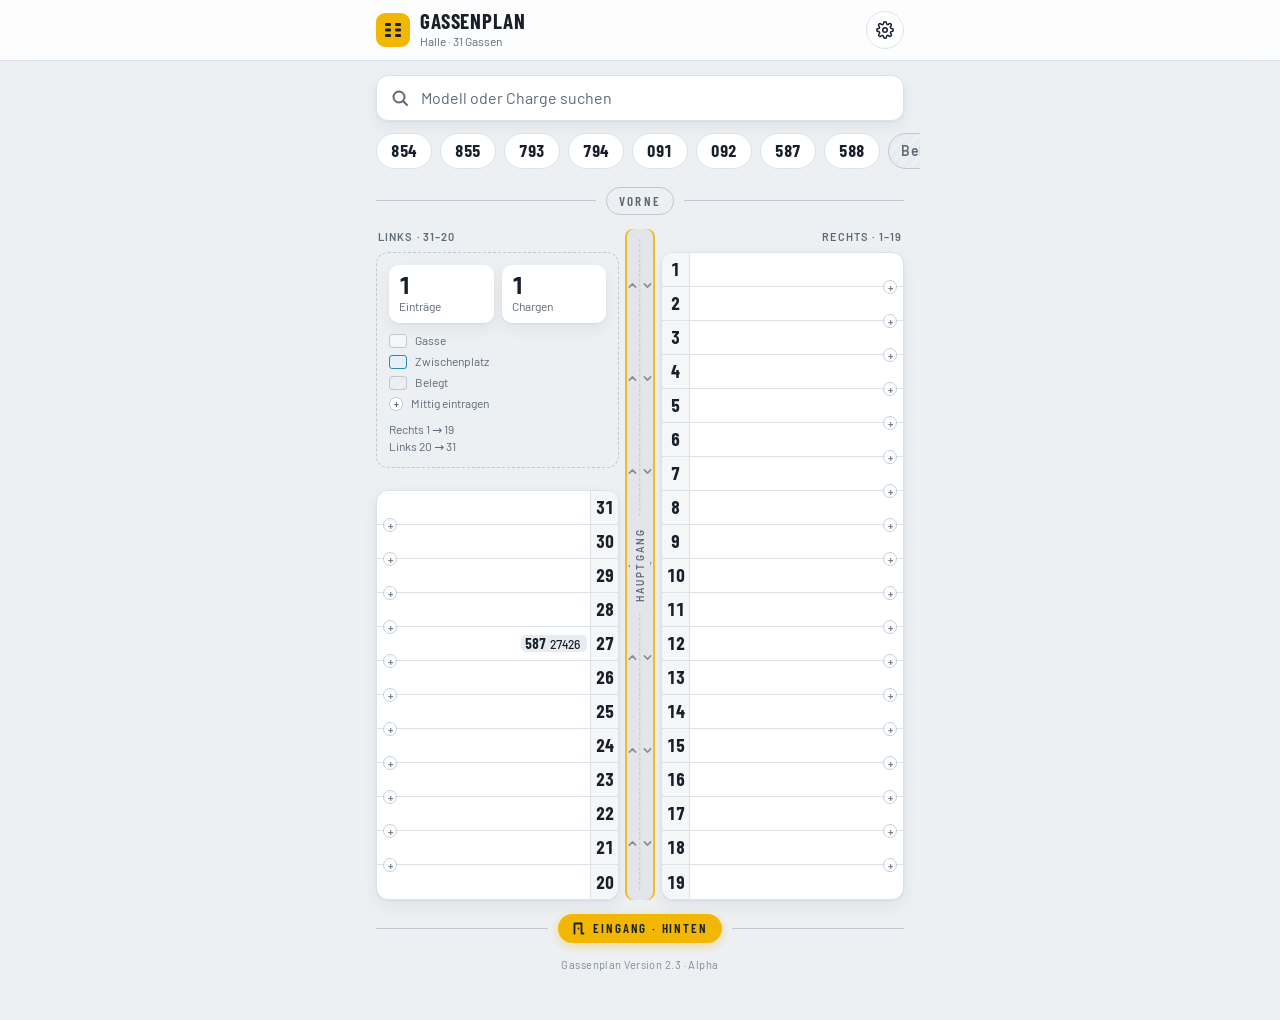
==== index.html @ e6398e88 "Version 2.3 Alpha: Auswahl „Belegt“ Gassen und Zwischenplätze lassen sich als belegt markieren, ohne" ====
<!doctype html>
<html lang="de"><head>
<meta charset="utf-8">
<meta name="viewport" content="width=device-width,initial-scale=1,viewport-fit=cover">
<meta name="theme-color" content="#f2b705">
<link rel="manifest" href="manifest.webmanifest">
<link rel="apple-touch-icon" href="icon-180.png">
<link rel="icon" type="image/png" href="icon-192.png">
<meta name="apple-mobile-web-app-capable" content="yes">
<meta name="mobile-web-app-capable" content="yes">
<meta name="apple-mobile-web-app-title" content="Gassenplan">
<meta name="apple-mobile-web-app-status-bar-style" content="default">
<style>:root{color-scheme:light;padding-top:env(safe-area-inset-top,0px);padding-bottom:env(safe-area-inset-bottom,0px)}body{margin:0;font:14px/1.4 system-ui,-apple-system,sans-serif}img{max-width:100%}[hidden]{display:none!important}</style>
<title>Gassenplan</title>
<style>
@font-face{font-family:'Barlow';font-style:normal;font-weight:400;font-display:swap;src:url([data-uri]) format('woff2');}
@font-face{font-family:'Barlow';font-style:normal;font-weight:500;font-display:swap;src:url([data-uri]) format('woff2');}
@font-face{font-family:'Barlow';font-style:normal;font-weight:600;font-display:swap;src:url([data-uri]) format('woff2');}
@font-face{font-family:'Barlow Condensed';font-style:normal;font-weight:600;font-display:swap;src:url([data-uri]) format('woff2');}
@font-face{font-family:'Barlow Condensed';font-style:normal;font-weight:700;font-display:swap;src:url([data-uri]) format('woff2');}
</style>
<style>
/* Layout: Draufsicht auf die Halle. Vorne oben, hinten (Eingang) unten. Rechts 1–19 von vorne nach hinten,
   links 20–31 von hinten nach vorne, Hauptgang in der Mitte. Feste Kopfleiste mit Live-Status,
   Regale als Karten, Übersicht im freien Bereich vorne links, Details und Einstellungen als Bottom-Sheets. */
:root {
  --bg: #edf0f3;
  --floor: #edf0f3;
  --surface: #ffffff;
  --surface-2: #f4f6f8;
  --line: #dde2e8;
  --line-strong: #bfc7d0;
  --ink: #17202a;
  --muted: #5d6976;
  --mark: #f2b705;
  --mark-ink: #1b2129;
  --mark-soft: #fff4cc;
  --tag: #e8ecf1;
  --aisle: #e2e6eb;
  --seam-bg: #e4f1fa;
  --seam-line: #2f86b8;
  --seam-ink: #ffffff;
  --flash: rgba(47, 134, 184, .16);
  --ok: #2e9d57;
  --danger: #c0392b;
  --scrim: rgba(12, 18, 26, .32);
  --shadow-1: 0 1px 2px rgba(16, 24, 40, .05), 0 6px 16px rgba(16, 24, 40, .06);
  --shadow-2: 0 -12px 40px rgba(16, 24, 40, .18);
  --bar: rgba(255, 255, 255, .86);
  --f-sign: "Barlow Condensed", "Roboto Condensed", "Arial Narrow", system-ui, sans-serif;
  --f-body: "Barlow", system-ui, -apple-system, "Segoe UI", sans-serif;
  --ease: cubic-bezier(.2, .8, .2, 1);
}
@media (prefers-color-scheme: dark) {
  :root:not([data-theme="light"]) {
    --bg: #11151a; --floor: #11151a; --surface: #1b2128; --surface-2: #222a32; --line: #2c343e; --line-strong: #3d4753;
    --ink: #e8ebef; --muted: #9aa5b1; --mark: #f5c22e; --mark-ink: #14181d; --mark-soft: #3a3214;
    --tag: #2a333d; --aisle: #181e24; --seam-bg: #14303e; --seam-line: #4aa3d6; --seam-ink: #0d1820;
    --flash: rgba(74, 163, 214, .22); --ok: #45b86e; --danger: #ef6b5b; --scrim: rgba(0, 0, 0, .5);
    --shadow-1: 0 1px 2px rgba(0, 0, 0, .3), 0 6px 16px rgba(0, 0, 0, .25); --shadow-2: 0 -12px 40px rgba(0, 0, 0, .5);
    --bar: rgba(27, 33, 40, .86); color-scheme: dark;
  }
}
:root[data-theme="dark"] {
  --bg: #11151a; --floor: #11151a; --surface: #1b2128; --surface-2: #222a32; --line: #2c343e; --line-strong: #3d4753;
  --ink: #e8ebef; --muted: #9aa5b1; --mark: #f5c22e; --mark-ink: #14181d; --mark-soft: #3a3214;
  --tag: #2a333d; --aisle: #181e24; --seam-bg: #14303e; --seam-line: #4aa3d6; --seam-ink: #0d1820;
  --flash: rgba(74, 163, 214, .22); --ok: #45b86e; --danger: #ef6b5b; --scrim: rgba(0, 0, 0, .5);
  --shadow-1: 0 1px 2px rgba(0, 0, 0, .3), 0 6px 16px rgba(0, 0, 0, .25); --shadow-2: 0 -12px 40px rgba(0, 0, 0, .5);
  --bar: rgba(27, 33, 40, .86); color-scheme: dark;
}

* { box-sizing: border-box; }
body {
  background: var(--bg);
  color: var(--ink);
  font-family: var(--f-body);
  font-size: 15px;
  -webkit-tap-highlight-color: transparent;
  -webkit-font-smoothing: antialiased;
}
button, input { font: inherit; color: inherit; }
.label {
  font-size: 11px; font-weight: 600; letter-spacing: .1em;
  text-transform: uppercase; color: var(--muted);
}
.hint { margin: 0; color: var(--muted); font-size: 13px; line-height: 1.5; }

/* ---------- Kopfleiste ---------- */
.appbar {
  position: sticky; top: env(safe-area-inset-top, 0px); z-index: 8;
  background: var(--bar);
  -webkit-backdrop-filter: saturate(1.6) blur(14px); backdrop-filter: saturate(1.6) blur(14px);
  border-bottom: 1px solid var(--line);
}
.appbar-in {
  max-width: 560px; margin: 0 auto; padding: 10px 16px;
  display: flex; align-items: center; gap: 10px;
}
.brand { display: flex; align-items: center; gap: 10px; flex: 1; min-width: 0; }
.logo {
  flex: 0 0 auto; width: 34px; height: 34px; border-radius: 9px;
  background: var(--mark); display: grid; place-items: center;
}
.logo svg { display: block; }
.brand h1 {
  margin: 0; font-family: var(--f-sign); font-weight: 700; font-size: 21px;
  letter-spacing: .04em; text-transform: uppercase; line-height: 1;
}
.brand .sub { font-size: 12px; color: var(--muted); margin-top: 2px; }
.syncline {
  display: inline-flex; align-items: center; gap: 6px;
  height: 30px; padding: 0 10px; border-radius: 15px;
  border: 1px solid var(--line); background: var(--surface);
  font-size: 12px; font-weight: 600; color: var(--muted); white-space: nowrap; cursor: pointer;
  max-width: 52vw; overflow: hidden; text-overflow: ellipsis;
}
.syncline::before {
  content: ""; flex: 0 0 auto; width: 8px; height: 8px; border-radius: 50%; background: var(--ok);
  box-shadow: 0 0 0 3px color-mix(in srgb, var(--ok) 22%, transparent);
}
.syncline.bad::before { background: var(--danger); box-shadow: 0 0 0 3px color-mix(in srgb, var(--danger) 22%, transparent); }
.syncline.busy::before { animation: pulse 1s ease-in-out infinite; }
.icon-btn {
  flex: 0 0 auto; width: 38px; height: 38px; border-radius: 19px;
  border: 1px solid var(--line); background: var(--surface);
  display: grid; place-items: center; cursor: pointer;
  transition: background .15s, transform .15s var(--ease);
}
.icon-btn:active { transform: scale(.94); }

/* ---------- Seite ---------- */
.wrap {
  max-width: 560px; margin: 0 auto;
  padding-inline: 16px; padding-block: 14px 48px;
  display: flex; flex-direction: column; gap: 14px;
}
.notice {
  font-size: 13px; color: var(--muted); line-height: 1.45;
  background: var(--surface); border: 1px solid var(--line); border-radius: 12px; padding: 10px 12px;
  box-shadow: var(--shadow-1);
}

/* Suche und Modellfilter */
.finder { display: flex; flex-direction: column; gap: 10px; }
.search {
  display: flex; align-items: center; gap: 10px;
  height: 46px; padding-inline: 14px;
  border: 1px solid var(--line); border-radius: 12px; background: var(--surface);
  box-shadow: var(--shadow-1);
  transition: box-shadow .2s, border-color .2s;
}
.search:focus-within { border-color: var(--mark); box-shadow: 0 0 0 3px color-mix(in srgb, var(--mark) 30%, transparent); }
.search svg { flex: 0 0 auto; color: var(--muted); }
.search input {
  flex: 1; min-width: 0; height: 100%;
  border: 0; background: transparent; outline: none; font-size: 16px;
}
.search input::placeholder { color: var(--muted); }
.search .clear {
  border: 0; background: var(--tag); color: var(--muted); border-radius: 50%;
  width: 24px; height: 24px; cursor: pointer; font-size: 15px; line-height: 1;
}
.chips { display: flex; flex-wrap: wrap; gap: 8px; }
.chips.scroll {
  flex-wrap: nowrap; overflow-x: auto; scrollbar-width: none;
  margin-inline: -16px; padding: 2px 16px 4px; scroll-padding-inline: 16px;
}
.chips.scroll::-webkit-scrollbar { display: none; }
.chip {
  flex: 0 0 auto;
  height: 36px; min-width: 56px; padding-inline: 12px;
  border: 1px solid var(--line); border-radius: 18px; background: var(--surface);
  font-family: var(--f-sign); font-weight: 700; font-size: 17px; letter-spacing: .02em;
  font-variant-numeric: tabular-nums; cursor: pointer;
  transition: background .18s, border-color .18s, color .18s, transform .15s var(--ease);
}
.chip:active { transform: scale(.95); }
.chip[aria-pressed="true"] { background: var(--mark); color: var(--mark-ink); border-color: var(--mark); box-shadow: 0 2px 8px color-mix(in srgb, var(--mark) 45%, transparent); }
.chip.add { font-family: var(--f-body); font-weight: 600; font-size: 14px; color: var(--muted); border-style: dashed; background: transparent; }
.chip:focus-visible, .btn:focus-visible, .g:focus-visible, .icon-btn:focus-visible, .hit:focus-visible, .syncline:focus-visible {
  outline: 2px solid var(--mark); outline-offset: 2px;
}
.newmodel { display: flex; gap: 6px; flex: 0 0 auto; }
.newmodel input {
  width: 110px; height: 36px; padding-inline: 12px;
  border: 1px solid var(--mark); border-radius: 18px; background: var(--surface);
  font-family: var(--f-sign); font-weight: 700; font-size: 17px;
}
.results { display: flex; flex-direction: column; gap: 6px; animation: rise .25s var(--ease) both; }
.results .none { font-size: 14px; color: var(--muted); }
.hit {
  display: flex; align-items: center; gap: 12px; text-align: left;
  min-height: 44px; padding: 6px 12px;
  border: 1px solid var(--line); border-radius: 12px; background: var(--surface); cursor: pointer;
  box-shadow: var(--shadow-1);
}
.hit b {
  flex: 0 0 auto; min-width: 38px; text-align: center; border-radius: 6px; padding: 3px 6px;
  background: var(--mark); color: var(--mark-ink);
  font-family: var(--f-sign); font-size: 18px; font-variant-numeric: tabular-nums;
}
.hit b.half { background: var(--seam-line); color: var(--seam-ink); }
.hit span { min-width: 0; font-size: 14px; overflow-wrap: anywhere; }

/* Hallen-Enden */
.end {
  display: flex; align-items: center; justify-content: center; gap: 10px;
  font-family: var(--f-sign); font-weight: 600; font-size: 13px;
  letter-spacing: .16em; text-transform: uppercase; color: var(--muted);
}
.end::before, .end::after { content: ""; flex: 1; height: 1px; background: var(--line-strong); }
.end .pill {
  display: inline-flex; align-items: center; gap: 6px;
  padding: 4px 12px; border-radius: 999px; border: 1px solid var(--line-strong);
}
.end .door {
  display: inline-flex; align-items: center; gap: 7px;
  color: var(--mark-ink); background: var(--mark);
  padding: 5px 14px; border-radius: 999px; letter-spacing: .14em;
  box-shadow: 0 3px 10px color-mix(in srgb, var(--mark) 40%, transparent);
}

/* ---------- Hallenboden ---------- */
.floor {
  display: grid;
  grid-template-columns: 1fr 30px 1fr;
  grid-template-rows: auto 1fr;
  column-gap: 6px;
  row-gap: 8px;
}
.side-label { font-size: 11px; font-weight: 600; letter-spacing: .1em; text-transform: uppercase; color: var(--muted); padding-inline: 2px; }
.side-label.r { text-align: right; grid-column: 3; }
.side { display: flex; flex-direction: column; min-width: 0; }
.side.left { grid-column: 1; grid-row: 2; }
.side.right { grid-column: 3; grid-row: 2; }
.side.left .rack { margin-top: auto; }

/* Regal: Gassen liegen direkt aneinander */
.rack {
  display: flex; flex-direction: column; min-width: 0;
  background: var(--surface); border: 1px solid var(--line); border-radius: 12px;
  box-shadow: var(--shadow-1);
}

/* Übersicht im freien Bereich vorne links */
.legend {
  display: flex; flex-direction: column; gap: 10px;
  padding: 12px; margin-bottom: 10px;
  border: 1px dashed var(--line-strong); border-radius: 12px;
  color: var(--muted); font-size: 12px;
}
.legend .stats { display: grid; grid-template-columns: 1fr 1fr; gap: 8px; }
.legend .stats div {
  background: var(--surface); border-radius: 10px; padding: 8px 10px; box-shadow: var(--shadow-1);
  display: flex; flex-direction: column; gap: 1px;
}
.legend .stats b { font-family: var(--f-sign); font-size: 24px; line-height: 1; color: var(--ink); font-variant-numeric: tabular-nums; }
.legend ul { list-style: none; margin: 0; padding: 0; display: flex; flex-direction: column; gap: 6px; }
.legend li { display: flex; align-items: center; gap: 8px; line-height: 1.25; }
.legend .k { flex: 0 0 auto; width: 18px; height: 14px; border-radius: 3px; display: grid; place-items: center; font-style: normal; }
.legend .k-gasse { background: var(--surface-2); border: 1px solid var(--line-strong); }
.legend .k-half { background: var(--seam-bg); border: 1px solid var(--seam-line); }
.legend .k-plus { width: 14px; border-radius: 50%; border: 1px solid var(--line-strong); background: var(--surface); font-size: 10px; font-weight: 700; }
.legend p { margin: 0; line-height: 1.4; }

/* Gasse */
.g {
  flex: 0 0 auto;
  display: flex;
  align-items: stretch;
  padding: 0; margin: 0;
  border: 0;
  background: transparent;
  cursor: pointer;
  text-align: left;
  transition: opacity .25s, background-color .2s, box-shadow .2s;
}
.rack > .g { border-bottom: 1px solid var(--line); height: var(--row, 44px); position: relative; }
.rack > .g:last-child { border-bottom: 0; }
.rack > .g:first-child, .rack > .g:first-child .plate { border-top-left-radius: 11px; border-top-right-radius: 11px; }
.rack > .g:last-child, .rack > .g:last-child .plate { border-bottom-left-radius: 11px; border-bottom-right-radius: 11px; }
.side.right .rack > .g .plate { border-top-right-radius: 0 !important; border-bottom-right-radius: 0 !important; }
.side.left .rack > .g .plate { border-top-left-radius: 0 !important; border-bottom-left-radius: 0 !important; }
.rack > .g:active { background: var(--surface-2); }
.side.left .g { flex-direction: row-reverse; }
.g .plate {
  flex: 0 0 28px;
  display: grid; place-items: center;
  font-family: var(--f-sign); font-weight: 700; font-size: 18px;
  font-variant-numeric: tabular-nums; color: var(--ink);
  background: var(--surface-2);
  border-right: 1px solid var(--line);
  transition: background-color .2s, color .2s;
}
.side.left .g .plate { border-right: 0; border-left: 1px solid var(--line); }
.g .bays {
  flex: 1; min-width: 0;
  display: flex; flex-direction: column; justify-content: center;
  padding: var(--pt, 7px) 3px var(--pb, 7px);
}
.g .stack { display: flex; flex-direction: column; align-items: flex-start; gap: 2px; min-width: 0; max-width: 100%; }
.side.left .g .stack { align-items: flex-end; }
.g .t {
  display: block; max-width: 100%; white-space: normal;
  text-align: left; line-height: 16px;
  background: var(--tag); padding: 0 4px; border-radius: 5px;
}
.g .t b { font-family: var(--f-sign); font-weight: 700; font-size: 14px; font-variant-numeric: tabular-nums; margin-right: 4px; white-space: nowrap; display: inline-block; letter-spacing: .01em; }
.g .t .ch { display: inline-block; font-size: 12px; font-weight: 500; white-space: nowrap; margin-right: 3px; font-variant-numeric: tabular-nums; }
.g .t .ch:not(:last-child)::after { content: ","; }
.g .t .ch.none { color: var(--muted); font-style: italic; }
/* „Belegt“: Platz ist besetzt, ohne Modell und Charge */
.g .t.belegt, .g.half:not(.free) .t.belegt, .chip.belegt, .k-belegt {
  background: repeating-linear-gradient(135deg, var(--tag) 0 4px, transparent 4px 8px);
  border: 1px solid var(--line-strong);
}
.g .t.belegt, .g.half:not(.free) .t.belegt {
  font-family: var(--f-sign); font-weight: 700; font-size: 13px; letter-spacing: .08em; text-transform: uppercase;
  color: var(--muted); padding: 0 6px; border-radius: 5px;
}
.chip.belegt { font-family: var(--f-body); font-size: 14px; font-weight: 700; letter-spacing: .04em; color: var(--muted); }
.chip.belegt[aria-pressed="true"] { background: var(--mark); color: var(--mark-ink); border-color: var(--mark); }
.model.belegt .nr { color: var(--muted); letter-spacing: .04em; }

/* Zwischenplatz: sitzt genau auf der Grenze zweier Gassen */
.seam { position: relative; flex: 0 0 0; height: 0; z-index: 3; }
.g.half {
  position: absolute; top: 0; transform: translateY(-50%);
  min-height: 0; margin: 0;
}
.g.half .plate {
  flex: 0 0 auto; border: 0 !important; padding: 0 5px; background: transparent;
  font-family: var(--f-body); font-size: 11px; font-weight: 600; letter-spacing: .02em; color: var(--muted);
}
/* freier Zwischenplatz: dezenter Punkt am Rand */
.g.half.free {
  width: 14px; height: 14px; border-radius: 50%;
  display: grid; place-items: center;
  border: 1px solid var(--line-strong); background: var(--surface);
  opacity: .85;
}
.side.right .g.half.free { right: 6px; }
.side.left .g.half.free { left: 6px; }
.g.half.free::before { content: ""; position: absolute; inset: -8px -12px; }
.g.half.free::after { content: "+"; font-size: 11px; line-height: 1; font-weight: 700; color: var(--muted); }
.g.half.free > * { display: none; }
.g.half.free:active { transform: translateY(-50%) scale(.85); }
/* belegter Zwischenplatz: blaue Leiste im Bereich der Modelle, Schild am äußeren Ende */
.g.half:not(.free) {
  height: auto; min-height: 16px; border-radius: 5px;
  border: 1px solid var(--seam-line); background: var(--seam-bg);
  box-shadow: 0 2px 6px color-mix(in srgb, var(--seam-line) 22%, transparent);
}
.side.right .g.half:not(.free) { left: 31px; right: 3px; flex-direction: row-reverse; }
.side.left .g.half:not(.free) { left: 3px; right: 31px; flex-direction: row; }
.g.half:not(.free) .plate {
  align-self: center; height: 14px; line-height: 14px; margin: 0 2px; padding: 0 4px; border-radius: 3px;
  background: var(--seam-line); color: var(--seam-ink); font-size: 11px; font-weight: 700;
}
.g.half:not(.free) .bays { justify-content: center; padding: 0 3px; }
.g.half:not(.free) .t { background: transparent; padding: 0; line-height: 14px; }

/* Auswahl, Suche */
.rack > .g[aria-pressed="true"] { z-index: 2; box-shadow: inset 0 0 0 2px var(--mark); background: var(--mark-soft); }
.g[aria-pressed="true"] .plate { background: var(--mark); color: var(--mark-ink); }
.g.half[aria-pressed="true"] { border-color: var(--mark); box-shadow: 0 0 0 2px var(--mark); }
.floor.filtering .rack > .g:not(.match), .floor.filtering .g.half:not(.match) { opacity: .3; }
.rack > .g.match .plate { background: var(--mark-soft); }
.g.half.match { border-color: var(--mark); }
.g .t.hl { box-shadow: inset 0 0 0 1.5px var(--mark); }
.g .t .ch.hl { background: var(--mark); color: var(--mark-ink); border-radius: 3px; padding-inline: 2px; }

/* Hauptgang */
.corridor {
  grid-column: 2; grid-row: 1 / span 2;
  position: relative;
  display: grid;
  grid-template-columns: 1fr 1fr;
  background: var(--aisle);
  border-radius: 8px;
  box-shadow: inset 2px 0 0 color-mix(in srgb, var(--mark) 85%, transparent), inset -2px 0 0 color-mix(in srgb, var(--mark) 85%, transparent);
  padding-block: 10px;
}
.corridor::before {
  content: ""; position: absolute; left: 50%; top: 10px; bottom: 10px;
  border-left: 1.5px dashed var(--line-strong); transform: translateX(-.75px);
}
.lane { display: flex; flex-direction: column; justify-content: space-around; align-items: center; }
.lane svg { width: 11px; height: 11px; color: var(--muted); opacity: .7; }
.corridor .name {
  position: absolute; left: 50%; top: 50%;
  transform: translate(-50%, -50%) rotate(-90deg);
  white-space: nowrap;
  font-size: 10px; font-weight: 600; letter-spacing: .22em; text-transform: uppercase;
  color: var(--muted); background: var(--aisle); padding: 3px 10px;
}

/* ---------- Bottom-Sheets ---------- */
.scrim {
  position: fixed; inset: 0; z-index: 9; background: var(--scrim);
  opacity: 0; transition: opacity .28s ease;
}
.scrim.show { opacity: 1; }
.sheet {
  position: fixed; left: 0; right: 0; bottom: 0;
  z-index: 10;
  max-height: 82vh; max-height: 82dvh;
  display: flex; flex-direction: column;
  background: var(--surface);
  border-radius: 20px 20px 0 0;
  box-shadow: var(--shadow-2);
  transform: translateY(105%);
  transition: transform .34s var(--ease);
}
.sheet.show { transform: none; }
.handle { width: 38px; height: 5px; border-radius: 3px; background: var(--line-strong); margin: 8px auto 0; flex: 0 0 auto; }
.sheet-in {
  width: 100%; max-width: 560px; margin: 0 auto; min-height: 0;
  display: flex; flex-direction: column;
}
.sheet-head { display: flex; align-items: center; gap: 14px; padding: 10px 16px 12px; }
.sheet-num {
  flex: 0 0 auto; min-width: 58px; height: 58px; padding-inline: 10px;
  display: grid; place-items: center; border-radius: 14px;
  background: var(--mark); color: var(--mark-ink);
  font-family: var(--f-sign); font-weight: 700; font-size: 34px;
  font-variant-numeric: tabular-nums;
  box-shadow: 0 4px 14px color-mix(in srgb, var(--mark) 40%, transparent);
}
.sheet-num.half { background: var(--seam-line); color: var(--seam-ink); font-size: 26px; box-shadow: 0 4px 14px color-mix(in srgb, var(--seam-line) 35%, transparent); }
.sheet-title { flex: 1; min-width: 0; }
.sheet-title h2 {
  margin: 3px 0 0; font-family: var(--f-sign); font-weight: 700;
  font-size: 23px; line-height: 1.1; text-wrap: balance; letter-spacing: .01em;
}
.sheet-body {
  flex: 1; min-height: 0; overflow-y: auto; overscroll-behavior: contain;
  padding: 2px 16px 14px; display: flex; flex-direction: column; gap: 12px;
}
.sheet-foot {
  padding: 10px 16px calc(14px + env(safe-area-inset-bottom, 0px));
  border-top: 1px solid var(--line);
  display: grid; grid-template-columns: 1fr 1fr; gap: 8px;
}
.empty {
  border: 1px dashed var(--line-strong); border-radius: 12px;
  padding: 14px; color: var(--muted); font-size: 14px; line-height: 1.45; text-align: center;
}
.model {
  background: var(--surface-2); border-radius: 14px; padding: 12px;
  display: flex; flex-direction: column; gap: 10px;
  animation: rise .3s var(--ease) both;
}
.model-head { display: flex; align-items: center; justify-content: space-between; gap: 8px; }
.model-head .nr { font-family: var(--f-sign); font-weight: 700; font-size: 26px; line-height: 1; font-variant-numeric: tabular-nums; }
.model-head .nr small { font-family: var(--f-body); font-weight: 600; font-size: 11px; letter-spacing: .1em; text-transform: uppercase; color: var(--muted); margin-right: 6px; }
.linkbtn {
  border: 0; background: transparent; color: var(--muted); cursor: pointer;
  font-size: 13px; font-weight: 600; padding: 6px 4px;
  transition: color .15s;
}
.linkbtn.armed { color: var(--danger); }
.chargen { display: flex; flex-wrap: wrap; gap: 6px; }
.charge {
  display: inline-flex; align-items: center; gap: 6px;
  min-height: 34px; padding: 4px 12px; border-radius: 9px;
  border: 1px solid var(--line); background: var(--surface);
  font-size: 15px; font-weight: 600; cursor: pointer; overflow-wrap: anywhere; text-align: left;
  font-variant-numeric: tabular-nums;
  transition: border-color .15s, color .15s, background .15s;
}
.charge.armed { border-color: var(--danger); color: var(--danger); background: color-mix(in srgb, var(--danger) 8%, var(--surface)); }
.chargen .none { font-size: 13px; color: var(--muted); }
.addrow { display: flex; gap: 6px; }
.addrow input {
  flex: 1; min-width: 0; height: 42px; padding-inline: 12px;
  border: 1px solid var(--line); border-radius: 10px; background: var(--surface); font-size: 16px;
  transition: border-color .15s, box-shadow .15s;
}
.addrow input:focus { outline: none; border-color: var(--mark); box-shadow: 0 0 0 3px color-mix(in srgb, var(--mark) 30%, transparent); }
.btn {
  height: 42px; padding-inline: 16px; border-radius: 10px;
  border: 1px solid var(--line); background: var(--surface-2);
  font-weight: 600; font-size: 15px; cursor: pointer;
  display: inline-flex; align-items: center; justify-content: center; gap: 6px;
  transition: transform .15s var(--ease), background .15s, box-shadow .15s;
}
.btn:active { transform: scale(.97); }
.btn.primary { background: var(--mark); color: var(--mark-ink); border-color: var(--mark); box-shadow: 0 2px 8px color-mix(in srgb, var(--mark) 35%, transparent); }
.btn:disabled { opacity: .4; cursor: default; transform: none; }
.btn b { font-family: var(--f-sign); font-size: 19px; font-variant-numeric: tabular-nums; }
.place { display: flex; flex-direction: column; gap: 8px; }
.place .chip { font-size: 16px; }
.help { display: flex; flex-direction: column; gap: 8px; }
.help ul { margin: 0; padding-left: 18px; color: var(--muted); font-size: 14px; line-height: 1.5; }

.toast {
  position: fixed; left: 50%; top: calc(66px + env(safe-area-inset-top, 0px)); z-index: 20;
  transform: translateX(-50%); max-width: calc(100% - 32px);
  background: var(--ink); color: var(--bg); padding: 9px 16px; border-radius: 12px; font-size: 14px; font-weight: 500;
  box-shadow: 0 8px 24px rgba(0, 0, 0, .25);
  animation: drop .3s var(--ease) both;
}

/* ---------- Startbild mit Version ---------- */
.splash {
  position: fixed; inset: 0; z-index: 50;
  display: grid; place-items: center; align-content: center; gap: 14px;
  background: var(--bg);
  animation: splash-out .5s ease 1.3s forwards;
  pointer-events: none;
}
.splash .logo { width: 64px; height: 64px; border-radius: 18px; box-shadow: 0 8px 24px color-mix(in srgb, var(--mark) 45%, transparent); animation: rise .6s var(--ease) both; }
.splash .logo svg { width: 36px; height: 36px; }
.splash .name { font-family: var(--f-sign); font-weight: 700; font-size: 30px; letter-spacing: .08em; text-transform: uppercase; animation: rise .6s var(--ease) .1s both; }
.splash .ver { font-size: 12px; font-weight: 600; letter-spacing: .08em; color: var(--muted); animation: fade .6s ease .3s both; }
.splash .ver b { color: var(--seam-line); }
.splash .dev { margin-top: 18px; font-size: 12px; color: var(--muted); letter-spacing: .04em; animation: fade .6s ease .45s both; }
@keyframes splash-out { to { opacity: 0; visibility: hidden; } }
.version { text-align: center; font-size: 11px; color: var(--muted); opacity: .75; letter-spacing: .04em; }

/* ---------- Bewegung ---------- */
@keyframes rise { from { opacity: 0; transform: translateY(8px); } }
@keyframes fade { from { opacity: 0; } }
@keyframes drop { from { opacity: 0; transform: translate(-50%, -10px); } }
@keyframes pop { 0% { transform: scale(.7); opacity: 0; } 60% { transform: scale(1.06); opacity: 1; } 100% { transform: none; } }
@keyframes flash { from { background-color: var(--flash); } }
@keyframes glow { from { box-shadow: 0 0 0 6px color-mix(in srgb, var(--seam-line) 40%, transparent); } }
@keyframes pulse { 50% { transform: scale(.6); opacity: .5; } }
body.intro .rack > .g { animation: rise .45s var(--ease) both; animation-delay: calc(var(--i, 0) * 18ms); }
body.intro .seam > .g, body.intro .legend { animation: fade .5s ease both; animation-delay: .25s; }
.g .t.pop { animation: pop .45s var(--ease) both; }
.rack > .g.flash { animation: flash 1.4s ease-out; }
.g.half.flash { animation: glow 1.4s ease-out; }

.offline, .sync { display: flex; flex-direction: column; gap: 8px; background: var(--surface-2); border-radius: 14px; padding: 12px; }
.offline p, .sync p { margin: 0; }
.offline #stand, .sync #sync-status { font-size: 14px; line-height: 1.45; }
.sync .row { display: flex; flex-wrap: wrap; align-items: center; gap: 8px; }
.notice .row { display: flex; flex-wrap: wrap; gap: 6px; margin-top: 8px; }

@media (prefers-reduced-motion: reduce) {
  *, *::before, *::after { animation: none !important; transition: none !important; }
  .splash { display: none; }
}
</style>

</head><body><div class="splash" id="splash" aria-hidden="true">
  <span class="logo">
    <svg width="20" height="20" viewBox="0 0 20 20"><g fill="#1b2129"><rect x="2" y="3" width="6" height="3" rx="1"></rect><rect x="2" y="8.5" width="6" height="3" rx="1"></rect><rect x="2" y="14" width="6" height="3" rx="1"></rect><rect x="12" y="3" width="6" height="3" rx="1"></rect><rect x="12" y="8.5" width="6" height="3" rx="1"></rect><rect x="12" y="14" width="6" height="3" rx="1"></rect></g></svg>
  </span>
  <div class="name">Gassenplan</div>
  <div class="ver"><span class="app-version">Version 2.3</span> · <b>Alpha</b></div>
  <div class="dev">Entwickelt von Kadir Atak</div>
</div>

<header class="appbar">
  <div class="appbar-in">
    <div class="brand">
      <span class="logo" aria-hidden="true">
        <svg width="20" height="20" viewBox="0 0 20 20"><g fill="#1b2129"><rect x="2" y="3" width="6" height="3" rx="1"></rect><rect x="2" y="8.5" width="6" height="3" rx="1"></rect><rect x="2" y="14" width="6" height="3" rx="1"></rect><rect x="12" y="3" width="6" height="3" rx="1"></rect><rect x="12" y="8.5" width="6" height="3" rx="1"></rect><rect x="12" y="14" width="6" height="3" rx="1"></rect></g></svg>
      </span>
      <div>
        <h1>Gassenplan</h1>
        <div class="sub">Halle · 31 Gassen</div>
      </div>
    </div>
    <button class="syncline" id="syncline" type="button" hidden=""></button>
    <button class="icon-btn" id="open-settings" type="button" aria-label="Einstellungen und Hilfe">
      <svg width="18" height="18" viewBox="0 0 24 24" fill="none" stroke="currentColor" stroke-width="2" stroke-linecap="round" stroke-linejoin="round"><circle cx="12" cy="12" r="3"></circle><path d="M19.4 15a1.7 1.7 0 0 0 .3 1.8l.1.1a2 2 0 1 1-2.8 2.8l-.1-.1a1.7 1.7 0 0 0-1.8-.3 1.7 1.7 0 0 0-1 1.5V21a2 2 0 1 1-4 0v-.1a1.7 1.7 0 0 0-1.1-1.5 1.7 1.7 0 0 0-1.8.3l-.1.1a2 2 0 1 1-2.8-2.8l.1-.1a1.7 1.7 0 0 0 .3-1.8 1.7 1.7 0 0 0-1.5-1H3a2 2 0 1 1 0-4h.1a1.7 1.7 0 0 0 1.5-1.1 1.7 1.7 0 0 0-.3-1.8l-.1-.1a2 2 0 1 1 2.8-2.8l.1.1a1.7 1.7 0 0 0 1.8.3H9a1.7 1.7 0 0 0 1-1.5V3a2 2 0 1 1 4 0v.1a1.7 1.7 0 0 0 1 1.5 1.7 1.7 0 0 0 1.8-.3l.1-.1a2 2 0 1 1 2.8 2.8l-.1.1a1.7 1.7 0 0 0-.3 1.8V9a1.7 1.7 0 0 0 1.5 1H21a2 2 0 1 1 0 4h-.1a1.7 1.7 0 0 0-1.5 1z"></path></svg>
    </button>
  </div>
</header>

<script type="application/json" id="seed">{"stamp":1791780392802,"models":{"587":{"nr":"587","pos":7},"588":{"nr":"588","pos":8},"793":{"nr":"793","pos":3},"794":{"nr":"794","pos":4},"854":{"nr":"854","pos":1},"855":{"nr":"855","pos":2},"091":{"nr":"091","pos":5},"092":{"nr":"092","pos":6}},"belegung":{"g27_587":{"gasse":27,"modell":"587","chargen":["27426"],"ts":1791780392802}}}</script>


<div class="wrap">
  <div class="notice" id="notice" hidden=""></div>

  <section class="finder">
    <label class="search" for="q">
      <svg width="18" height="18" viewBox="0 0 18 18" fill="none" stroke="currentColor" stroke-width="2" stroke-linecap="round"><circle cx="8" cy="8" r="5.5"></circle><path d="M12.5 12.5L16 16"></path></svg>
      <input id="q" type="search" placeholder="Modell oder Charge suchen" autocomplete="off" enterkeyhint="search">
      <button class="clear" id="q-clear" type="button" aria-label="Suche leeren" hidden="">×</button>
    </label>
    <!--chips--><div class="chips scroll" id="model-chips"><span class="chip">854</span><span class="chip">855</span><span class="chip">793</span><span class="chip">794</span><span class="chip">091</span><span class="chip">092</span><span class="chip">587</span><span class="chip">588</span></div><!--/chips-->
    <div class="results" id="results" hidden=""></div>
  </section>

  <div class="end end-front"><span class="pill">Vorne</span></div>

  <!--plan--><div class="floor" id="floor" style="--row: 34px;">
    <div class="side-label">Links · 31–20</div>
    <div class="corridor" aria-hidden="true">
      <div class="lane" id="lane-l"><svg viewBox="0 0 14 14" fill="none" stroke="currentColor" stroke-width="2" stroke-linecap="round" stroke-linejoin="round"><path d="M3 9l4-4 4 4"></path></svg><svg viewBox="0 0 14 14" fill="none" stroke="currentColor" stroke-width="2" stroke-linecap="round" stroke-linejoin="round"><path d="M3 9l4-4 4 4"></path></svg><svg viewBox="0 0 14 14" fill="none" stroke="currentColor" stroke-width="2" stroke-linecap="round" stroke-linejoin="round"><path d="M3 9l4-4 4 4"></path></svg><svg viewBox="0 0 14 14" fill="none" stroke="currentColor" stroke-width="2" stroke-linecap="round" stroke-linejoin="round"><path d="M3 9l4-4 4 4"></path></svg><svg viewBox="0 0 14 14" fill="none" stroke="currentColor" stroke-width="2" stroke-linecap="round" stroke-linejoin="round"><path d="M3 9l4-4 4 4"></path></svg><svg viewBox="0 0 14 14" fill="none" stroke="currentColor" stroke-width="2" stroke-linecap="round" stroke-linejoin="round"><path d="M3 9l4-4 4 4"></path></svg><svg viewBox="0 0 14 14" fill="none" stroke="currentColor" stroke-width="2" stroke-linecap="round" stroke-linejoin="round"><path d="M3 9l4-4 4 4"></path></svg></div>
      <div class="lane" id="lane-r"><svg viewBox="0 0 14 14" fill="none" stroke="currentColor" stroke-width="2" stroke-linecap="round" stroke-linejoin="round"><path d="M3 5l4 4 4-4"></path></svg><svg viewBox="0 0 14 14" fill="none" stroke="currentColor" stroke-width="2" stroke-linecap="round" stroke-linejoin="round"><path d="M3 5l4 4 4-4"></path></svg><svg viewBox="0 0 14 14" fill="none" stroke="currentColor" stroke-width="2" stroke-linecap="round" stroke-linejoin="round"><path d="M3 5l4 4 4-4"></path></svg><svg viewBox="0 0 14 14" fill="none" stroke="currentColor" stroke-width="2" stroke-linecap="round" stroke-linejoin="round"><path d="M3 5l4 4 4-4"></path></svg><svg viewBox="0 0 14 14" fill="none" stroke="currentColor" stroke-width="2" stroke-linecap="round" stroke-linejoin="round"><path d="M3 5l4 4 4-4"></path></svg><svg viewBox="0 0 14 14" fill="none" stroke="currentColor" stroke-width="2" stroke-linecap="round" stroke-linejoin="round"><path d="M3 5l4 4 4-4"></path></svg><svg viewBox="0 0 14 14" fill="none" stroke="currentColor" stroke-width="2" stroke-linecap="round" stroke-linejoin="round"><path d="M3 5l4 4 4-4"></path></svg></div>
      <span class="name">Hauptgang</span>
    </div>
    <div class="side-label r">Rechts · 1–19</div>
    <div class="side left">
      <div class="legend" id="legend">
        <div class="stats">
          <div><b id="st-entries">1</b>Einträge</div>
          <div><b id="st-chargen">1</b>Chargen</div>
        </div>
        <ul>
          <li><i class="k k-gasse"></i>Gasse</li>
          <li><i class="k k-half"></i>Zwischenplatz</li>
          <li><i class="k k-belegt"></i>Belegt</li>
          <li><i class="k k-plus">+</i>Mittig eintragen</li>
        </ul>
        <p>Rechts 1 → 19<br>Links 20 → 31</p>
      </div>
      <div class="rack" id="left" role="group" aria-label="Linke Seite"><button type="button" class="g" aria-pressed="false" aria-label="Gasse 31, leer" style="--i: 1; --pt: 5px; --pb: 5px;"><span class="plate">31</span><span class="bays"><span class="stack"></span></span></button><div class="seam"><button type="button" class="g half free" aria-pressed="false" aria-label="Zwischen Gasse 30 und 31, leer"><span class="plate">30/31</span><span class="bays"><span class="stack"></span></span></button></div><button type="button" class="g" aria-pressed="false" aria-label="Gasse 30, leer" style="--i: 2; --pt: 5px; --pb: 5px;"><span class="plate">30</span><span class="bays"><span class="stack"></span></span></button><div class="seam"><button type="button" class="g half free" aria-pressed="false" aria-label="Zwischen Gasse 29 und 30, leer"><span class="plate">29/30</span><span class="bays"><span class="stack"></span></span></button></div><button type="button" class="g" aria-pressed="false" aria-label="Gasse 29, leer" style="--i: 3; --pt: 5px; --pb: 5px;"><span class="plate">29</span><span class="bays"><span class="stack"></span></span></button><div class="seam"><button type="button" class="g half free" aria-pressed="false" aria-label="Zwischen Gasse 28 und 29, leer"><span class="plate">28/29</span><span class="bays"><span class="stack"></span></span></button></div><button type="button" class="g" aria-pressed="false" aria-label="Gasse 28, leer" style="--i: 4; --pt: 5px; --pb: 5px;"><span class="plate">28</span><span class="bays"><span class="stack"></span></span></button><div class="seam"><button type="button" class="g half free" aria-pressed="false" aria-label="Zwischen Gasse 27 und 28, leer"><span class="plate">27/28</span><span class="bays"><span class="stack"></span></span></button></div><button type="button" class="g flash" aria-pressed="false" aria-label="Gasse 27, Modell 587 Charge 27426" style="--i: 5; --pt: 5px; --pb: 5px;"><span class="plate">27</span><span class="bays"><span class="stack"><span class="t pop"><b>587</b><span class="ch">27426</span></span></span></span></button><div class="seam"><button type="button" class="g half free" aria-pressed="false" aria-label="Zwischen Gasse 26 und 27, leer"><span class="plate">26/27</span><span class="bays"><span class="stack"></span></span></button></div><button type="button" class="g" aria-pressed="false" aria-label="Gasse 26, leer" style="--i: 6; --pt: 5px; --pb: 5px;"><span class="plate">26</span><span class="bays"><span class="stack"></span></span></button><div class="seam"><button type="button" class="g half free" aria-pressed="false" aria-label="Zwischen Gasse 25 und 26, leer"><span class="plate">25/26</span><span class="bays"><span class="stack"></span></span></button></div><button type="button" class="g" aria-pressed="false" aria-label="Gasse 25, leer" style="--i: 7; --pt: 5px; --pb: 5px;"><span class="plate">25</span><span class="bays"><span class="stack"></span></span></button><div class="seam"><button type="button" class="g half free" aria-pressed="false" aria-label="Zwischen Gasse 24 und 25, leer"><span class="plate">24/25</span><span class="bays"><span class="stack"></span></span></button></div><button type="button" class="g" aria-pressed="false" aria-label="Gasse 24, leer" style="--i: 8; --pt: 5px; --pb: 5px;"><span class="plate">24</span><span class="bays"><span class="stack"></span></span></button><div class="seam"><button type="button" class="g half free" aria-pressed="false" aria-label="Zwischen Gasse 23 und 24, leer"><span class="plate">23/24</span><span class="bays"><span class="stack"></span></span></button></div><button type="button" class="g" aria-pressed="false" aria-label="Gasse 23, leer" style="--i: 9; --pt: 5px; --pb: 5px;"><span class="plate">23</span><span class="bays"><span class="stack"></span></span></button><div class="seam"><button type="button" class="g half free" aria-pressed="false" aria-label="Zwischen Gasse 22 und 23, leer"><span class="plate">22/23</span><span class="bays"><span class="stack"></span></span></button></div><button type="button" class="g" aria-pressed="false" aria-label="Gasse 22, leer" style="--i: 10; --pt: 5px; --pb: 5px;"><span class="plate">22</span><span class="bays"><span class="stack"></span></span></button><div class="seam"><button type="button" class="g half free" aria-pressed="false" aria-label="Zwischen Gasse 21 und 22, leer"><span class="plate">21/22</span><span class="bays"><span class="stack"></span></span></button></div><button type="button" class="g" aria-pressed="false" aria-label="Gasse 21, leer" style="--i: 11; --pt: 5px; --pb: 5px;"><span class="plate">21</span><span class="bays"><span class="stack"></span></span></button><div class="seam"><button type="button" class="g half free" aria-pressed="false" aria-label="Zwischen Gasse 20 und 21, leer"><span class="plate">20/21</span><span class="bays"><span class="stack"></span></span></button></div><button type="button" class="g" aria-pressed="false" aria-label="Gasse 20, leer" style="--i: 12; --pt: 5px; --pb: 5px;"><span class="plate">20</span><span class="bays"><span class="stack"></span></span></button></div>
    </div>
    <div class="side right">
      <div class="rack" id="right" role="group" aria-label="Rechte Seite"><button type="button" class="g" aria-pressed="false" aria-label="Gasse 1, leer" style="--i: 1; --pt: 5px; --pb: 5px;"><span class="plate">1</span><span class="bays"><span class="stack"></span></span></button><div class="seam"><button type="button" class="g half free" aria-pressed="false" aria-label="Zwischen Gasse 1 und 2, leer"><span class="plate">1/2</span><span class="bays"><span class="stack"></span></span></button></div><button type="button" class="g" aria-pressed="false" aria-label="Gasse 2, leer" style="--i: 2; --pt: 5px; --pb: 5px;"><span class="plate">2</span><span class="bays"><span class="stack"></span></span></button><div class="seam"><button type="button" class="g half free" aria-pressed="false" aria-label="Zwischen Gasse 2 und 3, leer"><span class="plate">2/3</span><span class="bays"><span class="stack"></span></span></button></div><button type="button" class="g" aria-pressed="false" aria-label="Gasse 3, leer" style="--i: 3; --pt: 5px; --pb: 5px;"><span class="plate">3</span><span class="bays"><span class="stack"></span></span></button><div class="seam"><button type="button" class="g half free" aria-pressed="false" aria-label="Zwischen Gasse 3 und 4, leer"><span class="plate">3/4</span><span class="bays"><span class="stack"></span></span></button></div><button type="button" class="g" aria-pressed="false" aria-label="Gasse 4, leer" style="--i: 4; --pt: 5px; --pb: 5px;"><span class="plate">4</span><span class="bays"><span class="stack"></span></span></button><div class="seam"><button type="button" class="g half free" aria-pressed="false" aria-label="Zwischen Gasse 4 und 5, leer"><span class="plate">4/5</span><span class="bays"><span class="stack"></span></span></button></div><button type="button" class="g" aria-pressed="false" aria-label="Gasse 5, leer" style="--i: 5; --pt: 5px; --pb: 5px;"><span class="plate">5</span><span class="bays"><span class="stack"></span></span></button><div class="seam"><button type="button" class="g half free" aria-pressed="false" aria-label="Zwischen Gasse 5 und 6, leer"><span class="plate">5/6</span><span class="bays"><span class="stack"></span></span></button></div><button type="button" class="g" aria-pressed="false" aria-label="Gasse 6, leer" style="--i: 6; --pt: 5px; --pb: 5px;"><span class="plate">6</span><span class="bays"><span class="stack"></span></span></button><div class="seam"><button type="button" class="g half free" aria-pressed="false" aria-label="Zwischen Gasse 6 und 7, leer"><span class="plate">6/7</span><span class="bays"><span class="stack"></span></span></button></div><button type="button" class="g" aria-pressed="false" aria-label="Gasse 7, leer" style="--i: 7; --pt: 5px; --pb: 5px;"><span class="plate">7</span><span class="bays"><span class="stack"></span></span></button><div class="seam"><button type="button" class="g half free" aria-pressed="false" aria-label="Zwischen Gasse 7 und 8, leer"><span class="plate">7/8</span><span class="bays"><span class="stack"></span></span></button></div><button type="button" class="g" aria-pressed="false" aria-label="Gasse 8, leer" style="--i: 8; --pt: 5px; --pb: 5px;"><span class="plate">8</span><span class="bays"><span class="stack"></span></span></button><div class="seam"><button type="button" class="g half free" aria-pressed="false" aria-label="Zwischen Gasse 8 und 9, leer"><span class="plate">8/9</span><span class="bays"><span class="stack"></span></span></button></div><button type="button" class="g" aria-pressed="false" aria-label="Gasse 9, leer" style="--i: 9; --pt: 5px; --pb: 5px;"><span class="plate">9</span><span class="bays"><span class="stack"></span></span></button><div class="seam"><button type="button" class="g half free" aria-pressed="false" aria-label="Zwischen Gasse 9 und 10, leer"><span class="plate">9/10</span><span class="bays"><span class="stack"></span></span></button></div><button type="button" class="g" aria-pressed="false" aria-label="Gasse 10, leer" style="--i: 10; --pt: 5px; --pb: 5px;"><span class="plate">10</span><span class="bays"><span class="stack"></span></span></button><div class="seam"><button type="button" class="g half free" aria-pressed="false" aria-label="Zwischen Gasse 10 und 11, leer"><span class="plate">10/11</span><span class="bays"><span class="stack"></span></span></button></div><button type="button" class="g" aria-pressed="false" aria-label="Gasse 11, leer" style="--i: 11; --pt: 5px; --pb: 5px;"><span class="plate">11</span><span class="bays"><span class="stack"></span></span></button><div class="seam"><button type="button" class="g half free" aria-pressed="false" aria-label="Zwischen Gasse 11 und 12, leer"><span class="plate">11/12</span><span class="bays"><span class="stack"></span></span></button></div><button type="button" class="g" aria-pressed="false" aria-label="Gasse 12, leer" style="--i: 12; --pt: 5px; --pb: 5px;"><span class="plate">12</span><span class="bays"><span class="stack"></span></span></button><div class="seam"><button type="button" class="g half free" aria-pressed="false" aria-label="Zwischen Gasse 12 und 13, leer"><span class="plate">12/13</span><span class="bays"><span class="stack"></span></span></button></div><button type="button" class="g" aria-pressed="false" aria-label="Gasse 13, leer" style="--i: 13; --pt: 5px; --pb: 5px;"><span class="plate">13</span><span class="bays"><span class="stack"></span></span></button><div class="seam"><button type="button" class="g half free" aria-pressed="false" aria-label="Zwischen Gasse 13 und 14, leer"><span class="plate">13/14</span><span class="bays"><span class="stack"></span></span></button></div><button type="button" class="g" aria-pressed="false" aria-label="Gasse 14, leer" style="--i: 14; --pt: 5px; --pb: 5px;"><span class="plate">14</span><span class="bays"><span class="stack"></span></span></button><div class="seam"><button type="button" class="g half free" aria-pressed="false" aria-label="Zwischen Gasse 14 und 15, leer"><span class="plate">14/15</span><span class="bays"><span class="stack"></span></span></button></div><button type="button" class="g" aria-pressed="false" aria-label="Gasse 15, leer" style="--i: 15; --pt: 5px; --pb: 5px;"><span class="plate">15</span><span class="bays"><span class="stack"></span></span></button><div class="seam"><button type="button" class="g half free" aria-pressed="false" aria-label="Zwischen Gasse 15 und 16, leer"><span class="plate">15/16</span><span class="bays"><span class="stack"></span></span></button></div><button type="button" class="g" aria-pressed="false" aria-label="Gasse 16, leer" style="--i: 16; --pt: 5px; --pb: 5px;"><span class="plate">16</span><span class="bays"><span class="stack"></span></span></button><div class="seam"><button type="button" class="g half free" aria-pressed="false" aria-label="Zwischen Gasse 16 und 17, leer"><span class="plate">16/17</span><span class="bays"><span class="stack"></span></span></button></div><button type="button" class="g" aria-pressed="false" aria-label="Gasse 17, leer" style="--i: 17; --pt: 5px; --pb: 5px;"><span class="plate">17</span><span class="bays"><span class="stack"></span></span></button><div class="seam"><button type="button" class="g half free" aria-pressed="false" aria-label="Zwischen Gasse 17 und 18, leer"><span class="plate">17/18</span><span class="bays"><span class="stack"></span></span></button></div><button type="button" class="g" aria-pressed="false" aria-label="Gasse 18, leer" style="--i: 18; --pt: 5px; --pb: 5px;"><span class="plate">18</span><span class="bays"><span class="stack"></span></span></button><div class="seam"><button type="button" class="g half free" aria-pressed="false" aria-label="Zwischen Gasse 18 und 19, leer"><span class="plate">18/19</span><span class="bays"><span class="stack"></span></span></button></div><button type="button" class="g" aria-pressed="false" aria-label="Gasse 19, leer" style="--i: 19; --pt: 5px; --pb: 5px;"><span class="plate">19</span><span class="bays"><span class="stack"></span></span></button></div>
    </div>
  </div><!--/plan-->

  <div class="end end-back" id="end-back"><span class="door"><svg width="14" height="14" viewBox="0 0 14 14" fill="none" stroke="currentColor" stroke-width="1.8" stroke-linecap="round" stroke-linejoin="round"><path d="M2.5 12.5V2.5h7v10M9.5 12.5h2M6.5 7.5h.01"></path></svg>Eingang · hinten</span></div>
  <div class="version">Gassenplan <span class="app-version">Version 2.3</span> · Alpha</div>
</div>

<div class="scrim" id="scrim" hidden=""></div>

<div class="sheet" id="sheet" hidden="" role="dialog" aria-labelledby="sheet-h">
  <div class="handle"></div>
  <div class="sheet-in">
    <div class="sheet-head">
      <div class="sheet-num" id="sheet-num">1</div>
      <div class="sheet-title">
        <div class="label" id="sheet-eyebrow">Rechte Seite</div>
        <h2 id="sheet-h">Gasse 1</h2>
      </div>
      <button class="icon-btn" id="close" type="button" aria-label="Schließen">
        <svg width="16" height="16" viewBox="0 0 16 16" fill="none" stroke="currentColor" stroke-width="2" stroke-linecap="round"><path d="M3 3l10 10M13 3L3 13"></path></svg>
      </button>
    </div>
    <div class="sheet-body" id="sheet-body"></div>
    <div class="sheet-foot">
      <button class="btn" id="prev" type="button">‹ Gasse <b id="prev-n"></b></button>
      <button class="btn" id="next" type="button">Gasse <b id="next-n"></b> ›</button>
    </div>
  </div>
</div>

<div class="sheet" id="settings" hidden="" role="dialog" aria-labelledby="settings-h">
  <div class="handle"></div>
  <div class="sheet-in">
    <div class="sheet-head">
      <div class="sheet-title">
        <div class="label">Gassenplan · <span class="app-version">Version 2.3</span> · Alpha</div>
        <h2 id="settings-h">Einstellungen und Hilfe</h2>
      </div>
      <button class="icon-btn" id="close-settings" type="button" aria-label="Schließen">
        <svg width="16" height="16" viewBox="0 0 16 16" fill="none" stroke="currentColor" stroke-width="2" stroke-linecap="round"><path d="M3 3l10 10M13 3L3 13"></path></svg>
      </button>
    </div>
    <div class="sheet-body">
      <section class="offline">
        <div class="label">Stand</div>
        <!--stand--><p id="stand">Stand: 12.10.2026, 04:46 · 1 Eintrag in den Gassen</p><!--/stand-->
      </section>
      <section class="sync" id="sync" hidden="">
        <div class="label">Gemeinsamer Speicher</div>
        <p id="sync-status">Nicht verbunden. Jedes Handy hat seinen eigenen Stand.</p>
        <form class="addrow" id="sync-form">
          <input id="sync-token" type="password" placeholder="Schlüssel github_pat_…" autocomplete="off" autocapitalize="off" spellcheck="false" aria-label="GitHub-Schlüssel">
          <button class="btn primary" type="submit">Verbinden</button>
        </form>
        <div class="row">
          <button class="btn" id="sync-now" type="button" hidden="">Jetzt abgleichen</button>
          <button class="linkbtn" id="sync-off" type="button" hidden="">Verbindung trennen</button>
        </div>
        <p class="hint">Ohne gemeinsamen Speicher bleiben die Einträge nur auf diesem Handy.</p>
      </section>
      <p class="hint" id="install-hint" hidden=""><b>Als App auf dem Handy:</b> In Safari unten auf „Teilen“ tippen, dann „Zum Home-Bildschirm“. Danach startet der Gassenplan wie eine App, auch ohne Netz.</p>
      <section class="help">
        <div class="label">So funktioniert der Plan</div>
        <ul>
          <li>Rechts wird von vorne nach hinten gezählt (1–19), links von hinten zurück nach vorne (20–31). Die Pfeile im Hauptgang zeigen die Richtung.</li>
          <li>Tippe auf eine Gasse, um Modelle und Chargen einzutragen.</li>
          <li>Steht eine Gitterbox mittig auf zwei Gassen, tippe auf das kleine + auf der Grenze zwischen ihnen.</li>
          <li>Oben findest du jedes Modell und jede Charge über die Suche. Ein Modell-Knopf zeigt alle Gassen, in denen es steht.</li>
        </ul>
      </section>
    </div>
  </div>
</div>

<div class="toast" id="toast" hidden="" role="status"></div>

<script>
(() => {
  const SOURCE = '<!doctype html>\n' + document.documentElement.outerHTML;
  // Version: bei jeder Verbesserung erhöhen (siehe CHANGELOG.md)
  const APP_VERSION = '2.3', APP_STAGE = 'Alpha';
  const TOTAL = 31, RIGHT_END = 19;
  const $ = id => document.getElementById(id);
  document.querySelectorAll('.app-version').forEach(e => { e.textContent = 'Version ' + APP_VERSION; });
  // Startbild nach dem Ausblenden ganz entfernen
  setTimeout(() => { const sp = $('splash'); if (sp) sp.remove(); }, 2000);
  const buttons = {};

  const state = {
    db: null,
    canWrite: false,
    loaded: false,
    models: [],        // [{nr, pos}]
    placements: [],    // [{id, gasse, modell, chargen: []}]
    current: null,
    filterModel: null,
    query: '',
    addingModel: false,
    armed: null,       // Schlüssel des Elements, das auf die zweite Bestätigung wartet
  };

  function el(tag, attrs, ...kids) {
    const n = document.createElement(tag);
    for (const k in attrs || {}) {
      const v = attrs[k];
      if (k === 'class') n.className = v;
      else if (k.startsWith('on')) n.addEventListener(k.slice(2), v);
      else if (v === true) n.setAttribute(k, '');
      else if (v !== false && v != null) n.setAttribute(k, v);
    }
    for (const c of kids.flat()) if (c != null && c !== false) n.append(c);
    return n;
  }

  let toastTimer;
  function toast(msg) {
    const t = $('toast');
    t.hidden = true;
    t.textContent = msg;
    void t.offsetWidth;   // Animation neu starten
    t.hidden = false;
    clearTimeout(toastTimer);
    toastTimer = setTimeout(() => { t.hidden = true; }, 2600);
  }

  // Plätze: ganze Zahlen sind Gassen, x.5 ist der Zwischenplatz zwischen x und x+1 (nur auf derselben Seite)
  const SEQ = [];
  for (let n = 1; n <= TOTAL; n++) {
    SEQ.push(n);
    if (n < TOTAL && n !== RIGHT_END) SEQ.push(n + 0.5);
  }
  const isHalf = n => n % 1 !== 0;
  const validG = g => SEQ.includes(g);
  const label = n => isHalf(n) ? (n - 0.5) + '/' + (n + 0.5) : String(n);
  const placeName = n => isHalf(n) ? 'zwischen Gasse ' + (n - 0.5) + ' und ' + (n + 0.5) : 'in Gasse ' + n;
  const sideOf = n => n <= RIGHT_END ? 'rechts' : 'links';
  const fromFront = n => n <= RIGHT_END ? n : TOTAL + 1 - n;
  const sideCount = n => n <= RIGHT_END ? RIGHT_END : TOTAL - RIGHT_END;
  // „Belegt“ ist kein echtes Modell: markiert einen besetzten Platz ohne Modell und Charge
  const BELEGT = 'belegt';
  const isBelegt = nr => nr === BELEGT;
  const modelName = nr => isBelegt(nr) ? 'Belegt' : 'Modell ' + nr;
  const modelPos = nr => { if (isBelegt(nr)) return 9998; const m = state.models.find(x => x.nr === nr); return m ? m.pos : 9999; };
  const placementsIn = n => state.placements
    .filter(p => p.gasse === n)
    .sort((a, b) => modelPos(a.modell) - modelPos(b.modell) || a.modell.localeCompare(b.modell));

  // ---------- Plan ----------
  function makeAisle(n) {
    const b = el('button', { type: 'button', class: 'g' + (isHalf(n) ? ' half free' : ''), 'aria-pressed': 'false' },
      el('span', { class: 'plate' }, label(n)),
      el('span', { class: 'bays' }));
    b.addEventListener('click', () => state.current === n ? close() : open(n));
    buttons[n] = b;
    return b;
  }
  // Rechts: 1 oben (vorne) bis 19 unten (hinten), links: 31 oben (vorne) bis 20 unten (hinten)
  const place = n => isHalf(n) ? el('div', { class: 'seam' }, makeAisle(n)) : makeAisle(n);
  // Die Datei enthält den Plan schon fertig gezeichnet (sofort sichtbar): neu aufbauen
  $('right').replaceChildren();
  $('left').replaceChildren();
  SEQ.filter(n => n <= RIGHT_END).forEach(n => $('right').append(place(n)));
  SEQ.filter(n => n > RIGHT_END).reverse().forEach(n => $('left').append(place(n)));
  // Reihenfolge für die Einblend-Animation: von vorne nach hinten
  SEQ.filter(n => !isHalf(n)).forEach(n => buttons[n].style.setProperty('--i', fromFront(n)));

  const chev = d => '<svg viewBox="0 0 14 14" fill="none" stroke="currentColor" stroke-width="2" stroke-linecap="round" stroke-linejoin="round"><path d="' + d + '"/></svg>';
  $('lane-l').innerHTML = chev('M3 9l4-4 4 4').repeat(7);   // links: nach vorne (oben)
  $('lane-r').innerHTML = chev('M3 5l4 4 4-4').repeat(7);   // rechts: nach hinten (unten)

  function matches() {
    const q = state.query.trim().toLowerCase();
    if (state.filterModel) return state.placements.filter(p => p.modell === state.filterModel);
    if (!q) return null;
    return state.placements.filter(p =>
      p.modell.toLowerCase().includes(q) || (p.chargen || []).some(c => c.toLowerCase().includes(q)));
  }

  // Merkt sich den letzten Stand je Platz, um Änderungen kurz aufleuchten zu lassen
  const seen = { sig: {}, tags: new Set(), ready: false };
  function retrigger(node, cls) {
    node.classList.remove(cls);
    void node.offsetWidth;
    node.classList.add(cls);
    setTimeout(() => node.classList.remove(cls), 1500);
  }

  function renderPlan() {
    const hits = matches();
    const hitG = new Set((hits || []).map(p => p.gasse));
    const hitM = new Set((hits || []).map(p => p.id));
    const q = state.filterModel ? '' : state.query.trim().toLowerCase();
    $('floor').classList.toggle('filtering', !!hits);
    const tags = new Set();
    let chargen = 0;
    for (const n of SEQ) {
      const b = buttons[n];
      const ps = placementsIn(n);
      if (isHalf(n)) b.classList.toggle('free', !ps.length);
      const bays = b.querySelector('.bays');
      const stack = el('span', { class: 'stack' });
      bays.replaceChildren(stack);
      for (const p of ps) {
        const ch = p.chargen || [];
        chargen += ch.length;
        const key = p.id + '|' + ch.join(',');
        tags.add(key);
        const cls = (hitM.has(p.id) ? ' hl' : '') + (seen.ready && !seen.tags.has(key) ? ' pop' : '');
        if (isBelegt(p.modell)) { stack.append(el('span', { class: 't belegt' + cls }, 'Belegt')); continue; }
        stack.append(el('span', { class: 't' + cls },
          el('b', {}, p.modell),
          ch.length
            ? ch.map(c => el('span', { class: 'ch' + (q && c.toLowerCase().includes(q) ? ' hl' : '') }, c))
            : el('span', { class: 'ch none' }, 'ohne Charge')));
      }
      const sig = ps.map(p => p.modell + ':' + (p.chargen || []).join(',')).join(';');
      if (seen.ready && seen.sig[n] !== undefined && seen.sig[n] !== sig) retrigger(b, 'flash');
      seen.sig[n] = sig;
      b.classList.toggle('match', hitG.has(n));
      b.setAttribute('aria-pressed', String(state.current === n));
      b.setAttribute('aria-label', (isHalf(n) ? 'Zwischen Gasse ' + (n - 0.5) + ' und ' + (n + 0.5) : 'Gasse ' + n) + (ps.length
        ? ', ' + ps.map(p => isBelegt(p.modell) ? 'belegt' : 'Modell ' + p.modell + ((p.chargen || []).length ? ' Charge ' + p.chargen.join(', ') : ' ohne Charge')).join('; ')
        : ', leer'));
    }
    seen.tags = tags;
    if (state.loaded && state.db) seen.ready = true;
    $('st-entries').textContent = state.placements.length;
    $('st-chargen').textContent = chargen;
  }

  // ---------- Suche und Modellfilter ----------
  function renderFinder() {
    const chips = $('model-chips');
    const prevInp = $('new-model');
    const draft = prevInp ? prevInp.value : '';
    const hadFocus = prevInp && document.activeElement === prevInp;
    const scrollX = chips.scrollLeft;
    chips.replaceChildren();
    if (!state.db) {
      chips.append(el('span', { class: 'hint' }, state.loaded ? 'Keine Daten verfügbar.' : 'Modelle werden geladen …'));
    } else {
      if (!state.models.length) chips.append(el('span', { class: 'hint' }, 'Noch keine Modelle angelegt.'));
      for (const m of state.models) {
        chips.append(el('button', {
          type: 'button', class: 'chip', 'aria-pressed': String(state.filterModel === m.nr),
          onclick: () => {
            state.filterModel = state.filterModel === m.nr ? null : m.nr;
            state.query = ''; $('q').value = ''; $('q-clear').hidden = true;
            render();
          },
        }, m.nr));
      }
      chips.append(el('button', {
        type: 'button', class: 'chip belegt', 'aria-pressed': String(state.filterModel === BELEGT),
        onclick: () => {
          state.filterModel = state.filterModel === BELEGT ? null : BELEGT;
          state.query = ''; $('q').value = ''; $('q-clear').hidden = true;
          render();
        },
      }, 'Belegt'));
      if (state.canWrite) {
        if (state.addingModel) {
          const inp = el('input', { id: 'new-model', type: 'text', inputmode: 'numeric', placeholder: 'Nr.', 'aria-label': 'Neue Modellnummer', autocomplete: 'off' });
          const form = el('form', { class: 'newmodel', onsubmit: e => { e.preventDefault(); addModel(inp.value); } },
            inp, el('button', { type: 'submit', class: 'chip add' }, 'Anlegen'),
            el('button', { type: 'button', class: 'chip add', onclick: () => { state.addingModel = false; renderFinder(); } }, 'Abbrechen'));
          inp.value = draft;
          chips.append(form);
          if (!prevInp || hadFocus) setTimeout(() => inp.focus(), 0);
        } else {
          chips.append(el('button', { type: 'button', class: 'chip add', onclick: () => { state.addingModel = true; renderFinder(); } }, '+ Modell'));
        }
      }
    }
    chips.scrollLeft = scrollX;

    const res = $('results');
    const hits = matches();
    const wasHidden = res.hidden;
    res.replaceChildren();
    res.hidden = !hits;
    if (!hits) return;
    if (wasHidden) { res.style.animation = 'none'; void res.offsetWidth; res.style.animation = ''; }
    if (!hits.length) {
      res.append(el('div', { class: 'none' }, state.filterModel
        ? (isBelegt(state.filterModel) ? 'Noch kein Platz als belegt markiert.' : 'Modell ' + state.filterModel + ' steht noch in keiner Gasse.')
        : 'Nichts gefunden für „' + state.query.trim() + '“.'));
      return;
    }
    const q = state.query.trim().toLowerCase();
    hits.slice().sort((a, b) => a.gasse - b.gasse).forEach(p => {
      const ch = (p.chargen || []);
      const matchCh = q ? ch.filter(c => c.toLowerCase().includes(q)) : ch;
      const detail = modelName(p.modell) + (matchCh.length ? ' · Charge ' + matchCh.join(', ') : '');
      res.append(el('button', { type: 'button', class: 'hit', onclick: () => open(p.gasse) },
        el('b', { class: isHalf(p.gasse) ? 'half' : '' }, label(p.gasse)), el('span', {}, (isHalf(p.gasse) ? 'Mittig · ' : '') + detail)));
    });
  }

  $('q').addEventListener('input', () => {
    state.query = $('q').value;
    state.filterModel = null;
    $('q-clear').hidden = !state.query;
    render();
  });
  $('q-clear').addEventListener('click', () => {
    state.query = ''; $('q').value = ''; $('q-clear').hidden = true; render();
  });

  // ---------- Sheets ein- und ausblenden ----------
  const shown = new Set();
  const dims = id => id === 'settings';   // die Gasse bleibt beim Bearbeiten sichtbar, nur Einstellungen dunkeln ab
  function showSheet(id) {
    const s = $(id), scrim = $('scrim');
    if (shown.has(id)) return;
    shown.add(id);
    s.hidden = false;
    if (dims(id)) scrim.hidden = false;
    requestAnimationFrame(() => requestAnimationFrame(() => { s.classList.add('show'); if (dims(id)) scrim.classList.add('show'); }));
  }
  function hideSheet(id) {
    const s = $(id);
    if (!shown.has(id)) return;
    shown.delete(id);
    s.classList.remove('show');
    if (dims(id)) $('scrim').classList.remove('show');
    setTimeout(() => {
      if (!shown.has(id)) s.hidden = true;
      if (!shown.has('settings')) $('scrim').hidden = true;
    }, 340);
  }
  $('scrim').addEventListener('click', () => hideSheet('settings'));
  $('open-settings').addEventListener('click', () => { if (state.current) close(); showSheet('settings'); });
  $('close-settings').addEventListener('click', () => hideSheet('settings'));
  $('syncline').addEventListener('click', () => { if (state.current) close(); showSheet('settings'); });

  // ---------- Gasse öffnen ----------
  function open(n) {
    if (state.current !== n) state.armed = null;
    state.current = n;
    hideSheet('settings');
    showSheet('sheet');
    render();
    // die Gasse mittig in den freien Bereich zwischen Kopfleiste und Fenster holen
    requestAnimationFrame(() => {
      document.querySelector('.wrap').style.paddingBottom = ($('sheet').offsetHeight + 24) + 'px';
      const r = buttons[n].getBoundingClientRect();
      const top = document.querySelector('.appbar').getBoundingClientRect().bottom;
      const free = window.innerHeight - $('sheet').offsetHeight - top;
      const want = top + Math.max(free, r.height + 16) / 2 - r.height / 2;
      window.scrollTo({ top: Math.max(0, window.scrollY + r.top - want), behavior: 'smooth' });
    });
  }
  function close() {
    state.current = null; state.armed = null;
    hideSheet('sheet');
    document.querySelector('.wrap').style.paddingBottom = '';
    render();
  }

  function renderSheet() {
    const n = state.current;
    if (!n) return;
    const pos = fromFront(n), cnt = sideCount(n);
    let where = pos + '. von vorne';
    if (isHalf(n)) where = 'mittig auf beiden Gassen';
    else if (pos === 1) where = 'ganz vorne';
    else if (pos === cnt) where = 'ganz hinten';
    $('sheet-num').textContent = label(n);
    $('sheet-num').classList.toggle('half', isHalf(n));
    $('sheet-h').textContent = isHalf(n) ? 'Zwischen Gasse ' + (n - 0.5) + ' und ' + (n + 0.5) : 'Gasse ' + n;
    $('sheet-eyebrow').textContent = (sideOf(n) === 'rechts' ? 'Rechte Seite' : 'Linke Seite') + ' · ' + where;
    const i = SEQ.indexOf(n);
    $('prev').disabled = i <= 0;
    $('next').disabled = i >= SEQ.length - 1;
    $('prev-n').textContent = i > 0 ? label(SEQ[i - 1]) : '';
    $('next-n').textContent = i < SEQ.length - 1 ? label(SEQ[i + 1]) : '';

    const body = $('sheet-body');
    const focusedId = document.activeElement && document.activeElement.id;
    const drafts = {};
    body.querySelectorAll('input').forEach(i => { drafts[i.id] = i.value; });
    const sameView = body.dataset.n === String(n);
    body.dataset.n = String(n);
    body.replaceChildren();

    if (!state.db) {
      body.append(el('div', { class: 'empty' }, 'Modelle und Chargen können gerade nicht geladen werden.'));
      return;
    }

    const ps = placementsIn(n);
    if (!ps.length) body.append(el('div', { class: 'empty' }, isHalf(n)
      ? 'Hier steht noch nichts. Trage ein Modell ein, wenn eine Gitterbox mittig auf Gasse ' + (n - 0.5) + ' und ' + (n + 0.5) + ' steht.'
      : 'In dieser Gasse ist noch kein Modell eingetragen.'));

    for (const p of ps) {
      const rmKey = 'rm:' + p.id;
      const card = el('div', { class: 'model' + (isBelegt(p.modell) ? ' belegt' : '') },
        el('div', { class: 'model-head' },
          isBelegt(p.modell) ? el('div', { class: 'nr' }, 'Belegt') : el('div', { class: 'nr' }, el('small', {}, 'Modell'), p.modell),
          state.canWrite && el('button', {
            type: 'button', class: 'linkbtn' + (state.armed === rmKey ? ' armed' : ''),
            onclick: () => state.armed === rmKey ? removePlacement(p) : arm(rmKey),
          }, state.armed === rmKey ? 'Wirklich entfernen?' : 'Entfernen')));
      if (sameView) card.style.animation = 'none';
      if (isBelegt(p.modell)) {
        card.append(el('span', { class: 'hint' }, isHalf(n) ? 'Der Platz mittig auf beiden Gassen ist belegt.' : 'Diese Gasse ist als belegt markiert.'));
        body.append(card);
        continue;
      }

      const list = el('div', { class: 'chargen' });
      const ch = p.chargen || [];
      if (!ch.length) list.append(el('span', { class: 'none' }, 'Noch keine Charge eingetragen.'));
      ch.forEach(c => {
        const key = 'ch:' + p.id + ':' + c;
        list.append(state.canWrite
          ? el('button', {
              type: 'button', class: 'charge' + (state.armed === key ? ' armed' : ''),
              'aria-label': state.armed === key ? 'Charge ' + c + ' löschen' : 'Charge ' + c,
              onclick: () => state.armed === key ? removeCharge(p, c) : arm(key),
            }, c, state.armed === key ? ' · löschen?' : '')
          : el('span', { class: 'charge' }, c));
      });
      card.append(list);

      if (state.canWrite) {
        const inpId = 'charge-' + p.id;
        const inp = el('input', { id: inpId, type: 'text', placeholder: 'Charge eintragen', autocomplete: 'off', enterkeyhint: 'done', 'aria-label': 'Charge für Modell ' + p.modell });
        if (drafts[inpId]) inp.value = drafts[inpId];
        card.append(el('form', { class: 'addrow', onsubmit: e => { e.preventDefault(); addCharge(p, inp.value, inpId); } },
          inp, el('button', { type: 'submit', class: 'btn primary' }, 'Eintragen')));
      }
      body.append(card);
    }

    if (state.canWrite) {
      const here = new Set(ps.map(p => p.modell));
      const free = state.models.filter(m => !here.has(m.nr));
      const opts = free.map(m => el('button', { type: 'button', class: 'chip', onclick: () => addPlacement(n, m.nr) }, '+ ' + m.nr));
      if (!here.has(BELEGT)) opts.push(el('button', { type: 'button', class: 'chip belegt', onclick: () => addPlacement(n, BELEGT) }, 'Belegt'));
      if (opts.length) {
        body.append(el('div', { class: 'place' },
          el('div', { class: 'label' }, 'Modell ' + placeName(n) + ' stellen'),
          el('div', { class: 'chips' }, opts)));
      }
    }

    if (focusedId) { const f = $(focusedId); if (f) f.focus(); }
  }

  function arm(key) { state.armed = key; renderSheet(); }

  $('close').addEventListener('click', close);
  const step = d => { const i = SEQ.indexOf(state.current) + d; if (i >= 0 && i < SEQ.length) open(SEQ[i]); };
  $('prev').addEventListener('click', () => step(-1));
  $('next').addEventListener('click', () => step(1));
  document.addEventListener('keydown', e => {
    if (e.key !== 'Escape') return;
    if (shown.has('settings')) hideSheet('settings'); else if (state.current) close();
  });

  // Alle Gassen gleich dick: so hoch, wie die vollste Gasse samt halben Zwischenplätzen braucht
  const MIN_ROW = 34, EDGE = 5, GAP = 5;   // GAP: Abstand zwischen Zwischenplatz-Kasten und Gassen-Einträgen
  function fitRows() {
    const floor = $('floor');
    const half = s => (s && s.classList.contains('seam') && !s.firstElementChild.classList.contains('free'))
      ? Math.ceil(s.firstElementChild.offsetHeight / 2) + GAP : EDGE;
    let row = MIN_ROW;
    floor.querySelectorAll('.rack > .g').forEach(a => {
      const pt = half(a.previousElementSibling), pb = half(a.nextElementSibling);
      a.style.setProperty('--pt', pt + 'px');
      a.style.setProperty('--pb', pb + 'px');
      const stack = a.querySelector('.stack');
      row = Math.max(row, Math.ceil((stack ? stack.offsetHeight : 0) + pt + pb));
    });
    floor.style.setProperty('--row', row + 'px');
  }
  function render() { renderPlan(); fitRows(); renderFinder(); renderSheet(); }
  window.addEventListener('resize', fitRows);
  if (document.fonts && document.fonts.ready) document.fonts.ready.then(fitRows);

  // kurze Einblend-Animation beim Start
  document.body.classList.add('intro');
  setTimeout(() => document.body.classList.remove('intro'), 1400);

  // ---------- Schreiben ----------
  function fail(e) {
    if (e && e.code === 'invalid_argument') { state.canWrite = false; render(); toast('Du kannst hier nur lesen.'); }
    else if (e && e.code === 'quota_exceeded') toast('Speicher ist voll. Bitte alte Einträge löschen.');
    else toast('Speichern hat nicht geklappt. Bitte nochmal versuchen.');
  }
  const pid = (g, nr) => 'g' + g + '_' + nr;

  async function addModel(raw) {
    const nr = String(raw || '').trim();
    if (!/^[A-Za-z0-9._-]{1,20}$/.test(nr)) { toast('Bitte eine Modellnummer ohne Leerzeichen eingeben.'); return; }
    if (state.models.some(m => m.nr === nr)) { toast('Modell ' + nr + ' gibt es schon.'); return; }
    if (nr.toLowerCase() === BELEGT) { toast('„Belegt“ gibt es schon als eigene Auswahl.'); return; }
    const pos = state.models.reduce((a, m) => Math.max(a, m.pos || 0), 0) + 1;
    try {
      await state.db.collection('models').doc(nr).set({ nr, pos });
      state.addingModel = false;
      toast('Modell ' + nr + ' angelegt.');
    } catch (e) { fail(e); }
  }
  async function addPlacement(g, nr) {
    try {
      await state.db.collection('belegung').doc(pid(g, nr)).set({ gasse: g, modell: nr, chargen: [], ts: Date.now() });
    } catch (e) { fail(e); }
  }
  async function removePlacement(p) {
    state.armed = null;
    try { await state.db.collection('belegung').doc(p.id).delete(); toast(isBelegt(p.modell) ? 'Belegt ' + placeName(p.gasse) + ' entfernt.' : 'Modell ' + p.modell + ' ' + placeName(p.gasse) + ' entfernt.'); }
    catch (e) { fail(e); }
  }
  async function addCharge(p, raw, inpId) {
    const c = String(raw || '').trim();
    if (!c) return;
    const ch = (p.chargen || []).slice();
    if (ch.includes(c)) { toast('Charge ' + c + ' ist schon eingetragen.'); return; }
    ch.push(c);
    try {
      await state.db.collection('belegung').doc(p.id).update({ chargen: ch, ts: Date.now() });
      const i = $(inpId); if (i) { i.value = ''; i.focus(); }
    } catch (e) { fail(e); }
  }
  async function removeCharge(p, c) {
    state.armed = null;
    const ch = (p.chargen || []).filter(x => x !== c);
    try { await state.db.collection('belegung').doc(p.id).update({ chargen: ch, ts: Date.now() }); }
    catch (e) { fail(e); }
  }

  // ---------- Daten (auf diesem Gerät, wahlweise abgeglichen über GitHub) ----------
  const KEY = 'gassenplan-offline-v1';
  let SEED = { stamp: 0, models: {}, belegung: {} };
  try { SEED = JSON.parse($('seed').textContent); } catch (_) {}
  const clone = o => JSON.parse(JSON.stringify(o));
  const fromSeed = () => ({ stamp: SEED.stamp, seedStamp: SEED.stamp, models: clone(SEED.models || {}), belegung: clone(SEED.belegung || {}), deleted: {} });
  // JSON mit sortierten Schlüsseln, um Stände zu vergleichen
  const canon = o => JSON.stringify(o, (k, v) => v && typeof v === 'object' && !Array.isArray(v)
    ? Object.keys(v).sort().reduce((r, x) => (r[x] = v[x], r), {}) : v);
  const pick = s => ({ models: (s && s.models) || {}, belegung: (s && s.belegung) || {}, deleted: (s && s.deleted) || {} });
  let persistent = true;
  let mem = null;

  function readStored() {
    try { return JSON.parse(localStorage.getItem(KEY) || 'null'); }
    catch (_) { persistent = false; return null; }
  }
  function saveStore() {
    if (!persistent) return;
    try { localStorage.setItem(KEY, JSON.stringify(mem)); }
    catch (_) { persistent = false; showPersistNotice(); }
  }
  function showPersistNotice() {
    $('notice').textContent = 'Dieses Gerät erlaubt hier kein dauerhaftes Speichern. Speichere vor dem Schließen eine Datei mit dem aktuellen Stand (ganz unten).';
    $('notice').hidden = false;
  }

  const fmt = ms => ms ? new Date(ms).toLocaleString('de-DE', { day: '2-digit', month: '2-digit', year: 'numeric', hour: '2-digit', minute: '2-digit' }) : 'unbekannt';
  function renderStand() {
    const n = Object.keys(mem.belegung).length;
    $('stand').textContent = 'Stand: ' + fmt(mem.stamp) + ' · ' + n + (n === 1 ? ' Eintrag' : ' Einträge') + ' in den Gassen';
  }

  const listeners = { models: [], belegung: [] };
  function snap(col) {
    const docs = Object.keys(mem[col]).sort().map(id => {
      const d = mem[col][id];
      return { id, exists: true, data: () => d };
    });
    return { docs, size: docs.length, empty: !docs.length };
  }
  function emit(col) { listeners[col].forEach(fn => fn(snap(col))); }
  // Eigene Änderung: speichern, anzeigen, zum Abgleich vormerken
  function changed(col) {
    mem.stamp = Date.now();
    mem.pending = true;
    mem.rev = (mem.rev || 0) + 1;
    saveStore();
    emit(col);
    renderStand();
    scheduleSync();
  }
  const localDb = {
    collection(col) {
      if (!mem[col]) mem[col] = {};
      return {
        onSnapshot(fn) { listeners[col] = listeners[col] || []; listeners[col].push(fn); fn(snap(col)); return () => {}; },
        doc(id) {
          return {
            async set(d) { mem[col][id] = Object.assign(clone(d), { ts: Date.now() }); changed(col); },
            async update(d) {
              if (!mem[col][id]) throw { code: 'unavailable' };
              mem[col][id] = Object.assign({}, mem[col][id], clone(d), { ts: Date.now() }); changed(col);
            },
            async delete() {
              delete mem[col][id];
              mem.deleted = mem.deleted || {};
              mem.deleted[col + '/' + id] = Date.now();
              changed(col);
            },
          };
        },
      };
    },
  };

  // ---------- Gemeinsamer Speicher: Datei daten.json im privaten GitHub-Projekt ----------
  const REMOTE = { owner: 'g8ty6c6mj8-wq', repo: 'gassenplan-daten', path: 'daten.json' };
  const API = 'https://api.github.com/repos/' + REMOTE.owner + '/' + REMOTE.repo;
  const TKEY = 'gassenplan-token';
  let token = null;
  try { token = localStorage.getItem(TKEY); } catch (_) {}
  const sync = { busy: false, again: false, cache: null, etag: null, last: 0, error: '', authBad: false, timer: null };

  // Zwei Stände zusammenführen: pro Eintrag gewinnt die jüngste Änderung, Löschungen werden mitgeführt
  function mergeStates(a, b) {
    const del = Object.assign({}, (a && a.deleted) || {});
    for (const [k, t] of Object.entries((b && b.deleted) || {})) if (!(del[k] >= t)) del[k] = t;
    const cutoff = Date.now() - 90 * 864e5;
    for (const k in del) if (del[k] < cutoff) delete del[k];
    const out = { models: {}, belegung: {}, deleted: del };
    for (const col of ['models', 'belegung']) {
      const A = (a && a[col]) || {}, B = (b && b[col]) || {};
      for (const id of new Set([...Object.keys(A), ...Object.keys(B)])) {
        const x = A[id], y = B[id];
        const doc = !x ? y : !y ? x : ((y.ts || 0) > (x.ts || 0) ? y : x);
        const dt = del[col + '/' + id];
        if (dt != null && dt >= (doc.ts || 0)) continue;
        out[col][id] = doc;
      }
    }
    return out;
  }
  const isPureSeed = () => canon({ m: mem.models, b: mem.belegung }) === canon({ m: SEED.models || {}, b: SEED.belegung || {} });

  function b64encode(str) {
    const bytes = new TextEncoder().encode(str);
    let bin = '';
    for (let i = 0; i < bytes.length; i += 0x8000) bin += String.fromCharCode.apply(null, bytes.subarray(i, i + 0x8000));
    return btoa(bin);
  }
  function b64decode(b64) {
    const bin = atob(String(b64).replace(/\s/g, ''));
    const bytes = new Uint8Array(bin.length);
    for (let i = 0; i < bin.length; i++) bytes[i] = bin.charCodeAt(i);
    return new TextDecoder().decode(bytes);
  }

  async function gh(method, url, body, extra) {
    const headers = Object.assign({
      'Authorization': 'Bearer ' + token,
      'Accept': 'application/vnd.github+json',
    }, extra || {});
    if (body) headers['Content-Type'] = 'application/json';
    let res;
    try { res = await fetch(url, { method, headers, body: body ? JSON.stringify(body) : undefined, cache: 'no-store' }); }
    catch (_) { throw { userMessage: 'Keine Verbindung zu GitHub. Deine Änderungen sind gespeichert und werden später übertragen.' }; }
    if (res.status === 401) throw { auth: true, userMessage: 'Der Schlüssel ist abgelaufen oder falsch. Bitte einen neuen Schlüssel eingeben.' };
    if (res.status === 403 && res.headers.get('x-ratelimit-remaining') === '0')
      throw { userMessage: 'GitHub bremst gerade wegen zu vieler Abfragen. Es geht in ein paar Minuten weiter.' };
    return res;
  }
  async function fetchRemote() {
    const extra = sync.etag && sync.cache ? { 'If-None-Match': sync.etag } : null;
    const res = await gh('GET', API + '/contents/' + REMOTE.path, null, extra);
    if (res.status === 304) return sync.cache;
    if (res.status === 404) {
      // Datei gibt es noch nicht, oder das Projekt ist mit diesem Schlüssel nicht erreichbar
      const repo = await gh('GET', API);
      if (!repo.ok) throw { auth: true, userMessage: 'Das Projekt „' + REMOTE.repo + '“ wurde nicht gefunden, oder der Schlüssel darf nicht darauf zugreifen.' };
      sync.cache = { data: null, sha: null };
      sync.etag = null;
      return sync.cache;
    }
    if (res.status === 403) throw { auth: true, userMessage: 'Der Schlüssel darf das Projekt nicht lesen. Prüfe die Berechtigung „Contents“.' };
    if (!res.ok) throw { userMessage: 'GitHub antwortet gerade nicht richtig (' + res.status + '). Es wird gleich erneut versucht.' };
    const j = await res.json();
    let data = null;
    try { data = JSON.parse(b64decode(j.content || '')); } catch (_) { data = null; }
    sync.cache = { data, sha: j.sha };
    sync.etag = res.headers.get('ETag');
    return sync.cache;
  }
  async function pushRemote(s, sha) {
    const payload = { version: 1, updated: Date.now(), models: s.models, belegung: s.belegung, deleted: s.deleted };
    const body = { message: 'Gassenplan: Stand aktualisiert', content: b64encode(JSON.stringify(payload, null, 1)) };
    if (sha) body.sha = sha;
    const res = await gh('PUT', API + '/contents/' + REMOTE.path, body);
    if (res.status === 409 || res.status === 422) return false;   // jemand war schneller: neu holen und zusammenführen
    if (res.status === 403 || res.status === 404) throw { auth: true, userMessage: 'Der Schlüssel darf nicht speichern. Prüfe die Berechtigung „Contents: Read and write“.' };
    if (!res.ok) throw { userMessage: 'Speichern bei GitHub hat nicht geklappt (' + res.status + '). Es wird gleich erneut versucht.' };
    const j = await res.json();
    sync.cache = { data: payload, sha: j.content && j.content.sha };
    sync.etag = null;
    return true;
  }
  function applyMerged(m) {
    const before = pick(mem);
    if (canon(before) === canon(m)) return;
    const modelsChanged = canon(before.models) !== canon(m.models);
    mem.models = m.models;
    mem.belegung = m.belegung;
    mem.deleted = m.deleted;
    mem.stamp = Date.now();
    if (modelsChanged) emit('models');
    emit('belegung');
    renderStand();
  }

  async function syncNow() {
    if (!token || !mem || mem.blocked) return;
    if (sync.busy) { sync.again = true; return; }
    sync.busy = true;
    renderSync();
    const rev = mem.rev || 0;
    try {
      let done = false;
      for (let attempt = 0; attempt < 4 && !done; attempt++) {
        const remote = await fetchRemote();
        const base = remote.data ? pick(remote.data) : null;
        // Ein Handy, das nur den Ausgangsstand hat, übernimmt beim ersten Verbinden den gemeinsamen Stand
        const merged = base && !mem.syncedOnce && isPureSeed() ? mergeStates(base, {}) : mergeStates(pick(mem), base || {});
        if (!base || canon(base) !== canon(merged)) {
          if (!(await pushRemote(merged, remote.sha))) continue;
        }
        applyMerged(merged);
        done = true;
      }
      if (!done) throw { userMessage: 'Mehrere Handys speichern gerade gleichzeitig. Es wird gleich erneut versucht.' };
      mem.syncedOnce = true;
      if ((mem.rev || 0) === rev) mem.pending = false;
      saveStore();
      sync.last = Date.now();
      sync.error = '';
      sync.authBad = false;
    } catch (e) {
      sync.error = (e && e.userMessage) || 'Abgleich hat nicht geklappt. Es wird gleich erneut versucht.';
      sync.authBad = !!(e && e.auth);
    }
    sync.busy = false;
    renderSync();
    if (sync.again) { sync.again = false; syncNow(); }
  }
  function scheduleSync() {
    if (!token) return;
    clearTimeout(sync.timer);
    sync.timer = setTimeout(syncNow, 1200);
  }

  const hhmm = ms => new Date(ms).toLocaleTimeString('de-DE', { hour: '2-digit', minute: '2-digit' });
  function renderSync() {
    const on = !!token;
    $('sync-form').hidden = on && !sync.authBad;
    $('sync-now').hidden = !on;
    $('sync-off').hidden = !on;
    const offline = navigator.onLine === false;
    const waiting = mem && mem.pending;
    let long, short, bad = false;
    if (!on) {
      long = 'Nicht verbunden. Jedes Handy hat seinen eigenen Stand.';
    } else if (sync.busy) {
      long = 'Wird abgeglichen …'; short = 'Abgleich …';
    } else if (offline) {
      long = 'Kein Internet. ' + (waiting ? 'Deine Änderungen sind gespeichert und werden übertragen, sobald wieder Netz da ist.' : 'Sobald wieder Netz da ist, wird abgeglichen.');
      short = waiting ? 'Offline · wartet' : 'Offline';
      bad = waiting;
    } else if (sync.error) {
      long = sync.error;
      short = sync.authBad ? 'Schlüssel prüfen' : 'Abgleich gestört';
      bad = true;
    } else if (sync.last) {
      long = 'Verbunden. Alle Handys mit diesem Schlüssel sehen denselben Stand. Zuletzt abgeglichen um ' + hhmm(sync.last) + ' Uhr.';
      short = 'Live · ' + hhmm(sync.last);
    } else {
      long = 'Verbunden.'; short = 'Live';
    }
    $('sync-status').textContent = long;
    const line = $('syncline');
    line.hidden = !on;
    line.textContent = short || '';
    line.classList.toggle('bad', bad);
    line.classList.toggle('busy', !!sync.busy);
    line.title = long;
  }

  $('sync-form').addEventListener('submit', async e => {
    e.preventDefault();
    const t = $('sync-token').value.trim();
    if (!/^(github_pat_|ghp_)[A-Za-z0-9_]+$/.test(t)) { toast('Das sieht nicht wie ein GitHub-Schlüssel aus. Er beginnt mit github_pat_.'); return; }
    token = t;
    try { localStorage.setItem(TKEY, t); } catch (_) {}
    $('sync-token').value = '';
    $('sync-token').blur();
    sync.cache = null; sync.etag = null; sync.error = ''; sync.authBad = false;
    await syncNow();
    if (sync.authBad) toast('Verbinden hat nicht geklappt. Siehe Hinweis unten.');
    else if (!sync.error) toast('Verbunden. Alle Handys mit diesem Schlüssel sehen jetzt denselben Stand.');
  });
  $('sync-now').addEventListener('click', () => { sync.error = ''; syncNow(); });
  $('sync-off').addEventListener('click', () => {
    token = null;
    try { localStorage.removeItem(TKEY); } catch (_) {}
    sync.error = ''; sync.authBad = false; sync.last = 0;
    renderSync();
    toast('Verbindung getrennt. Die Einträge bleiben auf diesem Handy.');
  });
  setInterval(() => { if (document.visibilityState === 'visible') syncNow(); }, 30000);
  window.addEventListener('online', () => syncNow());
  window.addEventListener('offline', renderSync);
  document.addEventListener('visibilitychange', () => { if (document.visibilityState === 'visible') syncNow(); });

  function start() {
    mem.deleted = mem.deleted || {};
    mem.blocked = false;
    state.db = localDb;
    state.canWrite = true;
    state.loaded = true;
    renderStand();
    localDb.collection('models').onSnapshot(s => {
      state.models = s.docs.map(d => {
        const v = d.data() || {};
        return { nr: String(v.nr || d.id), pos: typeof v.pos === 'number' ? v.pos : 9999 };
      }).sort((a, b) => a.pos - b.pos || a.nr.localeCompare(b.nr));
      render();
    });
    localDb.collection('belegung').onSnapshot(s => {
      state.placements = s.docs.map(d => {
        const v = d.data() || {};
        return { id: d.id, gasse: Number(v.gasse), modell: String(v.modell || ''), chargen: Array.isArray(v.chargen) ? v.chargen.map(String) : [] };
      }).filter(p => validG(p.gasse) && p.modell);
      render();
    });
    renderSync();
    syncNow();
  }

  // Welcher Stand gilt: der im Gerät gespeicherte oder der aus dieser Datei?
  const stored = readStored();
  if (!persistent) showPersistNotice();
  if (!stored || !stored.models) {
    mem = fromSeed(); saveStore(); start();
  } else if ((SEED.stamp || 0) <= (stored.seedStamp || 0)) {
    mem = stored; start();
  } else if ((stored.stamp || 0) === (stored.seedStamp || 0)) {
    // Gerät hatte keine eigenen Änderungen: neuere Datei still übernehmen
    mem = Object.assign(fromSeed(), { syncedOnce: stored.syncedOnce }); saveStore(); start();
  } else {
    mem = stored;
    mem.blocked = true;   // kein Abgleich, bis entschieden ist
    const box = $('notice');
    box.replaceChildren(
      el('div', {}, 'Diese Datei hat einen neueren Stand (' + fmt(SEED.stamp) + '). Auf diesem Handy gespeichert ist ein Stand vom ' + fmt(stored.stamp) + '. Welchen willst du verwenden?'),
      el('div', { class: 'row' },
        el('button', { type: 'button', class: 'btn primary', onclick: () => { mem = fromSeed(); saveStore(); box.hidden = true; start(); } }, 'Stand aus der Datei'),
        el('button', { type: 'button', class: 'btn', onclick: () => { mem.seedStamp = SEED.stamp; saveStore(); box.hidden = true; start(); } }, 'Meinen Stand behalten')));
    box.hidden = false;
    render();
    renderSync();
  }

  $('sync').hidden = false;

  // Gehostete App: offline verfügbar machen, neue Fassung automatisch laden, Hinweis zum Home-Bildschirm in Safari
  if (location.protocol === 'https:' || location.hostname === 'localhost') {
    if ('serviceWorker' in navigator) {
      const hadController = !!navigator.serviceWorker.controller;
      let reloaded = false;
      navigator.serviceWorker.addEventListener('controllerchange', () => {
        if (hadController && !reloaded) { reloaded = true; location.reload(); }
      });
      navigator.serviceWorker.register('sw.js').catch(() => {});
    }
    const standalone = navigator.standalone === true || (window.matchMedia && matchMedia('(display-mode: standalone)').matches);
    if (!standalone && /iPhone|iPad|iPod/.test(navigator.userAgent)) $('install-hint').hidden = false;
  }

  // ---------- Fertig gezeichnete Fassung (beim Bauen, damit der Plan sofort sichtbar ist) ----------
  // Ersetzt den Bereich zwischen <!--name--> und <!--/name--> im Quelltext
  function between(html, name, content) {
    const a = '<!--' + name + '-->', b = '<!--/' + name + '-->';
    const i = html.indexOf(a), j = html.indexOf(b);
    return i < 0 || j < i ? html : html.slice(0, i + a.length) + content + html.slice(j);
  }
  // Der Plan als fertiges HTML, damit auch Vorschauen ohne Skript ihn zeigen
  function snapshotHtml() {
    const data = { stamp: mem.stamp, models: mem.models, belegung: mem.belegung };
    const json = JSON.stringify(data).replace(/</g, '\\u003c');
    let html = SOURCE.replace(/(<script type="application\/json" id="seed">)[\s\S]*?(<\/script>)/, (_, a, b) => a + json + b);
    const floor = $('floor').cloneNode(true);
    floor.classList.remove('filtering');
    floor.querySelectorAll('[aria-pressed="true"]').forEach(x => x.setAttribute('aria-pressed', 'false'));
    floor.querySelectorAll('.match, .hl').forEach(x => x.classList.remove('match', 'hl'));
    html = between(html, 'plan', floor.outerHTML);
    const chips = el('div', { class: 'chips scroll', id: 'model-chips' }, state.models.map(m => el('span', { class: 'chip' }, m.nr)));
    html = between(html, 'chips', chips.outerHTML);
    html = between(html, 'stand', el('p', { id: 'stand' }, $('stand').textContent).outerHTML);
    return html;
  }
  window.__gassenplanSnapshot = snapshotHtml;
})();
</script></body></html>
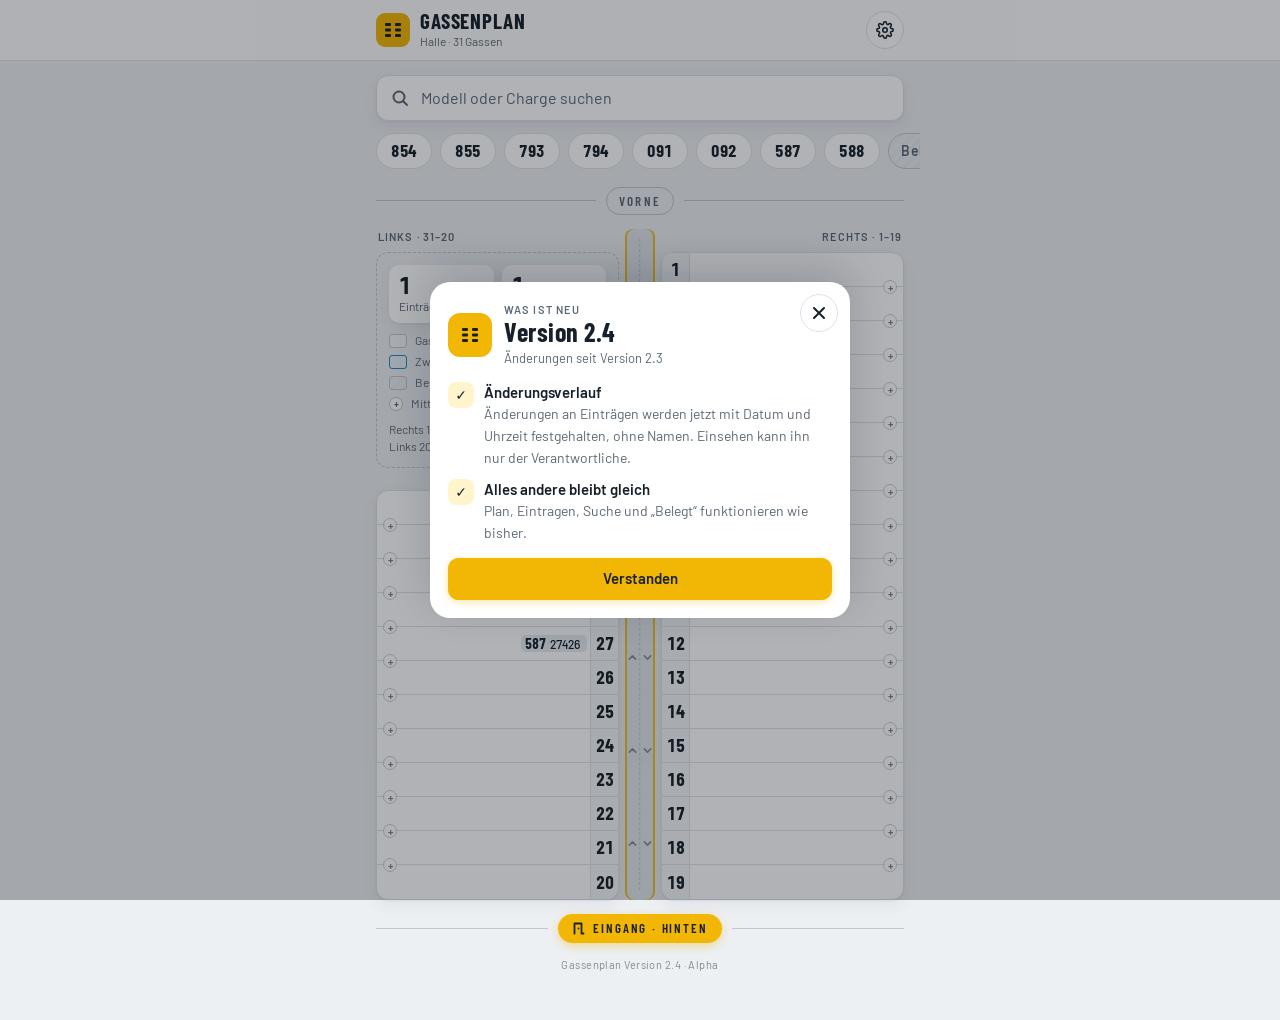
==== commit 063501e8: "Version 2.4 Alpha: Änderungsverlauf mit Admin-Schlüssel - Einstellungen: Änderungsverlauf (wann was " ====
--- a/index.html
+++ b/index.html
@@ -520,6 +520,34 @@
 @keyframes splash-out { to { opacity: 0; visibility: hidden; } }
 .version { text-align: center; font-size: 11px; color: var(--muted); opacity: .75; letter-spacing: .04em; }
 
+/* ---------- Was ist neu ---------- */
+.news {
+  position: fixed; inset: 0; z-index: 40;
+  display: grid; place-items: center; padding: 20px 16px calc(20px + env(safe-area-inset-bottom, 0px));
+  background: var(--scrim);
+  animation: fade .3s ease both;
+}
+.news-card {
+  position: relative; width: 100%; max-width: 420px; max-height: 100%; overflow-y: auto;
+  background: var(--surface); border-radius: 20px; box-shadow: var(--shadow-2);
+  padding: 20px 18px 18px; display: flex; flex-direction: column; gap: 14px;
+  animation: rise .45s var(--ease) .05s both;
+}
+.news-card .icon-btn { position: absolute; top: 12px; right: 12px; }
+.news-head { display: flex; align-items: center; gap: 12px; padding-right: 44px; }
+.news-head .logo { width: 44px; height: 44px; border-radius: 12px; }
+.news-head h2 { margin: 2px 0 0; font-family: var(--f-sign); font-weight: 700; font-size: 26px; line-height: 1; letter-spacing: .02em; }
+.news-head .from { font-size: 13px; color: var(--muted); margin-top: 4px; }
+.news ul { list-style: none; margin: 0; padding: 0; display: flex; flex-direction: column; gap: 10px; }
+.news li { display: grid; grid-template-columns: 26px 1fr; gap: 10px; align-items: start; font-size: 15px; line-height: 1.45; }
+.news li::before {
+  content: "✓"; width: 26px; height: 26px; border-radius: 8px; display: grid; place-items: center;
+  background: var(--mark-soft); color: var(--ink); font-weight: 700; font-size: 14px;
+}
+.news li b { display: block; font-weight: 600; }
+.news li span { color: var(--muted); font-size: 14px; }
+.news .btn { width: 100%; }
+
 /* ---------- Bewegung ---------- */
 @keyframes rise { from { opacity: 0; transform: translateY(8px); } }
 @keyframes fade { from { opacity: 0; } }
@@ -539,6 +567,21 @@
 .offline #stand, .sync #sync-status { font-size: 14px; line-height: 1.45; }
 .sync .row { display: flex; flex-wrap: wrap; align-items: center; gap: 8px; }
 .notice .row { display: flex; flex-wrap: wrap; gap: 6px; margin-top: 8px; }
+.admin { display: flex; flex-direction: column; gap: 8px; background: var(--surface-2); border-radius: 14px; padding: 12px; }
+.admin p { margin: 0; font-size: 14px; line-height: 1.45; }
+.admin-form { display: flex; flex-direction: column; gap: 6px; }
+.admin-form input, .admin-change input { height: 42px; padding-inline: 12px; border: 1px solid var(--line); border-radius: 10px; background: var(--surface); font-size: 16px; min-width: 0; }
+.admin-form input:focus, .admin-change input:focus { outline: none; border-color: var(--mark); box-shadow: 0 0 0 3px color-mix(in srgb, var(--mark) 30%, transparent); }
+#admin-view { display: flex; flex-direction: column; gap: 8px; }
+#admin-view[hidden] { display: none; }
+.log { display: flex; flex-direction: column; background: var(--surface); border-radius: 10px; border: 1px solid var(--line); max-height: 46vh; overflow-y: auto; }
+.log-day { position: sticky; top: 0; background: var(--surface-2); font-size: 11px; font-weight: 700; letter-spacing: .08em; text-transform: uppercase; color: var(--muted); padding: 6px 10px; border-bottom: 1px solid var(--line); }
+.log-row { display: grid; grid-template-columns: 44px 1fr; gap: 8px; padding: 7px 10px; border-bottom: 1px solid var(--line); font-size: 14px; line-height: 1.35; }
+.log-row:last-child { border-bottom: 0; }
+.log-row time { color: var(--muted); font-variant-numeric: tabular-nums; font-size: 13px; }
+#admin-versions .log-row { grid-template-columns: 84px 1fr; }
+.admin-change summary { cursor: pointer; font-size: 13px; font-weight: 600; color: var(--muted); padding: 4px 0; }
+.admin-change .addrow { margin-top: 6px; }
 
 @media (prefers-reduced-motion: reduce) {
   *, *::before, *::after { animation: none !important; transition: none !important; }
@@ -551,7 +594,7 @@
     <svg width="20" height="20" viewBox="0 0 20 20"><g fill="#1b2129"><rect x="2" y="3" width="6" height="3" rx="1"></rect><rect x="2" y="8.5" width="6" height="3" rx="1"></rect><rect x="2" y="14" width="6" height="3" rx="1"></rect><rect x="12" y="3" width="6" height="3" rx="1"></rect><rect x="12" y="8.5" width="6" height="3" rx="1"></rect><rect x="12" y="14" width="6" height="3" rx="1"></rect></g></svg>
   </span>
   <div class="name">Gassenplan</div>
-  <div class="ver"><span class="app-version">Version 2.3</span> · <b>Alpha</b></div>
+  <div class="ver"><span class="app-version">Version 2.4</span> · <b>Alpha</b></div>
   <div class="dev">Entwickelt von Kadir Atak</div>
 </div>
 
@@ -621,7 +664,7 @@
   </div><!--/plan-->
 
   <div class="end end-back" id="end-back"><span class="door"><svg width="14" height="14" viewBox="0 0 14 14" fill="none" stroke="currentColor" stroke-width="1.8" stroke-linecap="round" stroke-linejoin="round"><path d="M2.5 12.5V2.5h7v10M9.5 12.5h2M6.5 7.5h.01"></path></svg>Eingang · hinten</span></div>
-  <div class="version">Gassenplan <span class="app-version">Version 2.3</span> · Alpha</div>
+  <div class="version">Gassenplan <span class="app-version">Version 2.4</span> · Alpha</div>
 </div>
 
 <div class="scrim" id="scrim" hidden=""></div>
@@ -652,7 +695,7 @@
   <div class="sheet-in">
     <div class="sheet-head">
       <div class="sheet-title">
-        <div class="label">Gassenplan · <span class="app-version">Version 2.3</span> · Alpha</div>
+        <div class="label">Gassenplan · <span class="app-version">Version 2.4</span> · Alpha</div>
         <h2 id="settings-h">Einstellungen und Hilfe</h2>
       </div>
       <button class="icon-btn" id="close-settings" type="button" aria-label="Schließen">
@@ -677,6 +720,26 @@
         </div>
         <p class="hint">Ohne gemeinsamen Speicher bleiben die Einträge nur auf diesem Handy.</p>
       </section>
+      <section class="admin" id="admin" hidden="">
+        <div class="label">Änderungsverlauf · nur Admin</div>
+        <p id="admin-status">Gesperrt.</p>
+        <form class="admin-form" id="admin-form">
+          <input id="admin-pw" type="password" placeholder="Admin-Schlüssel" autocomplete="off" autocapitalize="off" spellcheck="false" aria-label="Admin-Schlüssel">
+          <input id="admin-pw2" type="password" placeholder="Schlüssel wiederholen" autocomplete="off" autocapitalize="off" spellcheck="false" aria-label="Admin-Schlüssel wiederholen" hidden="">
+          <button class="btn primary" type="submit" id="admin-go">Öffnen</button>
+        </form>
+        <div id="admin-view" hidden="">
+          <div class="log" id="admin-log"></div>
+          <button class="btn" id="admin-more" type="button" hidden="">Ältere anzeigen</button>
+          <div class="label" style="margin-top: 6px;">App-Versionen</div>
+          <div class="log" id="admin-versions"></div>
+          <details class="admin-change">
+            <summary>Admin-Schlüssel ändern</summary>
+            <div class="addrow"><input id="admin-new" type="password" placeholder="Neuer Schlüssel" autocomplete="off" aria-label="Neuer Admin-Schlüssel"><button class="btn" type="button" id="admin-change">Ändern</button></div>
+          </details>
+          <button class="linkbtn" id="admin-lock" type="button">Verlauf sperren</button>
+        </div>
+      </section>
       <p class="hint" id="install-hint" hidden=""><b>Als App auf dem Handy:</b> In Safari unten auf „Teilen“ tippen, dann „Zum Home-Bildschirm“. Danach startet der Gassenplan wie eine App, auch ohne Netz.</p>
       <section class="help">
         <div class="label">So funktioniert der Plan</div>
@@ -697,12 +760,48 @@
 (() => {
   const SOURCE = '<!doctype html>\n' + document.documentElement.outerHTML;
   // Version: bei jeder Verbesserung erhöhen (siehe CHANGELOG.md)
-  const APP_VERSION = '2.3', APP_STAGE = 'Alpha';
+  const APP_VERSION = '2.4', APP_STAGE = 'Alpha';
+  // App-Versionen mit Datum: wird beim Bauen aus CHANGELOG.md eingesetzt
+  const VERSION_HISTORY = [{"v": "2.4", "d": "13.10.2026", "t": "Änderungsverlauf in den Einstellungen: wann was an den Einträgen geändert wurde, ohne Namen"}, {"v": "2.3", "d": "13.10.2026", "t": "Neue Auswahl „Belegt“: Gasse oder Zwischenplatz als besetzt markieren, ohne Modell und Charge"}, {"v": "2.2", "d": "12.10.2026", "t": "Startbild nennt den Entwickler: Kadir Atak"}, {"v": "2.1", "d": "12.10.2026", "t": "Mehr Abstand zwischen Zwischenplätzen und den Einträgen der Gassen daneben"}, {"v": "2.0", "d": "12.10.2026", "t": "Neues Erscheinungsbild: Kopfleiste mit Live-Status, Regale als Karten, Übersicht vorne links"}, {"v": "1.x", "d": "12.10.2026", "t": "1.9 Zwischenplätze blau, Schild abgesetzt von der Gassennummer, flachere Gassen"}];
   const TOTAL = 31, RIGHT_END = 19;
   const $ = id => document.getElementById(id);
   document.querySelectorAll('.app-version').forEach(e => { e.textContent = 'Version ' + APP_VERSION; });
   // Startbild nach dem Ausblenden ganz entfernen
   setTimeout(() => { const sp = $('splash'); if (sp) sp.remove(); }, 2000);
+
+  // Was ist neu: erscheint bei jedem Öffnen, bis man es schließt; bei der nächsten Version wieder
+  const WHATS_NEW = {
+    version: '2.4', from: '2.3',
+    items: [
+      ['Änderungsverlauf', 'Änderungen an Einträgen werden jetzt mit Datum und Uhrzeit festgehalten, ohne Namen. Einsehen kann ihn nur der Verantwortliche.'],
+      ['Alles andere bleibt gleich', 'Plan, Eintragen, Suche und „Belegt“ funktionieren wie bisher.'],
+    ],
+  };
+  const NEWS_KEY = 'gassenplan-neu-gelesen';
+  function showNews() {
+    let seen = null;
+    try { seen = localStorage.getItem(NEWS_KEY); } catch (_) {}
+    if (seen === WHATS_NEW.version) return;
+    const closeNews = () => {
+      try { localStorage.setItem(NEWS_KEY, WHATS_NEW.version); } catch (_) {}
+      box.remove();
+    };
+    const box = el('div', { class: 'news', id: 'news', role: 'dialog', 'aria-modal': 'true', 'aria-labelledby': 'news-h' },
+      el('div', { class: 'news-card' },
+        el('button', { class: 'icon-btn', type: 'button', id: 'news-close', 'aria-label': 'Schließen', onclick: closeNews }),
+        el('div', { class: 'news-head' },
+          el('span', { class: 'logo', 'aria-hidden': 'true' }),
+          el('div', {},
+            el('div', { class: 'label' }, 'Was ist neu'),
+            el('h2', { id: 'news-h' }, 'Version ' + WHATS_NEW.version),
+            el('div', { class: 'from' }, 'Änderungen seit Version ' + WHATS_NEW.from))),
+        el('ul', {}, WHATS_NEW.items.map(([t, d]) => el('li', {}, el('div', {}, el('b', {}, t), el('span', {}, d))))),
+        el('button', { class: 'btn primary', type: 'button', onclick: closeNews }, 'Verstanden')));
+    box.querySelector('#news-close').innerHTML = '<svg width="16" height="16" viewBox="0 0 16 16" fill="none" stroke="currentColor" stroke-width="2" stroke-linecap="round"><path d="M3 3l10 10M13 3L3 13"/></svg>';
+    box.querySelector('.news-head .logo').innerHTML = document.querySelector('.appbar .logo').innerHTML;
+    document.body.append(box);
+  }
+  setTimeout(showNews, 1500);
   const buttons = {};
 
   const state = {
@@ -1120,18 +1219,23 @@
     const pos = state.models.reduce((a, m) => Math.max(a, m.pos || 0), 0) + 1;
     try {
       await state.db.collection('models').doc(nr).set({ nr, pos });
+      logChange({ a: 'model', m: nr });
       state.addingModel = false;
       toast('Modell ' + nr + ' angelegt.');
     } catch (e) { fail(e); }
   }
+  // Verlauf: Änderungen melden; die App mit gemeinsamem Speicher legt sie verschlüsselt ab
+  const logChange = entry => { try { if (window.__gassenplanLog) window.__gassenplanLog(entry); } catch (_) {} };
+
   async function addPlacement(g, nr) {
     try {
       await state.db.collection('belegung').doc(pid(g, nr)).set({ gasse: g, modell: nr, chargen: [], ts: Date.now() });
+      logChange({ a: 'add', g, m: nr });
     } catch (e) { fail(e); }
   }
   async function removePlacement(p) {
     state.armed = null;
-    try { await state.db.collection('belegung').doc(p.id).delete(); toast(isBelegt(p.modell) ? 'Belegt ' + placeName(p.gasse) + ' entfernt.' : 'Modell ' + p.modell + ' ' + placeName(p.gasse) + ' entfernt.'); }
+    try { await state.db.collection('belegung').doc(p.id).delete(); logChange({ a: 'del', g: p.gasse, m: p.modell, c: p.chargen || [] }); toast(isBelegt(p.modell) ? 'Belegt ' + placeName(p.gasse) + ' entfernt.' : 'Modell ' + p.modell + ' ' + placeName(p.gasse) + ' entfernt.'); }
     catch (e) { fail(e); }
   }
   async function addCharge(p, raw, inpId) {
@@ -1142,13 +1246,14 @@
     ch.push(c);
     try {
       await state.db.collection('belegung').doc(p.id).update({ chargen: ch, ts: Date.now() });
+      logChange({ a: 'ch+', g: p.gasse, m: p.modell, c });
       const i = $(inpId); if (i) { i.value = ''; i.focus(); }
     } catch (e) { fail(e); }
   }
   async function removeCharge(p, c) {
     state.armed = null;
     const ch = (p.chargen || []).filter(x => x !== c);
-    try { await state.db.collection('belegung').doc(p.id).update({ chargen: ch, ts: Date.now() }); }
+    try { await state.db.collection('belegung').doc(p.id).update({ chargen: ch, ts: Date.now() }); logChange({ a: 'ch-', g: p.gasse, m: p.modell, c }); }
     catch (e) { fail(e); }
   }
 
@@ -1157,11 +1262,13 @@
   let SEED = { stamp: 0, models: {}, belegung: {} };
   try { SEED = JSON.parse($('seed').textContent); } catch (_) {}
   const clone = o => JSON.parse(JSON.stringify(o));
-  const fromSeed = () => ({ stamp: SEED.stamp, seedStamp: SEED.stamp, models: clone(SEED.models || {}), belegung: clone(SEED.belegung || {}), deleted: {} });
+  const fromSeed = () => ({ stamp: SEED.stamp, seedStamp: SEED.stamp, models: clone(SEED.models || {}), belegung: clone(SEED.belegung || {}), deleted: {}, log: [], admin: null });
   // JSON mit sortierten Schlüsseln, um Stände zu vergleichen
   const canon = o => JSON.stringify(o, (k, v) => v && typeof v === 'object' && !Array.isArray(v)
     ? Object.keys(v).sort().reduce((r, x) => (r[x] = v[x], r), {}) : v);
-  const pick = s => ({ models: (s && s.models) || {}, belegung: (s && s.belegung) || {}, deleted: (s && s.deleted) || {} });
+  const pick = s => ({ models: (s && s.models) || {}, belegung: (s && s.belegung) || {}, deleted: (s && s.deleted) || {},
+    log: (s && s.log) || [], admin: (s && s.admin) || null });
+  const LOG_MAX = 1500;
   let persistent = true;
   let mem = null;
 
@@ -1242,7 +1349,14 @@
     for (const [k, t] of Object.entries((b && b.deleted) || {})) if (!(del[k] >= t)) del[k] = t;
     const cutoff = Date.now() - 90 * 864e5;
     for (const k in del) if (del[k] < cutoff) delete del[k];
-    const out = { models: {}, belegung: {}, deleted: del };
+    // Verlauf: alle Einträge beider Seiten, nach Zeit sortiert, die neuesten LOG_MAX behalten
+    const logMap = new Map();
+    for (const e of [...((a && a.log) || []), ...((b && b.log) || [])]) if (e && e.id) logMap.set(e.id, e);
+    const log = [...logMap.values()].sort((x, y) => (x.ts - y.ts) || (x.id < y.id ? -1 : 1)).slice(-LOG_MAX);
+    // Admin-Schlüssel: der zuletzt festgelegte gilt
+    const aa = a && a.admin, ba = b && b.admin;
+    const admin = !aa ? (ba || null) : !ba ? aa : ((ba.ts || 0) > (aa.ts || 0) ? ba : aa);
+    const out = { models: {}, belegung: {}, deleted: del, log, admin };
     for (const col of ['models', 'belegung']) {
       const A = (a && a[col]) || {}, B = (b && b[col]) || {};
       for (const id of new Set([...Object.keys(A), ...Object.keys(B)])) {
@@ -1306,7 +1420,7 @@
     return sync.cache;
   }
   async function pushRemote(s, sha) {
-    const payload = { version: 1, updated: Date.now(), models: s.models, belegung: s.belegung, deleted: s.deleted };
+    const payload = { version: 1, updated: Date.now(), models: s.models, belegung: s.belegung, deleted: s.deleted, log: s.log, admin: s.admin };
     const body = { message: 'Gassenplan: Stand aktualisiert', content: b64encode(JSON.stringify(payload, null, 1)) };
     if (sha) body.sha = sha;
     const res = await gh('PUT', API + '/contents/' + REMOTE.path, body);
@@ -1321,11 +1435,15 @@
   function applyMerged(m) {
     const before = pick(mem);
     if (canon(before) === canon(m)) return;
+    mem.log = m.log;
+    mem.admin = m.admin;
+    if (canon({ a: before.models, b: before.belegung, d: before.deleted }) === canon({ a: m.models, b: m.belegung, d: m.deleted })) { renderAdmin(); return; }
     const modelsChanged = canon(before.models) !== canon(m.models);
     mem.models = m.models;
     mem.belegung = m.belegung;
     mem.deleted = m.deleted;
     mem.stamp = Date.now();
+    renderAdmin();
     if (modelsChanged) emit('models');
     emit('belegung');
     renderStand();
@@ -1484,6 +1602,147 @@
 
   $('sync').hidden = false;
 
+  // ---------- Änderungsverlauf, nur mit Admin-Schlüssel lesbar ----------
+  // Jedes Handy verschlüsselt neue Verlaufseinträge mit dem öffentlichen Schlüssel (RSA-OAEP).
+  // Den passenden privaten Schlüssel gibt es nur verschlüsselt mit dem Admin-Schlüssel (PBKDF2 + AES-GCM).
+  const subtle = window.crypto && window.crypto.subtle;
+  const enc = new TextEncoder(), dec = new TextDecoder();
+  const ab2b64 = buf => { const b = new Uint8Array(buf); let s = ''; for (let i = 0; i < b.length; i += 0x8000) s += String.fromCharCode.apply(null, b.subarray(i, i + 0x8000)); return btoa(s); };
+  const b642ab = str => { const s = atob(str); const b = new Uint8Array(s.length); for (let i = 0; i < s.length; i++) b[i] = s.charCodeAt(i); return b.buffer; };
+  const RSA = { name: 'RSA-OAEP', hash: 'SHA-256' };
+  let pubCache = { jwk: null, key: null };
+  let unlocked = null;   // privater Schlüssel, solange der Verlauf geöffnet ist
+
+  async function pubKey() {
+    const jwk = mem && mem.admin && mem.admin.pub;
+    if (!jwk || !subtle) return null;
+    const id = JSON.stringify(jwk);
+    if (pubCache.jwk !== id) pubCache = { jwk: id, key: await subtle.importKey('jwk', jwk, RSA, false, ['encrypt']) };
+    return pubCache.key;
+  }
+  async function wrapKey(pw, salt) {
+    const base = await subtle.importKey('raw', enc.encode(pw), 'PBKDF2', false, ['deriveKey']);
+    return subtle.deriveKey({ name: 'PBKDF2', salt, iterations: 210000, hash: 'SHA-256' }, base, { name: 'AES-GCM', length: 256 }, false, ['encrypt', 'decrypt']);
+  }
+  async function sealPrivate(privKey, pw) {
+    const salt = crypto.getRandomValues(new Uint8Array(16)), iv = crypto.getRandomValues(new Uint8Array(12));
+    const raw = await subtle.exportKey('pkcs8', privKey);
+    const data = await subtle.encrypt({ name: 'AES-GCM', iv }, await wrapKey(pw, salt), raw);
+    return { salt: ab2b64(salt), iv: ab2b64(iv), data: ab2b64(data) };
+  }
+  async function openPrivate(pw) {
+    const pr = mem.admin.priv;
+    const raw = await subtle.decrypt({ name: 'AES-GCM', iv: b642ab(pr.iv) }, await wrapKey(pw, new Uint8Array(b642ab(pr.salt))), b642ab(pr.data));
+    return subtle.importKey('pkcs8', raw, RSA, true, ['decrypt']);
+  }
+
+  window.__gassenplanLog = async entry => {
+    try {
+      const key = await pubKey();
+      if (!key) return;   // noch kein Admin-Schlüssel festgelegt
+      const data = await subtle.encrypt({ name: 'RSA-OAEP' }, key, enc.encode(JSON.stringify(entry)));
+      mem.log = (mem.log || []).concat({ id: Date.now().toString(36) + Math.random().toString(36).slice(2, 8), ts: Date.now(), e: ab2b64(data) }).slice(-LOG_MAX);
+      mem.pending = true;
+      mem.rev = (mem.rev || 0) + 1;
+      saveStore();
+      scheduleSync();
+      if (unlocked) renderAdmin();
+    } catch (_) {}
+  };
+
+  const where = g => isHalf(g) ? 'mittig auf ' + label(g) : 'in Gasse ' + g;
+  function describe(x) {
+    const what = x.m === BELEGT ? 'Belegt' : 'Modell ' + x.m;
+    switch (x.a) {
+      case 'add': return x.m === BELEGT ? 'Als belegt markiert ' + where(x.g) : what + ' ' + where(x.g) + ' gestellt';
+      case 'del': return (x.m === BELEGT ? 'Belegt entfernt ' + where(x.g) : what + ' ' + where(x.g) + ' entfernt') + (x.c && x.c.length ? ' (Chargen ' + x.c.join(', ') + ')' : '');
+      case 'ch+': return 'Charge ' + x.c + ' eingetragen · ' + what + ' ' + where(x.g);
+      case 'ch-': return 'Charge ' + x.c + ' entfernt · ' + what + ' ' + where(x.g);
+      case 'model': return 'Modell ' + x.m + ' angelegt';
+      default: return 'Änderung';
+    }
+  }
+  const dayFmt = ms => new Date(ms).toLocaleDateString('de-DE', { weekday: 'short', day: '2-digit', month: '2-digit', year: 'numeric' });
+  let shownCount = 200;
+
+  async function renderAdmin() {
+    if (!$('admin')) return;
+    const has = !!(mem && mem.admin && mem.admin.pub);
+    $('admin-pw2').hidden = has;
+    $('admin-form').hidden = !!unlocked;
+    $('admin-view').hidden = !unlocked;
+    $('admin-go').textContent = has ? 'Öffnen' : 'Festlegen';
+    $('admin-pw').placeholder = has ? 'Admin-Schlüssel' : 'Neuer Admin-Schlüssel';
+    $('admin-status').textContent = !has
+      ? 'Noch kein Admin-Schlüssel festgelegt. Lege jetzt deinen eigenen fest (mindestens 6 Zeichen). Erst danach wird der Verlauf aufgezeichnet.'
+      : unlocked ? 'Geöffnet. ' + (mem.log || []).length + ' Einträge im Verlauf.' : 'Gesperrt. Nur mit dem Admin-Schlüssel einsehbar.';
+    if (!unlocked) return;
+    const list = $('admin-log');
+    const items = (mem.log || []).slice().reverse().slice(0, shownCount);
+    const rows = [];
+    for (const it of items) {
+      let text;
+      try { text = describe(JSON.parse(dec.decode(await subtle.decrypt({ name: 'RSA-OAEP' }, unlocked, b642ab(it.e))))); }
+      catch (_) { text = 'Eintrag mit einem älteren Schlüssel, nicht lesbar'; }
+      rows.push({ ts: it.ts, text });
+    }
+    list.replaceChildren();
+    if (!rows.length) list.append(el('p', { class: 'hint' }, 'Noch keine Änderungen aufgezeichnet.'));
+    let day = '';
+    for (const r of rows) {
+      const d = dayFmt(r.ts);
+      if (d !== day) { day = d; list.append(el('div', { class: 'log-day' }, d)); }
+      list.append(el('div', { class: 'log-row' }, el('time', {}, hhmm(r.ts)), el('span', {}, r.text)));
+    }
+    $('admin-more').hidden = (mem.log || []).length <= shownCount;
+    const vl = $('admin-versions');
+    vl.replaceChildren(...(typeof VERSION_HISTORY !== 'undefined' ? VERSION_HISTORY : []).map(v =>
+      el('div', { class: 'log-row' }, el('time', {}, v.d || ''), el('span', {}, el('b', {}, 'Version ' + v.v + ' '), v.t))));
+  }
+
+  if ($('admin') && subtle) {
+    $('admin').hidden = false;
+    $('admin-form').addEventListener('submit', async e => {
+      e.preventDefault();
+      const pw = $('admin-pw').value;
+      const has = !!(mem.admin && mem.admin.pub);
+      try {
+        if (!has) {
+          if (pw.length < 6) { toast('Der Admin-Schlüssel braucht mindestens 6 Zeichen.'); return; }
+          if (pw !== $('admin-pw2').value) { toast('Die beiden Eingaben stimmen nicht überein.'); return; }
+          const pair = await subtle.generateKey({ ...RSA, modulusLength: 2048, publicExponent: new Uint8Array([1, 0, 1]) }, true, ['encrypt', 'decrypt']);
+          mem.admin = { pub: await subtle.exportKey('jwk', pair.publicKey), priv: await sealPrivate(pair.privateKey, pw), ts: Date.now() };
+          mem.pending = true; mem.rev = (mem.rev || 0) + 1; saveStore(); scheduleSync();
+          unlocked = pair.privateKey;
+          toast('Admin-Schlüssel festgelegt. Ab jetzt wird der Verlauf aufgezeichnet.');
+        } else {
+          unlocked = await openPrivate(pw);
+        }
+        $('admin-pw').value = ''; $('admin-pw2').value = '';
+        shownCount = 200;
+        renderAdmin();
+      } catch (_) {
+        unlocked = null;
+        toast('Falscher Admin-Schlüssel.');
+      }
+    });
+    $('admin-lock').addEventListener('click', () => { unlocked = null; renderAdmin(); });
+    $('admin-more').addEventListener('click', () => { shownCount += 300; renderAdmin(); });
+    $('admin-change').addEventListener('click', async () => {
+      const pw = $('admin-new').value;
+      if (pw.length < 6) { toast('Der neue Admin-Schlüssel braucht mindestens 6 Zeichen.'); return; }
+      mem.admin = { pub: mem.admin.pub, priv: await sealPrivate(unlocked, pw), ts: Date.now() };
+      mem.pending = true; mem.rev = (mem.rev || 0) + 1; saveStore(); scheduleSync();
+      $('admin-new').value = '';
+      toast('Admin-Schlüssel geändert.');
+    });
+    // beim Schließen der Einstellungen wieder sperren
+    $('close-settings').addEventListener('click', () => { unlocked = null; setTimeout(renderAdmin, 350); });
+    $('scrim').addEventListener('click', () => { unlocked = null; setTimeout(renderAdmin, 350); });
+    renderAdmin();
+  }
+
+
   // Gehostete App: offline verfügbar machen, neue Fassung automatisch laden, Hinweis zum Home-Bildschirm in Safari
   if (location.protocol === 'https:' || location.hostname === 'localhost') {
     if ('serviceWorker' in navigator) {
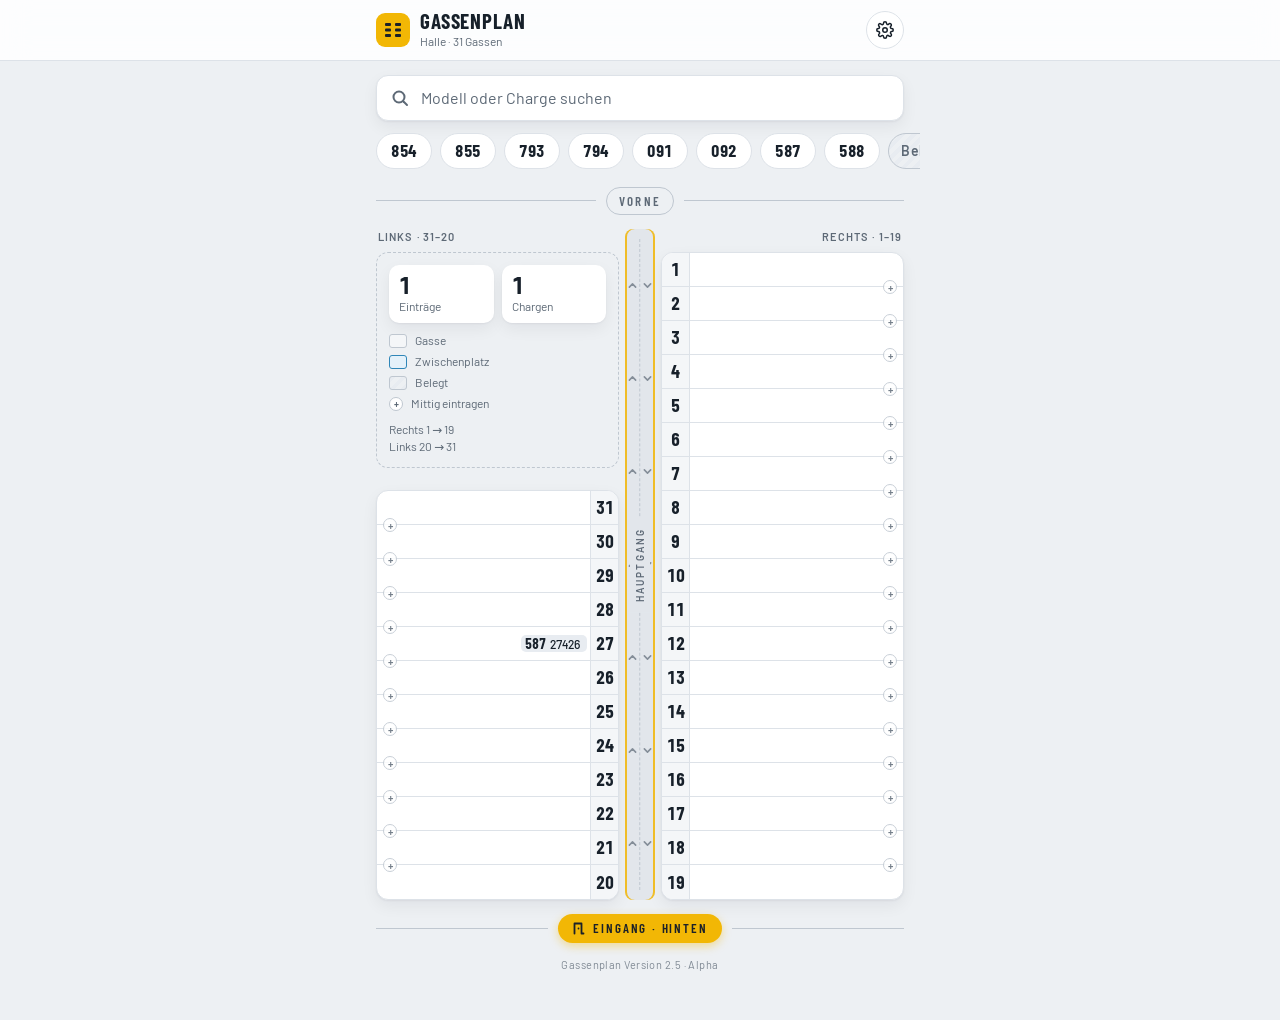
==== commit 1f8dcecf: "Version 2.5 Alpha: interne Verbesserungen Update ohne Hinweisfenster. Admin-Bereich nur für den Vera" ====
--- a/index.html
+++ b/index.html
@@ -569,6 +569,7 @@
 .notice .row { display: flex; flex-wrap: wrap; gap: 6px; margin-top: 8px; }
 .admin { display: flex; flex-direction: column; gap: 8px; background: var(--surface-2); border-radius: 14px; padding: 12px; }
 .admin p { margin: 0; font-size: 14px; line-height: 1.45; }
+.admin .row { display: flex; flex-wrap: wrap; gap: 12px; }
 .admin-form { display: flex; flex-direction: column; gap: 6px; }
 .admin-form input, .admin-change input { height: 42px; padding-inline: 12px; border: 1px solid var(--line); border-radius: 10px; background: var(--surface); font-size: 16px; min-width: 0; }
 .admin-form input:focus, .admin-change input:focus { outline: none; border-color: var(--mark); box-shadow: 0 0 0 3px color-mix(in srgb, var(--mark) 30%, transparent); }
@@ -594,7 +595,7 @@
     <svg width="20" height="20" viewBox="0 0 20 20"><g fill="#1b2129"><rect x="2" y="3" width="6" height="3" rx="1"></rect><rect x="2" y="8.5" width="6" height="3" rx="1"></rect><rect x="2" y="14" width="6" height="3" rx="1"></rect><rect x="12" y="3" width="6" height="3" rx="1"></rect><rect x="12" y="8.5" width="6" height="3" rx="1"></rect><rect x="12" y="14" width="6" height="3" rx="1"></rect></g></svg>
   </span>
   <div class="name">Gassenplan</div>
-  <div class="ver"><span class="app-version">Version 2.4</span> · <b>Alpha</b></div>
+  <div class="ver"><span class="app-version">Version 2.5</span> · <b>Alpha</b></div>
   <div class="dev">Entwickelt von Kadir Atak</div>
 </div>
 
@@ -664,7 +665,7 @@
   </div><!--/plan-->
 
   <div class="end end-back" id="end-back"><span class="door"><svg width="14" height="14" viewBox="0 0 14 14" fill="none" stroke="currentColor" stroke-width="1.8" stroke-linecap="round" stroke-linejoin="round"><path d="M2.5 12.5V2.5h7v10M9.5 12.5h2M6.5 7.5h.01"></path></svg>Eingang · hinten</span></div>
-  <div class="version">Gassenplan <span class="app-version">Version 2.4</span> · Alpha</div>
+  <div class="version">Gassenplan <span class="app-version">Version 2.5</span> · Alpha</div>
 </div>
 
 <div class="scrim" id="scrim" hidden=""></div>
@@ -695,7 +696,7 @@
   <div class="sheet-in">
     <div class="sheet-head">
       <div class="sheet-title">
-        <div class="label">Gassenplan · <span class="app-version">Version 2.4</span> · Alpha</div>
+        <div class="label">Gassenplan · <span class="app-version">Version 2.5</span> · Alpha</div>
         <h2 id="settings-h">Einstellungen und Hilfe</h2>
       </div>
       <button class="icon-btn" id="close-settings" type="button" aria-label="Schließen">
@@ -737,7 +738,7 @@
             <summary>Admin-Schlüssel ändern</summary>
             <div class="addrow"><input id="admin-new" type="password" placeholder="Neuer Schlüssel" autocomplete="off" aria-label="Neuer Admin-Schlüssel"><button class="btn" type="button" id="admin-change">Ändern</button></div>
           </details>
-          <button class="linkbtn" id="admin-lock" type="button">Verlauf sperren</button>
+          <div class="row"><button class="linkbtn" id="admin-lock" type="button">Verlauf sperren</button><button class="linkbtn" id="admin-hide" type="button">Auf diesem Handy ausblenden</button></div>
         </div>
       </section>
       <p class="hint" id="install-hint" hidden=""><b>Als App auf dem Handy:</b> In Safari unten auf „Teilen“ tippen, dann „Zum Home-Bildschirm“. Danach startet der Gassenplan wie eine App, auch ohne Netz.</p>
@@ -760,9 +761,9 @@
 (() => {
   const SOURCE = '<!doctype html>\n' + document.documentElement.outerHTML;
   // Version: bei jeder Verbesserung erhöhen (siehe CHANGELOG.md)
-  const APP_VERSION = '2.4', APP_STAGE = 'Alpha';
+  const APP_VERSION = '2.5', APP_STAGE = 'Alpha';
   // App-Versionen mit Datum: wird beim Bauen aus CHANGELOG.md eingesetzt
-  const VERSION_HISTORY = [{"v": "2.4", "d": "13.10.2026", "t": "Änderungsverlauf in den Einstellungen: wann was an den Einträgen geändert wurde, ohne Namen"}, {"v": "2.3", "d": "13.10.2026", "t": "Neue Auswahl „Belegt“: Gasse oder Zwischenplatz als besetzt markieren, ohne Modell und Charge"}, {"v": "2.2", "d": "12.10.2026", "t": "Startbild nennt den Entwickler: Kadir Atak"}, {"v": "2.1", "d": "12.10.2026", "t": "Mehr Abstand zwischen Zwischenplätzen und den Einträgen der Gassen daneben"}, {"v": "2.0", "d": "12.10.2026", "t": "Neues Erscheinungsbild: Kopfleiste mit Live-Status, Regale als Karten, Übersicht vorne links"}, {"v": "1.x", "d": "12.10.2026", "t": "1.9 Zwischenplätze blau, Schild abgesetzt von der Gassennummer, flachere Gassen"}];
+  const VERSION_HISTORY = [{"v": "2.5", "d": "13.10.2026", "t": "Interne Verbesserungen, ohne Hinweisfenster"}, {"v": "2.4", "d": "13.10.2026", "t": "Interne Verbesserungen für den Verantwortlichen"}, {"v": "2.3", "d": "13.10.2026", "t": "Neue Auswahl „Belegt“: Gasse oder Zwischenplatz als besetzt markieren, ohne Modell und Charge"}, {"v": "2.2", "d": "12.10.2026", "t": "Startbild nennt den Entwickler: Kadir Atak"}, {"v": "2.1", "d": "12.10.2026", "t": "Mehr Abstand zwischen Zwischenplätzen und den Einträgen der Gassen daneben"}, {"v": "2.0", "d": "12.10.2026", "t": "Neues Erscheinungsbild: Kopfleiste mit Live-Status, Regale als Karten, Übersicht vorne links"}, {"v": "1.x", "d": "12.10.2026", "t": "1.9 Zwischenplätze blau, Schild abgesetzt von der Gassennummer, flachere Gassen"}];
   const TOTAL = 31, RIGHT_END = 19;
   const $ = id => document.getElementById(id);
   document.querySelectorAll('.app-version').forEach(e => { e.textContent = 'Version ' + APP_VERSION; });
@@ -770,18 +771,16 @@
   setTimeout(() => { const sp = $('splash'); if (sp) sp.remove(); }, 2000);
 
   // Was ist neu: erscheint bei jedem Öffnen, bis man es schließt; bei der nächsten Version wieder
+  // silent: true = Update ohne Fenster „Was ist neu“ (nur wenn Kadir Atak das so will)
   const WHATS_NEW = {
-    version: '2.4', from: '2.3',
-    items: [
-      ['Änderungsverlauf', 'Änderungen an Einträgen werden jetzt mit Datum und Uhrzeit festgehalten, ohne Namen. Einsehen kann ihn nur der Verantwortliche.'],
-      ['Alles andere bleibt gleich', 'Plan, Eintragen, Suche und „Belegt“ funktionieren wie bisher.'],
-    ],
+    version: '2.5', from: '2.4', silent: true,
+    items: [],
   };
   const NEWS_KEY = 'gassenplan-neu-gelesen';
   function showNews() {
     let seen = null;
     try { seen = localStorage.getItem(NEWS_KEY); } catch (_) {}
-    if (seen === WHATS_NEW.version) return;
+    if (WHATS_NEW.silent || !WHATS_NEW.items.length || seen === WHATS_NEW.version) return;
     const closeNews = () => {
       try { localStorage.setItem(NEWS_KEY, WHATS_NEW.version); } catch (_) {}
       box.remove();
@@ -1700,8 +1699,25 @@
       el('div', { class: 'log-row' }, el('time', {}, v.d || ''), el('span', {}, el('b', {}, 'Version ' + v.v + ' '), v.t))));
   }
 
+  // Der Bereich ist für Kollegen unsichtbar. Sichtbar wird er auf einem Handy, auf dem der Admin-Schlüssel
+  // einmal eingegeben wurde, oder nach fünfmaligem Antippen der kleinen Versionsangabe unter dem Plan.
+  const ADMIN_DEVICE = 'gassenplan-admin-geraet';
+  const isAdminDevice = () => { try { return localStorage.getItem(ADMIN_DEVICE) === '1'; } catch (_) { return false; } };
+  const markAdminDevice = on => { try { on ? localStorage.setItem(ADMIN_DEVICE, '1') : localStorage.removeItem(ADMIN_DEVICE); } catch (_) {} };
+  function revealAdmin() {
+    $('admin').hidden = false;
+    $('open-settings').click();
+    setTimeout(() => $('admin').scrollIntoView({ block: 'start', behavior: 'smooth' }), 400);
+  }
   if ($('admin') && subtle) {
-    $('admin').hidden = false;
+    $('admin').hidden = !isAdminDevice();
+    const ver = document.querySelector('.wrap > .version');
+    let taps = [];
+    if (ver) ver.addEventListener('click', () => {
+      const now = Date.now();
+      taps = taps.filter(t => now - t < 3000).concat(now);
+      if (taps.length >= 5) { taps = []; revealAdmin(); }
+    });
     $('admin-form').addEventListener('submit', async e => {
       e.preventDefault();
       const pw = $('admin-pw').value;
@@ -1719,6 +1735,7 @@
           unlocked = await openPrivate(pw);
         }
         $('admin-pw').value = ''; $('admin-pw2').value = '';
+        markAdminDevice(true);
         shownCount = 200;
         renderAdmin();
       } catch (_) {
@@ -1727,6 +1744,7 @@
       }
     });
     $('admin-lock').addEventListener('click', () => { unlocked = null; renderAdmin(); });
+    $('admin-hide').addEventListener('click', () => { unlocked = null; markAdminDevice(false); $('admin').hidden = true; renderAdmin(); toast('Auf diesem Handy ausgeblendet.'); });
     $('admin-more').addEventListener('click', () => { shownCount += 300; renderAdmin(); });
     $('admin-change').addEventListener('click', async () => {
       const pw = $('admin-new').value;
@@ -1737,8 +1755,9 @@
       toast('Admin-Schlüssel geändert.');
     });
     // beim Schließen der Einstellungen wieder sperren
-    $('close-settings').addEventListener('click', () => { unlocked = null; setTimeout(renderAdmin, 350); });
-    $('scrim').addEventListener('click', () => { unlocked = null; setTimeout(renderAdmin, 350); });
+    const relock = () => { unlocked = null; setTimeout(() => { if (!isAdminDevice()) $('admin').hidden = true; renderAdmin(); }, 350); };
+    $('close-settings').addEventListener('click', relock);
+    $('scrim').addEventListener('click', relock);
     renderAdmin();
   }
 
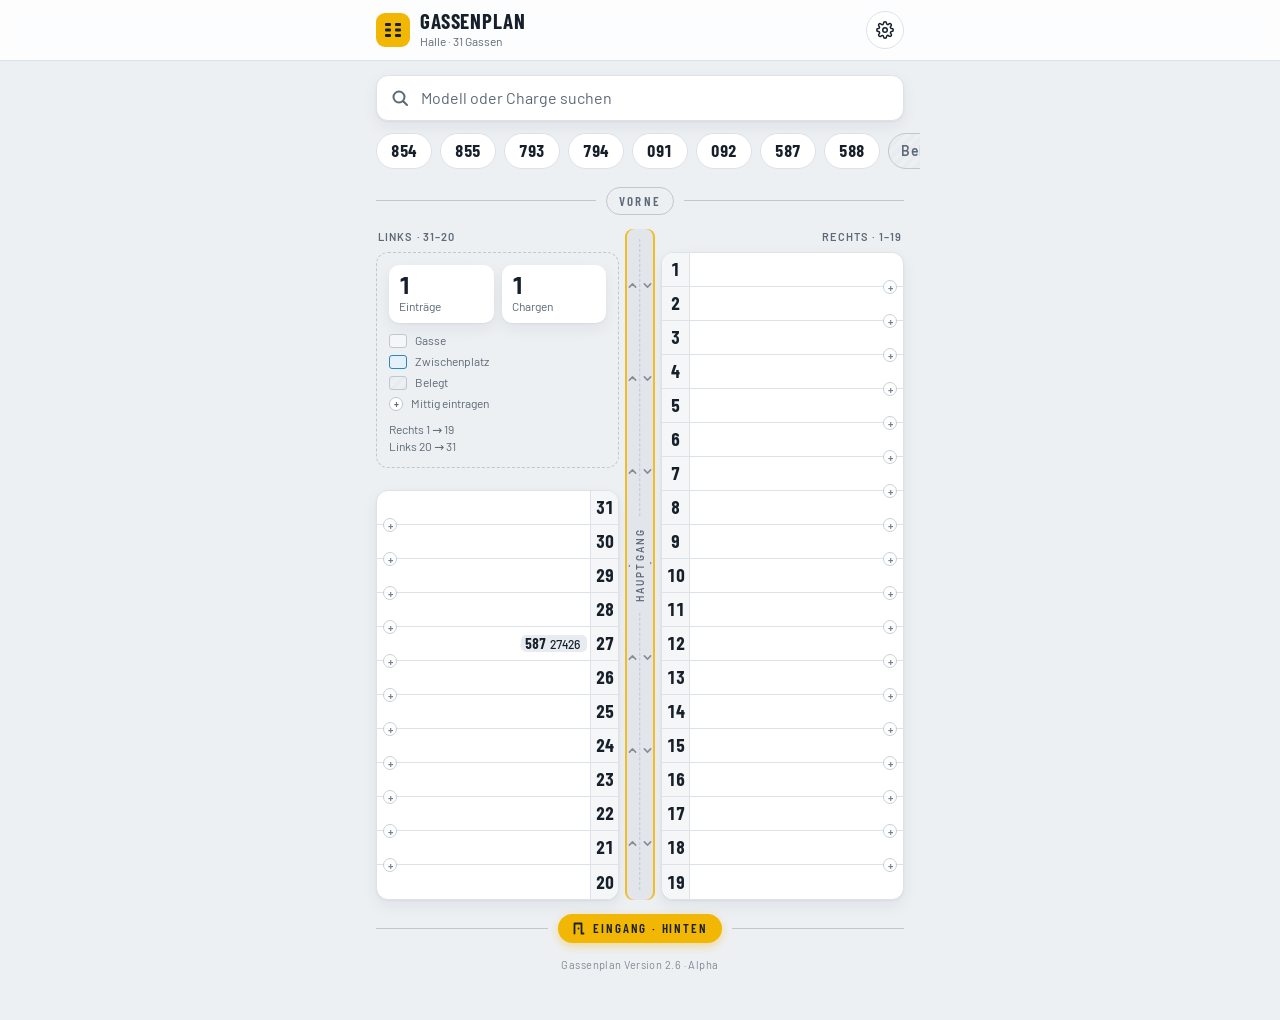
==== commit 55bc3c3f: "Version 2.6 Alpha: Datenschutzhinweise, Protokoll nach 90 Tagen löschen Co-Authored-By: Claude Opus " ====
--- a/index.html
+++ b/index.html
@@ -595,7 +595,7 @@
     <svg width="20" height="20" viewBox="0 0 20 20"><g fill="#1b2129"><rect x="2" y="3" width="6" height="3" rx="1"></rect><rect x="2" y="8.5" width="6" height="3" rx="1"></rect><rect x="2" y="14" width="6" height="3" rx="1"></rect><rect x="12" y="3" width="6" height="3" rx="1"></rect><rect x="12" y="8.5" width="6" height="3" rx="1"></rect><rect x="12" y="14" width="6" height="3" rx="1"></rect></g></svg>
   </span>
   <div class="name">Gassenplan</div>
-  <div class="ver"><span class="app-version">Version 2.5</span> · <b>Alpha</b></div>
+  <div class="ver"><span class="app-version">Version 2.6</span> · <b>Alpha</b></div>
   <div class="dev">Entwickelt von Kadir Atak</div>
 </div>
 
@@ -665,7 +665,7 @@
   </div><!--/plan-->
 
   <div class="end end-back" id="end-back"><span class="door"><svg width="14" height="14" viewBox="0 0 14 14" fill="none" stroke="currentColor" stroke-width="1.8" stroke-linecap="round" stroke-linejoin="round"><path d="M2.5 12.5V2.5h7v10M9.5 12.5h2M6.5 7.5h.01"></path></svg>Eingang · hinten</span></div>
-  <div class="version">Gassenplan <span class="app-version">Version 2.5</span> · Alpha</div>
+  <div class="version">Gassenplan <span class="app-version">Version 2.6</span> · Alpha</div>
 </div>
 
 <div class="scrim" id="scrim" hidden=""></div>
@@ -696,7 +696,7 @@
   <div class="sheet-in">
     <div class="sheet-head">
       <div class="sheet-title">
-        <div class="label">Gassenplan · <span class="app-version">Version 2.5</span> · Alpha</div>
+        <div class="label">Gassenplan · <span class="app-version">Version 2.6</span> · Alpha</div>
         <h2 id="settings-h">Einstellungen und Hilfe</h2>
       </div>
       <button class="icon-btn" id="close-settings" type="button" aria-label="Schließen">
@@ -751,6 +751,16 @@
           <li>Oben findest du jedes Modell und jede Charge über die Suche. Ein Modell-Knopf zeigt alle Gassen, in denen es steht.</li>
         </ul>
       </section>
+      <section class="help" id="datenschutz">
+        <div class="label">Datenschutz</div>
+        <ul>
+          <li>Gespeichert werden nur Lagerangaben: Gasse, Modell, Charge und der Zeitpunkt der Änderung. Namen oder Benutzerkonten werden nicht erfasst.</li>
+          <li>Änderungen an Einträgen werden mit Datum und Uhrzeit protokolliert, ohne Namen. Einsehen kann dieses Protokoll nur der Verantwortliche. Einträge im Protokoll werden nach 90 Tagen gelöscht.</li>
+          <li>In der Testphase liegen die Daten in einem privaten Projekt bei GitHub (USA). GitHub bewahrt frühere Stände des Plans als Versionsverlauf auf und verarbeitet beim Abgleich technisch bedingt die IP-Adresse des Handys.</li>
+          <li>Auf dem Handy speichert die App nur, was für den Betrieb nötig ist: den aktuellen Stand und den Zugangsschlüssel. Es gibt kein Tracking und keine Werbung.</li>
+          <li>Verantwortlich und Ansprechpartner: Kadir Atak.</li>
+        </ul>
+      </section>
     </div>
   </div>
 </div>
@@ -761,9 +771,9 @@
 (() => {
   const SOURCE = '<!doctype html>\n' + document.documentElement.outerHTML;
   // Version: bei jeder Verbesserung erhöhen (siehe CHANGELOG.md)
-  const APP_VERSION = '2.5', APP_STAGE = 'Alpha';
+  const APP_VERSION = '2.6', APP_STAGE = 'Alpha';
   // App-Versionen mit Datum: wird beim Bauen aus CHANGELOG.md eingesetzt
-  const VERSION_HISTORY = [{"v": "2.5", "d": "13.10.2026", "t": "Interne Verbesserungen, ohne Hinweisfenster"}, {"v": "2.4", "d": "13.10.2026", "t": "Interne Verbesserungen für den Verantwortlichen"}, {"v": "2.3", "d": "13.10.2026", "t": "Neue Auswahl „Belegt“: Gasse oder Zwischenplatz als besetzt markieren, ohne Modell und Charge"}, {"v": "2.2", "d": "12.10.2026", "t": "Startbild nennt den Entwickler: Kadir Atak"}, {"v": "2.1", "d": "12.10.2026", "t": "Mehr Abstand zwischen Zwischenplätzen und den Einträgen der Gassen daneben"}, {"v": "2.0", "d": "12.10.2026", "t": "Neues Erscheinungsbild: Kopfleiste mit Live-Status, Regale als Karten, Übersicht vorne links"}, {"v": "1.x", "d": "12.10.2026", "t": "1.9 Zwischenplätze blau, Schild abgesetzt von der Gassennummer, flachere Gassen"}];
+  const VERSION_HISTORY = [{"v": "2.6", "d": "15.10.2026", "t": "Datenschutzhinweise in den Einstellungen"}, {"v": "2.5", "d": "13.10.2026", "t": "Interne Verbesserungen, ohne Hinweisfenster"}, {"v": "2.4", "d": "13.10.2026", "t": "Interne Verbesserungen für den Verantwortlichen"}, {"v": "2.3", "d": "13.10.2026", "t": "Neue Auswahl „Belegt“: Gasse oder Zwischenplatz als besetzt markieren, ohne Modell und Charge"}, {"v": "2.2", "d": "12.10.2026", "t": "Startbild nennt den Entwickler: Kadir Atak"}, {"v": "2.1", "d": "12.10.2026", "t": "Mehr Abstand zwischen Zwischenplätzen und den Einträgen der Gassen daneben"}, {"v": "2.0", "d": "12.10.2026", "t": "Neues Erscheinungsbild: Kopfleiste mit Live-Status, Regale als Karten, Übersicht vorne links"}, {"v": "1.x", "d": "12.10.2026", "t": "1.9 Zwischenplätze blau, Schild abgesetzt von der Gassennummer, flachere Gassen"}];
   const TOTAL = 31, RIGHT_END = 19;
   const $ = id => document.getElementById(id);
   document.querySelectorAll('.app-version').forEach(e => { e.textContent = 'Version ' + APP_VERSION; });
@@ -773,7 +783,7 @@
   // Was ist neu: erscheint bei jedem Öffnen, bis man es schließt; bei der nächsten Version wieder
   // silent: true = Update ohne Fenster „Was ist neu“ (nur wenn Kadir Atak das so will)
   const WHATS_NEW = {
-    version: '2.5', from: '2.4', silent: true,
+    version: '2.6', from: '2.5', silent: true,
     items: [],
   };
   const NEWS_KEY = 'gassenplan-neu-gelesen';
@@ -1267,7 +1277,8 @@
     ? Object.keys(v).sort().reduce((r, x) => (r[x] = v[x], r), {}) : v);
   const pick = s => ({ models: (s && s.models) || {}, belegung: (s && s.belegung) || {}, deleted: (s && s.deleted) || {},
     log: (s && s.log) || [], admin: (s && s.admin) || null });
-  const LOG_MAX = 1500;
+  const LOG_MAX = 1500, LOG_DAYS = 90;
+  const freshLog = log => { const cut = Date.now() - LOG_DAYS * 864e5; return log.filter(e => e && e.ts >= cut); };
   let persistent = true;
   let mem = null;
 
@@ -1351,7 +1362,7 @@
     // Verlauf: alle Einträge beider Seiten, nach Zeit sortiert, die neuesten LOG_MAX behalten
     const logMap = new Map();
     for (const e of [...((a && a.log) || []), ...((b && b.log) || [])]) if (e && e.id) logMap.set(e.id, e);
-    const log = [...logMap.values()].sort((x, y) => (x.ts - y.ts) || (x.id < y.id ? -1 : 1)).slice(-LOG_MAX);
+    const log = freshLog([...logMap.values()]).sort((x, y) => (x.ts - y.ts) || (x.id < y.id ? -1 : 1)).slice(-LOG_MAX);
     // Admin-Schlüssel: der zuletzt festgelegte gilt
     const aa = a && a.admin, ba = b && b.admin;
     const admin = !aa ? (ba || null) : !ba ? aa : ((ba.ts || 0) > (aa.ts || 0) ? ba : aa);
@@ -1640,7 +1651,7 @@
       const key = await pubKey();
       if (!key) return;   // noch kein Admin-Schlüssel festgelegt
       const data = await subtle.encrypt({ name: 'RSA-OAEP' }, key, enc.encode(JSON.stringify(entry)));
-      mem.log = (mem.log || []).concat({ id: Date.now().toString(36) + Math.random().toString(36).slice(2, 8), ts: Date.now(), e: ab2b64(data) }).slice(-LOG_MAX);
+      mem.log = freshLog(mem.log || []).concat({ id: Date.now().toString(36) + Math.random().toString(36).slice(2, 8), ts: Date.now(), e: ab2b64(data) }).slice(-LOG_MAX);
       mem.pending = true;
       mem.rev = (mem.rev || 0) + 1;
       saveStore();
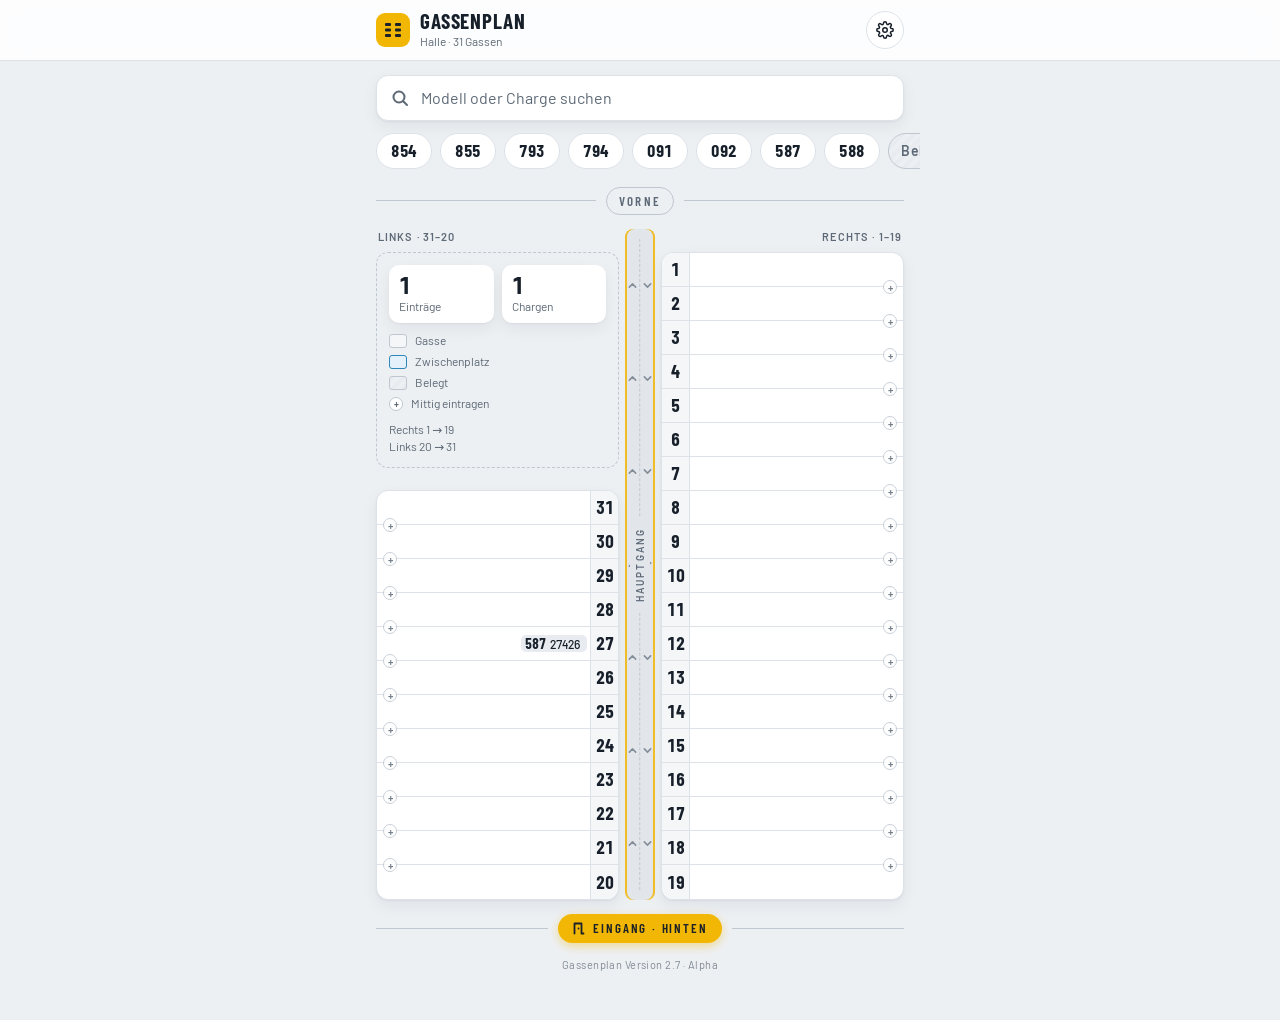
==== commit ed907349: "Version 2.7 Alpha: Datenschutzhinweise gekürzt Co-Authored-By: Claude Opus 5.5 <noreply@anthropic.co" ====
--- a/index.html
+++ b/index.html
@@ -595,7 +595,7 @@
     <svg width="20" height="20" viewBox="0 0 20 20"><g fill="#1b2129"><rect x="2" y="3" width="6" height="3" rx="1"></rect><rect x="2" y="8.5" width="6" height="3" rx="1"></rect><rect x="2" y="14" width="6" height="3" rx="1"></rect><rect x="12" y="3" width="6" height="3" rx="1"></rect><rect x="12" y="8.5" width="6" height="3" rx="1"></rect><rect x="12" y="14" width="6" height="3" rx="1"></rect></g></svg>
   </span>
   <div class="name">Gassenplan</div>
-  <div class="ver"><span class="app-version">Version 2.6</span> · <b>Alpha</b></div>
+  <div class="ver"><span class="app-version">Version 2.7</span> · <b>Alpha</b></div>
   <div class="dev">Entwickelt von Kadir Atak</div>
 </div>
 
@@ -665,7 +665,7 @@
   </div><!--/plan-->
 
   <div class="end end-back" id="end-back"><span class="door"><svg width="14" height="14" viewBox="0 0 14 14" fill="none" stroke="currentColor" stroke-width="1.8" stroke-linecap="round" stroke-linejoin="round"><path d="M2.5 12.5V2.5h7v10M9.5 12.5h2M6.5 7.5h.01"></path></svg>Eingang · hinten</span></div>
-  <div class="version">Gassenplan <span class="app-version">Version 2.6</span> · Alpha</div>
+  <div class="version">Gassenplan <span class="app-version">Version 2.7</span> · Alpha</div>
 </div>
 
 <div class="scrim" id="scrim" hidden=""></div>
@@ -696,7 +696,7 @@
   <div class="sheet-in">
     <div class="sheet-head">
       <div class="sheet-title">
-        <div class="label">Gassenplan · <span class="app-version">Version 2.6</span> · Alpha</div>
+        <div class="label">Gassenplan · <span class="app-version">Version 2.7</span> · Alpha</div>
         <h2 id="settings-h">Einstellungen und Hilfe</h2>
       </div>
       <button class="icon-btn" id="close-settings" type="button" aria-label="Schließen">
@@ -755,10 +755,8 @@
         <div class="label">Datenschutz</div>
         <ul>
           <li>Gespeichert werden nur Lagerangaben: Gasse, Modell, Charge und der Zeitpunkt der Änderung. Namen oder Benutzerkonten werden nicht erfasst.</li>
-          <li>Änderungen an Einträgen werden mit Datum und Uhrzeit protokolliert, ohne Namen. Einsehen kann dieses Protokoll nur der Verantwortliche. Einträge im Protokoll werden nach 90 Tagen gelöscht.</li>
-          <li>In der Testphase liegen die Daten in einem privaten Projekt bei GitHub (USA). GitHub bewahrt frühere Stände des Plans als Versionsverlauf auf und verarbeitet beim Abgleich technisch bedingt die IP-Adresse des Handys.</li>
+          <li>Änderungen an Einträgen werden mit Datum und Uhrzeit protokolliert, ohne Namen. Einsehen kann dieses Protokoll nur eine berechtigte Person. Einträge im Protokoll werden nach 90 Tagen gelöscht.</li>
           <li>Auf dem Handy speichert die App nur, was für den Betrieb nötig ist: den aktuellen Stand und den Zugangsschlüssel. Es gibt kein Tracking und keine Werbung.</li>
-          <li>Verantwortlich und Ansprechpartner: Kadir Atak.</li>
         </ul>
       </section>
     </div>
@@ -771,9 +769,9 @@
 (() => {
   const SOURCE = '<!doctype html>\n' + document.documentElement.outerHTML;
   // Version: bei jeder Verbesserung erhöhen (siehe CHANGELOG.md)
-  const APP_VERSION = '2.6', APP_STAGE = 'Alpha';
+  const APP_VERSION = '2.7', APP_STAGE = 'Alpha';
   // App-Versionen mit Datum: wird beim Bauen aus CHANGELOG.md eingesetzt
-  const VERSION_HISTORY = [{"v": "2.6", "d": "15.10.2026", "t": "Datenschutzhinweise in den Einstellungen"}, {"v": "2.5", "d": "13.10.2026", "t": "Interne Verbesserungen, ohne Hinweisfenster"}, {"v": "2.4", "d": "13.10.2026", "t": "Interne Verbesserungen für den Verantwortlichen"}, {"v": "2.3", "d": "13.10.2026", "t": "Neue Auswahl „Belegt“: Gasse oder Zwischenplatz als besetzt markieren, ohne Modell und Charge"}, {"v": "2.2", "d": "12.10.2026", "t": "Startbild nennt den Entwickler: Kadir Atak"}, {"v": "2.1", "d": "12.10.2026", "t": "Mehr Abstand zwischen Zwischenplätzen und den Einträgen der Gassen daneben"}, {"v": "2.0", "d": "12.10.2026", "t": "Neues Erscheinungsbild: Kopfleiste mit Live-Status, Regale als Karten, Übersicht vorne links"}, {"v": "1.x", "d": "12.10.2026", "t": "1.9 Zwischenplätze blau, Schild abgesetzt von der Gassennummer, flachere Gassen"}];
+  const VERSION_HISTORY = [{"v": "2.7", "d": "15.10.2026", "t": "Datenschutzhinweise gekürzt"}, {"v": "2.6", "d": "15.10.2026", "t": "Datenschutzhinweise in den Einstellungen"}, {"v": "2.5", "d": "13.10.2026", "t": "Interne Verbesserungen, ohne Hinweisfenster"}, {"v": "2.4", "d": "13.10.2026", "t": "Interne Verbesserungen für den Verantwortlichen"}, {"v": "2.3", "d": "13.10.2026", "t": "Neue Auswahl „Belegt“: Gasse oder Zwischenplatz als besetzt markieren, ohne Modell und Charge"}, {"v": "2.2", "d": "12.10.2026", "t": "Startbild nennt den Entwickler: Kadir Atak"}, {"v": "2.1", "d": "12.10.2026", "t": "Mehr Abstand zwischen Zwischenplätzen und den Einträgen der Gassen daneben"}, {"v": "2.0", "d": "12.10.2026", "t": "Neues Erscheinungsbild: Kopfleiste mit Live-Status, Regale als Karten, Übersicht vorne links"}, {"v": "1.x", "d": "12.10.2026", "t": "1.9 Zwischenplätze blau, Schild abgesetzt von der Gassennummer, flachere Gassen"}];
   const TOTAL = 31, RIGHT_END = 19;
   const $ = id => document.getElementById(id);
   document.querySelectorAll('.app-version').forEach(e => { e.textContent = 'Version ' + APP_VERSION; });
@@ -783,7 +781,7 @@
   // Was ist neu: erscheint bei jedem Öffnen, bis man es schließt; bei der nächsten Version wieder
   // silent: true = Update ohne Fenster „Was ist neu“ (nur wenn Kadir Atak das so will)
   const WHATS_NEW = {
-    version: '2.6', from: '2.5', silent: true,
+    version: '2.7', from: '2.6', silent: true,
     items: [],
   };
   const NEWS_KEY = 'gassenplan-neu-gelesen';
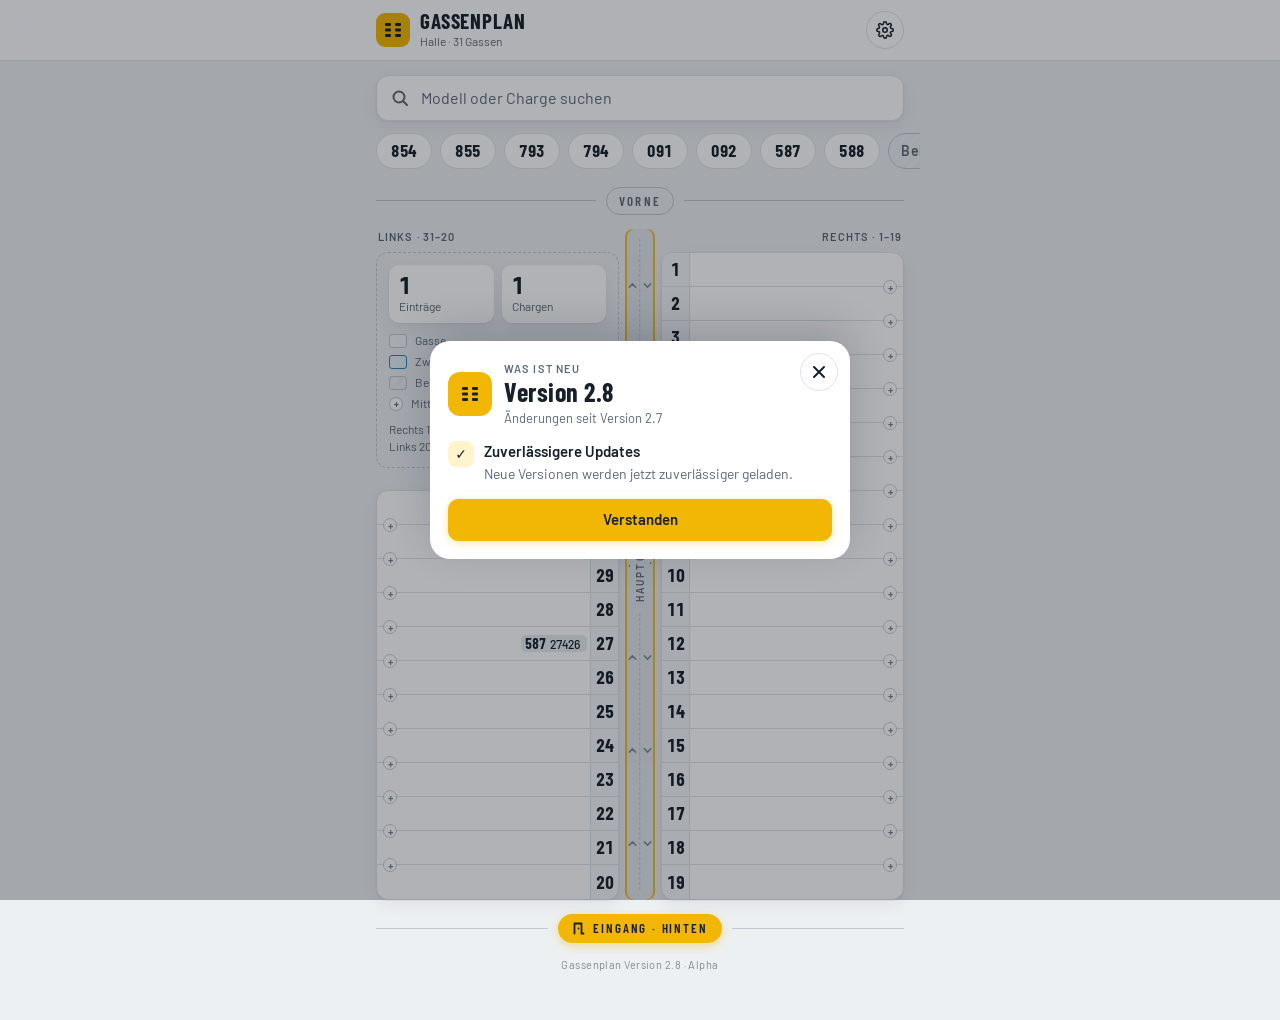
==== commit 40a7e6bd: "Version 2.8 Alpha: zuverlässigere Updates, Entwurf „alles auf einer Seite“ unter /entwurf/ - sw.js k" ====
--- a/index.html
+++ b/index.html
@@ -769,9 +769,9 @@
 (() => {
   const SOURCE = '<!doctype html>\n' + document.documentElement.outerHTML;
   // Version: bei jeder Verbesserung erhöhen (siehe CHANGELOG.md)
-  const APP_VERSION = '2.7', APP_STAGE = 'Alpha';
+  const APP_VERSION = '2.8', APP_STAGE = 'Alpha';
   // App-Versionen mit Datum: wird beim Bauen aus CHANGELOG.md eingesetzt
-  const VERSION_HISTORY = [{"v": "2.7", "d": "15.10.2026", "t": "Datenschutzhinweise gekürzt"}, {"v": "2.6", "d": "15.10.2026", "t": "Datenschutzhinweise in den Einstellungen"}, {"v": "2.5", "d": "13.10.2026", "t": "Interne Verbesserungen, ohne Hinweisfenster"}, {"v": "2.4", "d": "13.10.2026", "t": "Interne Verbesserungen für den Verantwortlichen"}, {"v": "2.3", "d": "13.10.2026", "t": "Neue Auswahl „Belegt“: Gasse oder Zwischenplatz als besetzt markieren, ohne Modell und Charge"}, {"v": "2.2", "d": "12.10.2026", "t": "Startbild nennt den Entwickler: Kadir Atak"}, {"v": "2.1", "d": "12.10.2026", "t": "Mehr Abstand zwischen Zwischenplätzen und den Einträgen der Gassen daneben"}, {"v": "2.0", "d": "12.10.2026", "t": "Neues Erscheinungsbild: Kopfleiste mit Live-Status, Regale als Karten, Übersicht vorne links"}, {"v": "1.x", "d": "12.10.2026", "t": "1.9 Zwischenplätze blau, Schild abgesetzt von der Gassennummer, flachere Gassen"}];
+  const VERSION_HISTORY = [{"v": "2.8", "d": "26.10.2026", "t": "Updates werden zuverlässiger geladen"}, {"v": "2.7", "d": "15.10.2026", "t": "Datenschutzhinweise gekürzt"}, {"v": "2.6", "d": "15.10.2026", "t": "Datenschutzhinweise in den Einstellungen"}, {"v": "2.5", "d": "13.10.2026", "t": "Interne Verbesserungen, ohne Hinweisfenster"}, {"v": "2.4", "d": "13.10.2026", "t": "Interne Verbesserungen für den Verantwortlichen"}, {"v": "2.3", "d": "13.10.2026", "t": "Neue Auswahl „Belegt“: Gasse oder Zwischenplatz als besetzt markieren, ohne Modell und Charge"}, {"v": "2.2", "d": "12.10.2026", "t": "Startbild nennt den Entwickler: Kadir Atak"}, {"v": "2.1", "d": "12.10.2026", "t": "Mehr Abstand zwischen Zwischenplätzen und den Einträgen der Gassen daneben"}, {"v": "2.0", "d": "12.10.2026", "t": "Neues Erscheinungsbild: Kopfleiste mit Live-Status, Regale als Karten, Übersicht vorne links"}, {"v": "1.x", "d": "12.10.2026", "t": "1.9 Zwischenplätze blau, Schild abgesetzt von der Gassennummer, flachere Gassen"}];
   const TOTAL = 31, RIGHT_END = 19;
   const $ = id => document.getElementById(id);
   document.querySelectorAll('.app-version').forEach(e => { e.textContent = 'Version ' + APP_VERSION; });
@@ -781,8 +781,10 @@
   // Was ist neu: erscheint bei jedem Öffnen, bis man es schließt; bei der nächsten Version wieder
   // silent: true = Update ohne Fenster „Was ist neu“ (nur wenn Kadir Atak das so will)
   const WHATS_NEW = {
-    version: '2.7', from: '2.6', silent: true,
-    items: [],
+    version: '2.8', from: '2.7',
+    items: [
+      ['Zuverlässigere Updates', 'Neue Versionen werden jetzt zuverlässiger geladen.'],
+    ],
   };
   const NEWS_KEY = 'gassenplan-neu-gelesen';
   function showNews() {
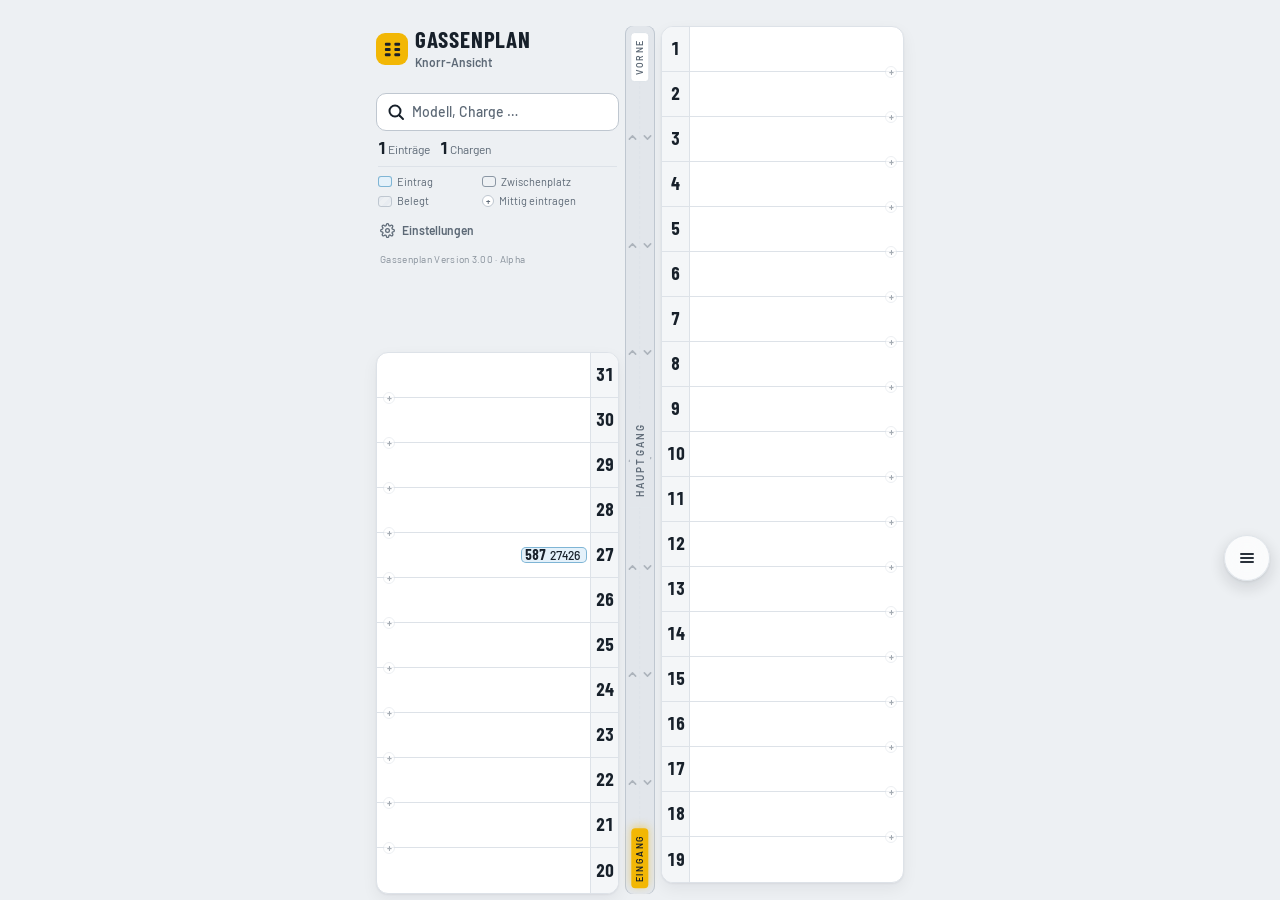
==== commit 0f2b2c6a: "Version 3.00 Alpha: ganzer Plan auf einer Seite, Räume, Pflicht-Lesen bei „Was ist neu“, automatisch" ====
--- a/index.html
+++ b/index.html
@@ -21,8 +21,9 @@
 </style>
 <style>
 /* Layout: Draufsicht auf die Halle. Vorne oben, hinten (Eingang) unten. Rechts 1–19 von vorne nach hinten,
-   links 20–31 von hinten nach vorne, Hauptgang in der Mitte. Feste Kopfleiste mit Live-Status,
-   Regale als Karten, Übersicht im freien Bereich vorne links, Details und Einstellungen als Bottom-Sheets. */
+   links 20–31 von hinten nach vorne, Hauptgang in der Mitte. Alles passt auf eine Bildschirmseite:
+   Name, Suche und Übersicht stehen im freien Bereich vorne links, Details und Einstellungen als Bottom-Sheets,
+   ein verschiebbarer Knopf wechselt den Raum. */
 :root {
   --bg: #edf0f3;
   --floor: #edf0f3;
@@ -533,8 +534,8 @@
   padding: 20px 18px 18px; display: flex; flex-direction: column; gap: 14px;
   animation: rise .45s var(--ease) .05s both;
 }
-.news-card .icon-btn { position: absolute; top: 12px; right: 12px; }
-.news-head { display: flex; align-items: center; gap: 12px; padding-right: 44px; }
+.news-head { display: flex; align-items: center; gap: 12px; }
+.news .btn:disabled { opacity: 1; background: var(--surface-2); color: var(--muted); border-color: var(--line); cursor: default; }
 .news-head .logo { width: 44px; height: 44px; border-radius: 12px; }
 .news-head h2 { margin: 2px 0 0; font-family: var(--f-sign); font-weight: 700; font-size: 26px; line-height: 1; letter-spacing: .02em; }
 .news-head .from { font-size: 13px; color: var(--muted); margin-top: 4px; }
@@ -547,6 +548,188 @@
 .news li b { display: block; font-weight: 600; }
 .news li span { color: var(--muted); font-size: 14px; }
 .news .btn { width: 100%; }
+
+/* ---------- Alles auf einer Bildschirmseite ---------- */
+html { height: 100%; box-sizing: border-box; }
+body { height: 100%; overflow: hidden; display: flex; flex-direction: column; overscroll-behavior: none; }
+/* Kopfleiste sitzt in der freien Ecke links oben (dort ist links neben Gasse 1–7 Platz) */
+.appbar.corner { position: static; background: none; -webkit-backdrop-filter: none; backdrop-filter: none; border: 0; flex: 0 0 auto; margin-bottom: 6px; }
+.corner .appbar-in {
+  padding: 0; display: grid; grid-template-columns: minmax(0, 1fr); align-items: center; gap: 8px 6px;
+  grid-template-areas: "brand" "search";
+}
+.corner .brand { grid-area: brand; gap: 7px; min-width: 0; }
+.corner .brand .logo { width: 28px; height: 28px; border-radius: 8px; }
+.corner .brand .logo svg { width: 17px; height: 17px; }
+.corner .brand h1 { font-size: 19px; }
+.corner .brand .sub { font-size: 11px; margin-top: 1px; }
+.bar-tools { display: contents; }
+.corner .filter-pill, .corner .syncline { grid-column: 1 / -1; }
+/* Suche: kräftige Leiste über die ganze Spalte */
+.search-btn {
+  grid-area: search; min-width: 0; height: 48px; padding: 0 12px 0 6px; border-radius: 14px; cursor: pointer;
+  display: flex; align-items: center; gap: 9px; text-align: left;
+  border: 2px solid var(--mark); background: var(--surface); color: var(--ink); font: inherit;
+  box-shadow: 0 4px 14px color-mix(in srgb, var(--mark) 30%, transparent);
+  transition: transform .15s var(--ease), box-shadow .15s;
+}
+.search-btn:active { transform: scale(.97); box-shadow: 0 1px 4px color-mix(in srgb, var(--mark) 30%, transparent); }
+.search-btn .ico { flex: 0 0 auto; width: 34px; height: 34px; border-radius: 10px; background: var(--mark); color: var(--mark-ink); display: grid; place-items: center; }
+.search-btn .lbl { display: flex; flex-direction: column; min-width: 0; line-height: 1.1; }
+.search-btn .lbl b { font-family: var(--f-sign); font-weight: 700; font-size: 18px; letter-spacing: .04em; text-transform: uppercase; }
+.search-btn .lbl small { font-size: 11px; color: var(--muted); white-space: nowrap; overflow: hidden; text-overflow: ellipsis; }
+.set-btn {
+  display: flex; align-items: center; gap: 7px; width: 100%; height: 32px; padding: 0 10px; border-radius: 9px; cursor: pointer;
+  border: 1px solid var(--line); background: var(--surface); color: var(--ink); font: inherit; font-size: 12px; font-weight: 600;
+  box-shadow: var(--shadow-1); transition: transform .15s var(--ease);
+}
+.set-btn:active { transform: scale(.97); }
+.set-btn svg { flex: 0 0 auto; color: var(--muted); }
+.corner .syncline { height: 26px; padding: 0 9px; font-size: 11px; max-width: none; align-self: flex-start; }
+.filter-pill {
+  height: 28px; padding: 0 10px; border-radius: 14px; border: 0; cursor: pointer;
+  background: var(--mark); color: var(--mark-ink); font-family: var(--f-sign); font-weight: 700; font-size: 15px;
+  white-space: normal; text-align: left; line-height: 1.15; padding-block: 5px; height: auto; min-height: 28px;
+  animation: pop .35s var(--ease) both;
+}
+/* oben Abstand: iOS zeichnet unter der Statusleiste einen Unschärfe-Streifen */
+.wrap { flex: 1 1 auto; min-height: 0; width: 100%; padding-block: 26px 6px; gap: 0; }
+.floor {
+  flex: 1 1 auto; min-height: 0; grid-template-rows: 1fr;
+  transform: translateY(var(--shift, 0px)) scale(var(--fit, 1)); transform-origin: top center;
+  transition: transform .35s var(--ease);
+}
+.side.left, .side.right, .corridor { grid-row: 1; min-height: 0; }
+.legend { flex: 0 1 auto; min-height: 0; overflow: hidden; gap: 6px; padding: 8px 9px; margin-bottom: 8px; font-size: 11px; }
+.legend .stats { display: flex; gap: 10px; }
+.legend .stats div { display: block; padding: 0; background: none; box-shadow: none; font-size: 12px; }
+.legend .stats b { font-size: 17px; }
+.legend ul { display: grid; grid-template-columns: auto auto; gap: 5px 8px; }
+.legend li { gap: 5px; }
+.legend .k { width: 14px; height: 11px; }
+.legend .k-plus { width: 12px; height: 12px; font-size: 9px; }
+.legend .version { font-size: 10px; letter-spacing: .03em; opacity: .8; }
+/* Vorne und Eingang als Kappen am Hauptgang statt eigener Zeilen */
+.corridor { padding-block: 58px; }
+.corridor .cap {
+  position: absolute; left: 50%; transform: translateX(-50%) rotate(180deg); writing-mode: vertical-rl;
+  font-size: 9px; font-weight: 700; letter-spacing: .18em; text-transform: uppercase; white-space: nowrap;
+  padding: 6px 2px; border-radius: 4px;
+}
+.corridor .cap-top { top: 6px; color: var(--muted); border: 1px solid var(--line-strong); background: var(--surface); }
+.corridor .cap-door { bottom: 6px; color: var(--mark-ink); background: var(--mark); box-shadow: 0 2px 8px color-mix(in srgb, var(--mark) 45%, transparent); }
+/* kompaktere Einträge, damit 19 Gassen auf den Bildschirm passen */
+.g .t { line-height: 15px; }
+.g.half:not(.free) { min-height: 15px; }
+.g.half:not(.free) .t { line-height: 13px; }
+/* Farben: normale Einträge blau, Zwischenplätze grau */
+:root { --half-bg: #eef1f4; --half-line: #8b97a4; --half-ink: #ffffff; }
+@media (prefers-color-scheme: dark) { :root:not([data-theme="light"]) { --half-bg: #262e37; --half-line: #75818f; --half-ink: #11151a; } }
+:root[data-theme="dark"] { --half-bg: #262e37; --half-line: #75818f; --half-ink: #11151a; }
+.rack > .g .t:not(.belegt) { background: var(--seam-bg); box-shadow: inset 0 0 0 1px color-mix(in srgb, var(--seam-line) 55%, transparent); }
+.rack > .g .t.hl { box-shadow: inset 0 0 0 1.5px var(--mark); }
+.g.half:not(.free) { border-color: var(--half-line); background: var(--half-bg); box-shadow: 0 2px 6px rgba(16, 24, 40, .12); }
+.g.half:not(.free) .plate { background: var(--half-line); color: var(--half-ink); }
+.g.half[aria-pressed="true"] { border-color: var(--mark); box-shadow: 0 0 0 2px var(--mark); }
+.g.half[aria-pressed="true"] .plate { background: var(--mark); color: var(--mark-ink); }
+.legend .k-half { background: var(--half-bg); border-color: var(--half-line); }
+.legend .k-gasse { background: var(--seam-bg); border-color: color-mix(in srgb, var(--seam-line) 55%, transparent); }
+.hit b.half, .sheet-num.half { background: var(--half-line); color: var(--half-ink); box-shadow: none; }
+/* Ruhiger Look: Gelb nur für Eingang, Auswahl und die Lupe; Blau = Eintrag, Grau = Zwischenplatz */
+.search-btn {
+  height: 44px; padding: 0 10px 0 5px; gap: 8px; border-radius: 12px;
+  border: 1px solid var(--line-strong); box-shadow: var(--shadow-1);
+}
+.search-btn:active { box-shadow: none; }
+.search-btn .ico { width: 32px; height: 32px; border-radius: 9px; }
+.search-btn .lbl b { font-family: var(--f-body); font-size: 15px; font-weight: 600; letter-spacing: 0; text-transform: none; }
+.legend { border: 0; background: none; padding: 2px 2px 0; gap: 8px; }
+.legend .stats { padding-bottom: 8px; border-bottom: 1px solid var(--line); }
+.legend ul { gap: 6px 8px; }
+.set-btn { height: 28px; padding: 0 2px; border: 0; background: none; box-shadow: none; color: var(--muted); font-size: 12px; }
+.legend .version { font-size: 10px; line-height: 1.4; text-align: left; opacity: .7; padding-left: 2px; }
+.legend .version .app-version { white-space: nowrap; }
+.corridor { box-shadow: inset 1px 0 0 var(--line-strong), inset -1px 0 0 var(--line-strong); }
+.corridor::before { border-left-color: var(--line); }
+.lane svg { opacity: .4; }
+.corridor .cap-top { border-color: var(--line); }
+.g.half.free { width: 12px; height: 12px; border-color: var(--line); opacity: .55; }
+.g.half.free::after { font-size: 10px; }
+/* Rangfolge: Name und Logo oben am größten, Suche als schlichtes Eingabefeld darunter */
+.corner .appbar-in { gap: 22px; }
+.corner .brand { padding-top: 2px; }
+.corner .brand { gap: 7px; }
+.corner .brand .logo { width: 32px; height: 32px; border-radius: 9px; }
+.corner .brand .logo svg { width: 19px; height: 19px; }
+.corner .brand h1 { font-size: 23px; }
+.corner .brand .sub { font-size: 12px; margin-top: 2px; }
+.search-btn {
+  height: 38px; padding: 0 10px; gap: 7px; border-radius: 10px;
+  border: 1px solid var(--line-strong); background: var(--surface); box-shadow: none;
+}
+.search-btn .ico { width: auto; height: auto; background: none; color: var(--ink); border-radius: 0; }
+.search-btn .lbl { display: block; font-size: 14px; font-weight: 500; color: var(--muted); white-space: nowrap; overflow: hidden; text-overflow: ellipsis; }
+/* Räume: schwebender Knopf (verschiebbar) öffnet ein dezentes Menü */
+.room-now { margin-top: 3px; font-size: 12px; font-weight: 600; color: var(--muted); white-space: nowrap; overflow: hidden; text-overflow: ellipsis; }
+.fab {
+  position: fixed; z-index: 6; left: -100px; top: -100px; width: 46px; height: 46px; border-radius: 50%;
+  display: grid; place-items: center; cursor: pointer; touch-action: none; user-select: none; -webkit-user-select: none; -webkit-tap-highlight-color: transparent;
+  color: var(--ink); background: color-mix(in srgb, var(--surface) 82%, transparent);
+  -webkit-backdrop-filter: saturate(1.4) blur(12px); backdrop-filter: saturate(1.4) blur(12px);
+  border: 1px solid var(--line); box-shadow: 0 6px 18px rgba(16, 24, 40, .16), 0 1px 3px rgba(16, 24, 40, .08);
+  opacity: .92; transition: transform .15s var(--ease), box-shadow .15s, opacity .15s;
+}
+.fab:active, .fab.dragging { transform: scale(1.08); opacity: 1; box-shadow: 0 12px 28px rgba(16, 24, 40, .24); }
+.fab.snap { transition: left .28s var(--ease), top .28s var(--ease), transform .15s var(--ease); }
+.fab[aria-expanded="true"] { opacity: 1; z-index: 11; }
+.fab:focus-visible { outline: 2px solid var(--mark); outline-offset: 3px; }
+.room-scrim { position: fixed; inset: 0; z-index: 9; background: rgba(12, 18, 26, .12); animation: fade .2s ease both; }
+.room-menu {
+  position: fixed; z-index: 10; width: 236px; padding: 6px;
+  background: var(--surface); border: 1px solid var(--line); border-radius: 14px;
+  box-shadow: 0 18px 40px rgba(16, 24, 40, .22), 0 2px 6px rgba(16, 24, 40, .08);
+  transform-origin: var(--origin, top right); animation: menu-in .2s var(--ease) both;
+}
+@keyframes menu-in { from { opacity: 0; transform: translateY(-6px) scale(.96); } }
+.room-menu-h { padding: 6px 10px 4px; font-size: 11px; font-weight: 700; letter-spacing: .08em; text-transform: uppercase; color: var(--muted); }
+.room-menu button {
+  display: flex; align-items: center; gap: 10px; width: 100%; height: 44px; padding: 0 10px;
+  border: 0; border-radius: 10px; background: none; color: var(--ink); font: inherit; font-size: 15px; font-weight: 500; text-align: left; cursor: pointer;
+}
+.room-menu button:active { background: var(--surface-2); }
+.room-menu .nr {
+  flex: 0 0 auto; width: 24px; height: 24px; border-radius: 7px; display: grid; place-items: center;
+  background: var(--surface-2); color: var(--muted); font-family: var(--f-sign); font-weight: 700; font-size: 14px;
+}
+.room-menu .nm { flex: 1; min-width: 0; }
+.room-menu .ok { flex: 0 0 auto; color: var(--ink); visibility: hidden; }
+.room-menu button[aria-checked="true"] { font-weight: 700; background: var(--surface-2); }
+.room-menu button[aria-checked="true"] .nr { background: var(--mark); color: var(--mark-ink); }
+.room-menu button[aria-checked="true"] .ok { visibility: visible; }
+/* Raum ohne Plan: Platzhalter statt Gassen */
+.room-empty { display: none; }
+body.room-other .floor .rack, body.room-other .floor .corridor, body.room-other .legend { visibility: hidden; }
+body.room-other .room-empty {
+  position: absolute; left: 0; right: 0; bottom: 0; top: var(--empty-top, 120px); z-index: 4;
+  display: flex; flex-direction: column; align-items: center; justify-content: center; gap: 8px; padding: 24px; text-align: center;
+  color: var(--muted);
+  animation: fade .3s ease both;
+}
+.room-empty b { font-family: var(--f-sign); font-size: 22px; font-weight: 700; letter-spacing: .06em; text-transform: uppercase; color: var(--muted); }
+/* andere Räume: eigene Modelle und Logik folgen später, darum dort auch keine Suche */
+body.room-other .search-btn { visibility: hidden; }
+/* Suche als Ausklapp-Feld unter der Kopfleiste */
+.search-scrim { position: fixed; inset: 0; z-index: 7; background: var(--scrim); animation: fade .25s ease both; }
+.search-panel {
+  position: fixed; left: 0; right: 0; top: 0; padding-top: env(safe-area-inset-top, 0px); z-index: 8;
+  background: var(--surface); border-bottom: 1px solid var(--line); box-shadow: 0 14px 30px rgba(16, 24, 40, .14);
+  max-height: 72vh; max-height: 72dvh; overflow-y: auto; overscroll-behavior: contain;
+  animation: drop-panel .3s var(--ease) both;
+}
+@keyframes drop-panel { from { opacity: 0; transform: translateY(-12px); } }
+.search-panel-in { max-width: 560px; margin: 0 auto; padding: 12px 16px 14px; display: flex; flex-direction: column; gap: 10px; }
+.search-panel .finder { gap: 10px; }
+.search-panel #search-done { align-self: stretch; }
 
 /* ---------- Bewegung ---------- */
 @keyframes rise { from { opacity: 0; transform: translateY(8px); } }
@@ -599,31 +782,82 @@
   <div class="dev">Entwickelt von Kadir Atak</div>
 </div>
 
-<header class="appbar">
-  <div class="appbar-in">
-    <div class="brand">
-      <span class="logo" aria-hidden="true">
-        <svg width="20" height="20" viewBox="0 0 20 20"><g fill="#1b2129"><rect x="2" y="3" width="6" height="3" rx="1"></rect><rect x="2" y="8.5" width="6" height="3" rx="1"></rect><rect x="2" y="14" width="6" height="3" rx="1"></rect><rect x="12" y="3" width="6" height="3" rx="1"></rect><rect x="12" y="8.5" width="6" height="3" rx="1"></rect><rect x="12" y="14" width="6" height="3" rx="1"></rect></g></svg>
-      </span>
-      <div>
-        <h1>Gassenplan</h1>
-        <div class="sub">Halle · 31 Gassen</div>
-      </div>
-    </div>
-    <button class="syncline" id="syncline" type="button" hidden=""></button>
-    <button class="icon-btn" id="open-settings" type="button" aria-label="Einstellungen und Hilfe">
-      <svg width="18" height="18" viewBox="0 0 24 24" fill="none" stroke="currentColor" stroke-width="2" stroke-linecap="round" stroke-linejoin="round"><circle cx="12" cy="12" r="3"></circle><path d="M19.4 15a1.7 1.7 0 0 0 .3 1.8l.1.1a2 2 0 1 1-2.8 2.8l-.1-.1a1.7 1.7 0 0 0-1.8-.3 1.7 1.7 0 0 0-1 1.5V21a2 2 0 1 1-4 0v-.1a1.7 1.7 0 0 0-1.1-1.5 1.7 1.7 0 0 0-1.8.3l-.1.1a2 2 0 1 1-2.8-2.8l.1-.1a1.7 1.7 0 0 0 .3-1.8 1.7 1.7 0 0 0-1.5-1H3a2 2 0 1 1 0-4h.1a1.7 1.7 0 0 0 1.5-1.1 1.7 1.7 0 0 0-.3-1.8l-.1-.1a2 2 0 1 1 2.8-2.8l.1.1a1.7 1.7 0 0 0 1.8.3H9a1.7 1.7 0 0 0 1-1.5V3a2 2 0 1 1 4 0v.1a1.7 1.7 0 0 0 1 1.5 1.7 1.7 0 0 0 1.8-.3l.1-.1a2 2 0 1 1 2.8 2.8l-.1.1a1.7 1.7 0 0 0-.3 1.8V9a1.7 1.7 0 0 0 1.5 1H21a2 2 0 1 1 0 4h-.1a1.7 1.7 0 0 0-1.5 1z"></path></svg>
-    </button>
-  </div>
-</header>
-
 <script type="application/json" id="seed">{"stamp":1791780392802,"models":{"587":{"nr":"587","pos":7},"588":{"nr":"588","pos":8},"793":{"nr":"793","pos":3},"794":{"nr":"794","pos":4},"854":{"nr":"854","pos":1},"855":{"nr":"855","pos":2},"091":{"nr":"091","pos":5},"092":{"nr":"092","pos":6}},"belegung":{"g27_587":{"gasse":27,"modell":"587","chargen":["27426"],"ts":1791780392802}}}</script>
 
 
 <div class="wrap">
   <div class="notice" id="notice" hidden=""></div>
 
-  <section class="finder">
+
+  <!--plan--><div class="floor" id="floor" data-fit="1.000" style="--row: 42px; --fit: 1.000;">
+    <div class="room-empty" id="room-empty" aria-live="polite">
+      <b>In Bearbeitung</b>
+    </div>
+    <div class="corridor" aria-hidden="true">
+      <div class="lane" id="lane-l"><svg viewBox="0 0 14 14" fill="none" stroke="currentColor" stroke-width="2" stroke-linecap="round" stroke-linejoin="round"><path d="M3 9l4-4 4 4"></path></svg><svg viewBox="0 0 14 14" fill="none" stroke="currentColor" stroke-width="2" stroke-linecap="round" stroke-linejoin="round"><path d="M3 9l4-4 4 4"></path></svg><svg viewBox="0 0 14 14" fill="none" stroke="currentColor" stroke-width="2" stroke-linecap="round" stroke-linejoin="round"><path d="M3 9l4-4 4 4"></path></svg><svg viewBox="0 0 14 14" fill="none" stroke="currentColor" stroke-width="2" stroke-linecap="round" stroke-linejoin="round"><path d="M3 9l4-4 4 4"></path></svg><svg viewBox="0 0 14 14" fill="none" stroke="currentColor" stroke-width="2" stroke-linecap="round" stroke-linejoin="round"><path d="M3 9l4-4 4 4"></path></svg><svg viewBox="0 0 14 14" fill="none" stroke="currentColor" stroke-width="2" stroke-linecap="round" stroke-linejoin="round"><path d="M3 9l4-4 4 4"></path></svg><svg viewBox="0 0 14 14" fill="none" stroke="currentColor" stroke-width="2" stroke-linecap="round" stroke-linejoin="round"><path d="M3 9l4-4 4 4"></path></svg></div>
+      <div class="lane" id="lane-r"><svg viewBox="0 0 14 14" fill="none" stroke="currentColor" stroke-width="2" stroke-linecap="round" stroke-linejoin="round"><path d="M3 5l4 4 4-4"></path></svg><svg viewBox="0 0 14 14" fill="none" stroke="currentColor" stroke-width="2" stroke-linecap="round" stroke-linejoin="round"><path d="M3 5l4 4 4-4"></path></svg><svg viewBox="0 0 14 14" fill="none" stroke="currentColor" stroke-width="2" stroke-linecap="round" stroke-linejoin="round"><path d="M3 5l4 4 4-4"></path></svg><svg viewBox="0 0 14 14" fill="none" stroke="currentColor" stroke-width="2" stroke-linecap="round" stroke-linejoin="round"><path d="M3 5l4 4 4-4"></path></svg><svg viewBox="0 0 14 14" fill="none" stroke="currentColor" stroke-width="2" stroke-linecap="round" stroke-linejoin="round"><path d="M3 5l4 4 4-4"></path></svg><svg viewBox="0 0 14 14" fill="none" stroke="currentColor" stroke-width="2" stroke-linecap="round" stroke-linejoin="round"><path d="M3 5l4 4 4-4"></path></svg><svg viewBox="0 0 14 14" fill="none" stroke="currentColor" stroke-width="2" stroke-linecap="round" stroke-linejoin="round"><path d="M3 5l4 4 4-4"></path></svg></div>
+      <span class="name">Hauptgang</span>
+      <span class="cap cap-top">Vorne</span>
+      <span class="cap cap-door">Eingang</span>
+    </div>
+    <div class="side left">
+      <header class="appbar corner">
+        <div class="appbar-in">
+          <div class="brand">
+            <span class="logo" aria-hidden="true">
+              <svg width="20" height="20" viewBox="0 0 20 20"><g fill="#1b2129"><rect x="2" y="3" width="6" height="3" rx="1"></rect><rect x="2" y="8.5" width="6" height="3" rx="1"></rect><rect x="2" y="14" width="6" height="3" rx="1"></rect><rect x="12" y="3" width="6" height="3" rx="1"></rect><rect x="12" y="8.5" width="6" height="3" rx="1"></rect><rect x="12" y="14" width="6" height="3" rx="1"></rect></g></svg>
+            </span>
+            <div>
+              <h1>Gassenplan</h1>
+              <div class="room-now" id="room-name">Knorr-Ansicht</div>
+            </div>
+          </div>
+          <div class="bar-tools">
+          <button class="search-btn" id="open-search" type="button" aria-label="Suchen">
+            <span class="ico"><svg width="18" height="18" viewBox="0 0 18 18" fill="none" stroke="currentColor" stroke-width="2" stroke-linecap="round"><circle cx="8" cy="8" r="5.5"></circle><path d="M12.5 12.5L16 16"></path></svg></span>
+            <span class="lbl">Modell, Charge …</span>
+          </button>
+          </div>
+          <button class="filter-pill" id="filter-pill" type="button" hidden=""></button>
+          <button class="syncline" id="syncline" type="button" hidden="" title="Nicht verbunden. Jedes Handy hat seinen eigenen Stand."></button>
+        </div>
+      </header>
+      <div class="legend" id="legend">
+        <div class="stats">
+          <div><b id="st-entries">1</b> Einträge</div>
+          <div><b id="st-chargen">1</b> Chargen</div>
+        </div>
+        <ul>
+          <li><i class="k k-gasse"></i>Eintrag</li>
+          <li><i class="k k-half"></i>Zwischenplatz</li>
+          <li><i class="k k-belegt"></i>Belegt</li>
+          <li><i class="k k-plus">+</i>Mittig eintragen</li>
+        </ul>
+        <button class="set-btn" id="open-settings" type="button" aria-label="Einstellungen und Hilfe"><svg width="15" height="15" viewBox="0 0 24 24" fill="none" stroke="currentColor" stroke-width="2" stroke-linecap="round" stroke-linejoin="round"><circle cx="12" cy="12" r="3"></circle><path d="M19.4 15a1.7 1.7 0 0 0 .3 1.8l.1.1a2 2 0 1 1-2.8 2.8l-.1-.1a1.7 1.7 0 0 0-1.8-.3 1.7 1.7 0 0 0-1 1.5V21a2 2 0 1 1-4 0v-.1a1.7 1.7 0 0 0-1.1-1.5 1.7 1.7 0 0 0-1.8.3l-.1.1a2 2 0 1 1-2.8-2.8l.1-.1a1.7 1.7 0 0 0 .3-1.8 1.7 1.7 0 0 0-1.5-1H3a2 2 0 1 1 0-4h.1a1.7 1.7 0 0 0 1.5-1.1 1.7 1.7 0 0 0-.3-1.8l-.1-.1a2 2 0 1 1 2.8-2.8l.1.1a1.7 1.7 0 0 0 1.8.3H9a1.7 1.7 0 0 0 1-1.5V3a2 2 0 1 1 4 0v.1a1.7 1.7 0 0 0 1 1.5 1.7 1.7 0 0 0 1.8-.3l.1-.1a2 2 0 1 1 2.8 2.8l-.1.1a1.7 1.7 0 0 0-.3 1.8V9a1.7 1.7 0 0 0 1.5 1H21a2 2 0 1 1 0 4h-.1a1.7 1.7 0 0 0-1.5 1z"></path></svg><span>Einstellungen</span></button>
+        <div class="version">Gassenplan <span class="app-version">Version 3.00</span> · Alpha</div>
+      </div>
+      <div class="rack" id="left" role="group" aria-label="Linke Seite"><button type="button" class="g" aria-pressed="false" aria-label="Gasse 31, leer" style="--i: 1; --pt: 2px; --pb: 2px;"><span class="plate">31</span><span class="bays"><span class="stack"></span></span></button><div class="seam"><button type="button" class="g half free" aria-pressed="false" aria-label="Zwischen Gasse 30 und 31, leer"><span class="plate">30/31</span><span class="bays"><span class="stack"></span></span></button></div><button type="button" class="g" aria-pressed="false" aria-label="Gasse 30, leer" style="--i: 2; --pt: 2px; --pb: 2px;"><span class="plate">30</span><span class="bays"><span class="stack"></span></span></button><div class="seam"><button type="button" class="g half free" aria-pressed="false" aria-label="Zwischen Gasse 29 und 30, leer"><span class="plate">29/30</span><span class="bays"><span class="stack"></span></span></button></div><button type="button" class="g" aria-pressed="false" aria-label="Gasse 29, leer" style="--i: 3; --pt: 2px; --pb: 2px;"><span class="plate">29</span><span class="bays"><span class="stack"></span></span></button><div class="seam"><button type="button" class="g half free" aria-pressed="false" aria-label="Zwischen Gasse 28 und 29, leer"><span class="plate">28/29</span><span class="bays"><span class="stack"></span></span></button></div><button type="button" class="g" aria-pressed="false" aria-label="Gasse 28, leer" style="--i: 4; --pt: 2px; --pb: 2px;"><span class="plate">28</span><span class="bays"><span class="stack"></span></span></button><div class="seam"><button type="button" class="g half free" aria-pressed="false" aria-label="Zwischen Gasse 27 und 28, leer"><span class="plate">27/28</span><span class="bays"><span class="stack"></span></span></button></div><button type="button" class="g flash" aria-pressed="false" aria-label="Gasse 27, Modell 587 Charge 27426" style="--i: 5; --pt: 2px; --pb: 2px;"><span class="plate">27</span><span class="bays"><span class="stack"><span class="t pop"><b>587</b><span class="ch">27426</span></span></span></span></button><div class="seam"><button type="button" class="g half free" aria-pressed="false" aria-label="Zwischen Gasse 26 und 27, leer"><span class="plate">26/27</span><span class="bays"><span class="stack"></span></span></button></div><button type="button" class="g" aria-pressed="false" aria-label="Gasse 26, leer" style="--i: 6; --pt: 2px; --pb: 2px;"><span class="plate">26</span><span class="bays"><span class="stack"></span></span></button><div class="seam"><button type="button" class="g half free" aria-pressed="false" aria-label="Zwischen Gasse 25 und 26, leer"><span class="plate">25/26</span><span class="bays"><span class="stack"></span></span></button></div><button type="button" class="g" aria-pressed="false" aria-label="Gasse 25, leer" style="--i: 7; --pt: 2px; --pb: 2px;"><span class="plate">25</span><span class="bays"><span class="stack"></span></span></button><div class="seam"><button type="button" class="g half free" aria-pressed="false" aria-label="Zwischen Gasse 24 und 25, leer"><span class="plate">24/25</span><span class="bays"><span class="stack"></span></span></button></div><button type="button" class="g" aria-pressed="false" aria-label="Gasse 24, leer" style="--i: 8; --pt: 2px; --pb: 2px;"><span class="plate">24</span><span class="bays"><span class="stack"></span></span></button><div class="seam"><button type="button" class="g half free" aria-pressed="false" aria-label="Zwischen Gasse 23 und 24, leer"><span class="plate">23/24</span><span class="bays"><span class="stack"></span></span></button></div><button type="button" class="g" aria-pressed="false" aria-label="Gasse 23, leer" style="--i: 9; --pt: 2px; --pb: 2px;"><span class="plate">23</span><span class="bays"><span class="stack"></span></span></button><div class="seam"><button type="button" class="g half free" aria-pressed="false" aria-label="Zwischen Gasse 22 und 23, leer"><span class="plate">22/23</span><span class="bays"><span class="stack"></span></span></button></div><button type="button" class="g" aria-pressed="false" aria-label="Gasse 22, leer" style="--i: 10; --pt: 2px; --pb: 2px;"><span class="plate">22</span><span class="bays"><span class="stack"></span></span></button><div class="seam"><button type="button" class="g half free" aria-pressed="false" aria-label="Zwischen Gasse 21 und 22, leer"><span class="plate">21/22</span><span class="bays"><span class="stack"></span></span></button></div><button type="button" class="g" aria-pressed="false" aria-label="Gasse 21, leer" style="--i: 11; --pt: 2px; --pb: 2px;"><span class="plate">21</span><span class="bays"><span class="stack"></span></span></button><div class="seam"><button type="button" class="g half free" aria-pressed="false" aria-label="Zwischen Gasse 20 und 21, leer"><span class="plate">20/21</span><span class="bays"><span class="stack"></span></span></button></div><button type="button" class="g" aria-pressed="false" aria-label="Gasse 20, leer" style="--i: 12; --pt: 2px; --pb: 2px;"><span class="plate">20</span><span class="bays"><span class="stack"></span></span></button></div>
+    </div>
+    <div class="side right">
+      <div class="rack" id="right" role="group" aria-label="Rechte Seite"><button type="button" class="g" aria-pressed="false" aria-label="Gasse 1, leer" style="--i: 1; --pt: 2px; --pb: 2px;"><span class="plate">1</span><span class="bays"><span class="stack"></span></span></button><div class="seam"><button type="button" class="g half free" aria-pressed="false" aria-label="Zwischen Gasse 1 und 2, leer"><span class="plate">1/2</span><span class="bays"><span class="stack"></span></span></button></div><button type="button" class="g" aria-pressed="false" aria-label="Gasse 2, leer" style="--i: 2; --pt: 2px; --pb: 2px;"><span class="plate">2</span><span class="bays"><span class="stack"></span></span></button><div class="seam"><button type="button" class="g half free" aria-pressed="false" aria-label="Zwischen Gasse 2 und 3, leer"><span class="plate">2/3</span><span class="bays"><span class="stack"></span></span></button></div><button type="button" class="g" aria-pressed="false" aria-label="Gasse 3, leer" style="--i: 3; --pt: 2px; --pb: 2px;"><span class="plate">3</span><span class="bays"><span class="stack"></span></span></button><div class="seam"><button type="button" class="g half free" aria-pressed="false" aria-label="Zwischen Gasse 3 und 4, leer"><span class="plate">3/4</span><span class="bays"><span class="stack"></span></span></button></div><button type="button" class="g" aria-pressed="false" aria-label="Gasse 4, leer" style="--i: 4; --pt: 2px; --pb: 2px;"><span class="plate">4</span><span class="bays"><span class="stack"></span></span></button><div class="seam"><button type="button" class="g half free" aria-pressed="false" aria-label="Zwischen Gasse 4 und 5, leer"><span class="plate">4/5</span><span class="bays"><span class="stack"></span></span></button></div><button type="button" class="g" aria-pressed="false" aria-label="Gasse 5, leer" style="--i: 5; --pt: 2px; --pb: 2px;"><span class="plate">5</span><span class="bays"><span class="stack"></span></span></button><div class="seam"><button type="button" class="g half free" aria-pressed="false" aria-label="Zwischen Gasse 5 und 6, leer"><span class="plate">5/6</span><span class="bays"><span class="stack"></span></span></button></div><button type="button" class="g" aria-pressed="false" aria-label="Gasse 6, leer" style="--i: 6; --pt: 2px; --pb: 2px;"><span class="plate">6</span><span class="bays"><span class="stack"></span></span></button><div class="seam"><button type="button" class="g half free" aria-pressed="false" aria-label="Zwischen Gasse 6 und 7, leer"><span class="plate">6/7</span><span class="bays"><span class="stack"></span></span></button></div><button type="button" class="g" aria-pressed="false" aria-label="Gasse 7, leer" style="--i: 7; --pt: 2px; --pb: 2px;"><span class="plate">7</span><span class="bays"><span class="stack"></span></span></button><div class="seam"><button type="button" class="g half free" aria-pressed="false" aria-label="Zwischen Gasse 7 und 8, leer"><span class="plate">7/8</span><span class="bays"><span class="stack"></span></span></button></div><button type="button" class="g" aria-pressed="false" aria-label="Gasse 8, leer" style="--i: 8; --pt: 2px; --pb: 2px;"><span class="plate">8</span><span class="bays"><span class="stack"></span></span></button><div class="seam"><button type="button" class="g half free" aria-pressed="false" aria-label="Zwischen Gasse 8 und 9, leer"><span class="plate">8/9</span><span class="bays"><span class="stack"></span></span></button></div><button type="button" class="g" aria-pressed="false" aria-label="Gasse 9, leer" style="--i: 9; --pt: 2px; --pb: 2px;"><span class="plate">9</span><span class="bays"><span class="stack"></span></span></button><div class="seam"><button type="button" class="g half free" aria-pressed="false" aria-label="Zwischen Gasse 9 und 10, leer"><span class="plate">9/10</span><span class="bays"><span class="stack"></span></span></button></div><button type="button" class="g" aria-pressed="false" aria-label="Gasse 10, leer" style="--i: 10; --pt: 2px; --pb: 2px;"><span class="plate">10</span><span class="bays"><span class="stack"></span></span></button><div class="seam"><button type="button" class="g half free" aria-pressed="false" aria-label="Zwischen Gasse 10 und 11, leer"><span class="plate">10/11</span><span class="bays"><span class="stack"></span></span></button></div><button type="button" class="g" aria-pressed="false" aria-label="Gasse 11, leer" style="--i: 11; --pt: 2px; --pb: 2px;"><span class="plate">11</span><span class="bays"><span class="stack"></span></span></button><div class="seam"><button type="button" class="g half free" aria-pressed="false" aria-label="Zwischen Gasse 11 und 12, leer"><span class="plate">11/12</span><span class="bays"><span class="stack"></span></span></button></div><button type="button" class="g" aria-pressed="false" aria-label="Gasse 12, leer" style="--i: 12; --pt: 2px; --pb: 2px;"><span class="plate">12</span><span class="bays"><span class="stack"></span></span></button><div class="seam"><button type="button" class="g half free" aria-pressed="false" aria-label="Zwischen Gasse 12 und 13, leer"><span class="plate">12/13</span><span class="bays"><span class="stack"></span></span></button></div><button type="button" class="g" aria-pressed="false" aria-label="Gasse 13, leer" style="--i: 13; --pt: 2px; --pb: 2px;"><span class="plate">13</span><span class="bays"><span class="stack"></span></span></button><div class="seam"><button type="button" class="g half free" aria-pressed="false" aria-label="Zwischen Gasse 13 und 14, leer"><span class="plate">13/14</span><span class="bays"><span class="stack"></span></span></button></div><button type="button" class="g" aria-pressed="false" aria-label="Gasse 14, leer" style="--i: 14; --pt: 2px; --pb: 2px;"><span class="plate">14</span><span class="bays"><span class="stack"></span></span></button><div class="seam"><button type="button" class="g half free" aria-pressed="false" aria-label="Zwischen Gasse 14 und 15, leer"><span class="plate">14/15</span><span class="bays"><span class="stack"></span></span></button></div><button type="button" class="g" aria-pressed="false" aria-label="Gasse 15, leer" style="--i: 15; --pt: 2px; --pb: 2px;"><span class="plate">15</span><span class="bays"><span class="stack"></span></span></button><div class="seam"><button type="button" class="g half free" aria-pressed="false" aria-label="Zwischen Gasse 15 und 16, leer"><span class="plate">15/16</span><span class="bays"><span class="stack"></span></span></button></div><button type="button" class="g" aria-pressed="false" aria-label="Gasse 16, leer" style="--i: 16; --pt: 2px; --pb: 2px;"><span class="plate">16</span><span class="bays"><span class="stack"></span></span></button><div class="seam"><button type="button" class="g half free" aria-pressed="false" aria-label="Zwischen Gasse 16 und 17, leer"><span class="plate">16/17</span><span class="bays"><span class="stack"></span></span></button></div><button type="button" class="g" aria-pressed="false" aria-label="Gasse 17, leer" style="--i: 17; --pt: 2px; --pb: 2px;"><span class="plate">17</span><span class="bays"><span class="stack"></span></span></button><div class="seam"><button type="button" class="g half free" aria-pressed="false" aria-label="Zwischen Gasse 17 und 18, leer"><span class="plate">17/18</span><span class="bays"><span class="stack"></span></span></button></div><button type="button" class="g" aria-pressed="false" aria-label="Gasse 18, leer" style="--i: 18; --pt: 2px; --pb: 2px;"><span class="plate">18</span><span class="bays"><span class="stack"></span></span></button><div class="seam"><button type="button" class="g half free" aria-pressed="false" aria-label="Zwischen Gasse 18 und 19, leer"><span class="plate">18/19</span><span class="bays"><span class="stack"></span></span></button></div><button type="button" class="g" aria-pressed="false" aria-label="Gasse 19, leer" style="--i: 19; --pt: 2px; --pb: 2px;"><span class="plate">19</span><span class="bays"><span class="stack"></span></span></button></div>
+    </div>
+  </div><!--/plan-->
+</div>
+
+<button class="fab" id="room-fab" type="button" aria-label="Raum wählen" aria-haspopup="menu" aria-expanded="false" aria-controls="room-menu">
+  <svg width="20" height="20" viewBox="0 0 20 20" fill="none" stroke="currentColor" stroke-width="2" stroke-linecap="round" aria-hidden="true"><path d="M4 6h12M4 10h12M4 14h12"></path></svg>
+</button>
+<div class="room-scrim" id="room-scrim" hidden=""></div>
+<div class="room-menu" id="room-menu" role="menu" aria-label="Raum wählen" hidden="">
+  <div class="room-menu-h">Raum wählen</div>
+  <button type="button" role="menuitemradio" data-room="knorr"><span class="nr">1</span><span class="nm">Knorr-Ansicht</span><svg class="ok" width="16" height="16" viewBox="0 0 16 16" fill="none" stroke="currentColor" stroke-width="2.2" stroke-linecap="round" stroke-linejoin="round"><path d="M3.5 8.5l3 3 6-7"></path></svg></button>
+  <button type="button" role="menuitemradio" data-room="versandmechanik"><span class="nr">2</span><span class="nm">Versand Mechanik</span><svg class="ok" width="16" height="16" viewBox="0 0 16 16" fill="none" stroke="currentColor" stroke-width="2.2" stroke-linecap="round" stroke-linejoin="round"><path d="M3.5 8.5l3 3 6-7"></path></svg></button>
+  <button type="button" role="menuitemradio" data-room="fortknox"><span class="nr">3</span><span class="nm">Versand Fort-Knox</span><svg class="ok" width="16" height="16" viewBox="0 0 16 16" fill="none" stroke="currentColor" stroke-width="2.2" stroke-linecap="round" stroke-linejoin="round"><path d="M3.5 8.5l3 3 6-7"></path></svg></button>
+</div>
+<div class="search-scrim" id="search-scrim" hidden=""></div>
+<div class="search-panel" id="search-panel" hidden="">
+  <div class="search-panel-in">
+    <section class="finder">
     <label class="search" for="q">
       <svg width="18" height="18" viewBox="0 0 18 18" fill="none" stroke="currentColor" stroke-width="2" stroke-linecap="round"><circle cx="8" cy="8" r="5.5"></circle><path d="M12.5 12.5L16 16"></path></svg>
       <input id="q" type="search" placeholder="Modell oder Charge suchen" autocomplete="off" enterkeyhint="search">
@@ -631,41 +865,9 @@
     </label>
     <!--chips--><div class="chips scroll" id="model-chips"><span class="chip">854</span><span class="chip">855</span><span class="chip">793</span><span class="chip">794</span><span class="chip">091</span><span class="chip">092</span><span class="chip">587</span><span class="chip">588</span></div><!--/chips-->
     <div class="results" id="results" hidden=""></div>
-  </section>
-
-  <div class="end end-front"><span class="pill">Vorne</span></div>
-
-  <!--plan--><div class="floor" id="floor" style="--row: 34px;">
-    <div class="side-label">Links · 31–20</div>
-    <div class="corridor" aria-hidden="true">
-      <div class="lane" id="lane-l"><svg viewBox="0 0 14 14" fill="none" stroke="currentColor" stroke-width="2" stroke-linecap="round" stroke-linejoin="round"><path d="M3 9l4-4 4 4"></path></svg><svg viewBox="0 0 14 14" fill="none" stroke="currentColor" stroke-width="2" stroke-linecap="round" stroke-linejoin="round"><path d="M3 9l4-4 4 4"></path></svg><svg viewBox="0 0 14 14" fill="none" stroke="currentColor" stroke-width="2" stroke-linecap="round" stroke-linejoin="round"><path d="M3 9l4-4 4 4"></path></svg><svg viewBox="0 0 14 14" fill="none" stroke="currentColor" stroke-width="2" stroke-linecap="round" stroke-linejoin="round"><path d="M3 9l4-4 4 4"></path></svg><svg viewBox="0 0 14 14" fill="none" stroke="currentColor" stroke-width="2" stroke-linecap="round" stroke-linejoin="round"><path d="M3 9l4-4 4 4"></path></svg><svg viewBox="0 0 14 14" fill="none" stroke="currentColor" stroke-width="2" stroke-linecap="round" stroke-linejoin="round"><path d="M3 9l4-4 4 4"></path></svg><svg viewBox="0 0 14 14" fill="none" stroke="currentColor" stroke-width="2" stroke-linecap="round" stroke-linejoin="round"><path d="M3 9l4-4 4 4"></path></svg></div>
-      <div class="lane" id="lane-r"><svg viewBox="0 0 14 14" fill="none" stroke="currentColor" stroke-width="2" stroke-linecap="round" stroke-linejoin="round"><path d="M3 5l4 4 4-4"></path></svg><svg viewBox="0 0 14 14" fill="none" stroke="currentColor" stroke-width="2" stroke-linecap="round" stroke-linejoin="round"><path d="M3 5l4 4 4-4"></path></svg><svg viewBox="0 0 14 14" fill="none" stroke="currentColor" stroke-width="2" stroke-linecap="round" stroke-linejoin="round"><path d="M3 5l4 4 4-4"></path></svg><svg viewBox="0 0 14 14" fill="none" stroke="currentColor" stroke-width="2" stroke-linecap="round" stroke-linejoin="round"><path d="M3 5l4 4 4-4"></path></svg><svg viewBox="0 0 14 14" fill="none" stroke="currentColor" stroke-width="2" stroke-linecap="round" stroke-linejoin="round"><path d="M3 5l4 4 4-4"></path></svg><svg viewBox="0 0 14 14" fill="none" stroke="currentColor" stroke-width="2" stroke-linecap="round" stroke-linejoin="round"><path d="M3 5l4 4 4-4"></path></svg><svg viewBox="0 0 14 14" fill="none" stroke="currentColor" stroke-width="2" stroke-linecap="round" stroke-linejoin="round"><path d="M3 5l4 4 4-4"></path></svg></div>
-      <span class="name">Hauptgang</span>
-    </div>
-    <div class="side-label r">Rechts · 1–19</div>
-    <div class="side left">
-      <div class="legend" id="legend">
-        <div class="stats">
-          <div><b id="st-entries">1</b>Einträge</div>
-          <div><b id="st-chargen">1</b>Chargen</div>
-        </div>
-        <ul>
-          <li><i class="k k-gasse"></i>Gasse</li>
-          <li><i class="k k-half"></i>Zwischenplatz</li>
-          <li><i class="k k-belegt"></i>Belegt</li>
-          <li><i class="k k-plus">+</i>Mittig eintragen</li>
-        </ul>
-        <p>Rechts 1 → 19<br>Links 20 → 31</p>
-      </div>
-      <div class="rack" id="left" role="group" aria-label="Linke Seite"><button type="button" class="g" aria-pressed="false" aria-label="Gasse 31, leer" style="--i: 1; --pt: 5px; --pb: 5px;"><span class="plate">31</span><span class="bays"><span class="stack"></span></span></button><div class="seam"><button type="button" class="g half free" aria-pressed="false" aria-label="Zwischen Gasse 30 und 31, leer"><span class="plate">30/31</span><span class="bays"><span class="stack"></span></span></button></div><button type="button" class="g" aria-pressed="false" aria-label="Gasse 30, leer" style="--i: 2; --pt: 5px; --pb: 5px;"><span class="plate">30</span><span class="bays"><span class="stack"></span></span></button><div class="seam"><button type="button" class="g half free" aria-pressed="false" aria-label="Zwischen Gasse 29 und 30, leer"><span class="plate">29/30</span><span class="bays"><span class="stack"></span></span></button></div><button type="button" class="g" aria-pressed="false" aria-label="Gasse 29, leer" style="--i: 3; --pt: 5px; --pb: 5px;"><span class="plate">29</span><span class="bays"><span class="stack"></span></span></button><div class="seam"><button type="button" class="g half free" aria-pressed="false" aria-label="Zwischen Gasse 28 und 29, leer"><span class="plate">28/29</span><span class="bays"><span class="stack"></span></span></button></div><button type="button" class="g" aria-pressed="false" aria-label="Gasse 28, leer" style="--i: 4; --pt: 5px; --pb: 5px;"><span class="plate">28</span><span class="bays"><span class="stack"></span></span></button><div class="seam"><button type="button" class="g half free" aria-pressed="false" aria-label="Zwischen Gasse 27 und 28, leer"><span class="plate">27/28</span><span class="bays"><span class="stack"></span></span></button></div><button type="button" class="g flash" aria-pressed="false" aria-label="Gasse 27, Modell 587 Charge 27426" style="--i: 5; --pt: 5px; --pb: 5px;"><span class="plate">27</span><span class="bays"><span class="stack"><span class="t pop"><b>587</b><span class="ch">27426</span></span></span></span></button><div class="seam"><button type="button" class="g half free" aria-pressed="false" aria-label="Zwischen Gasse 26 und 27, leer"><span class="plate">26/27</span><span class="bays"><span class="stack"></span></span></button></div><button type="button" class="g" aria-pressed="false" aria-label="Gasse 26, leer" style="--i: 6; --pt: 5px; --pb: 5px;"><span class="plate">26</span><span class="bays"><span class="stack"></span></span></button><div class="seam"><button type="button" class="g half free" aria-pressed="false" aria-label="Zwischen Gasse 25 und 26, leer"><span class="plate">25/26</span><span class="bays"><span class="stack"></span></span></button></div><button type="button" class="g" aria-pressed="false" aria-label="Gasse 25, leer" style="--i: 7; --pt: 5px; --pb: 5px;"><span class="plate">25</span><span class="bays"><span class="stack"></span></span></button><div class="seam"><button type="button" class="g half free" aria-pressed="false" aria-label="Zwischen Gasse 24 und 25, leer"><span class="plate">24/25</span><span class="bays"><span class="stack"></span></span></button></div><button type="button" class="g" aria-pressed="false" aria-label="Gasse 24, leer" style="--i: 8; --pt: 5px; --pb: 5px;"><span class="plate">24</span><span class="bays"><span class="stack"></span></span></button><div class="seam"><button type="button" class="g half free" aria-pressed="false" aria-label="Zwischen Gasse 23 und 24, leer"><span class="plate">23/24</span><span class="bays"><span class="stack"></span></span></button></div><button type="button" class="g" aria-pressed="false" aria-label="Gasse 23, leer" style="--i: 9; --pt: 5px; --pb: 5px;"><span class="plate">23</span><span class="bays"><span class="stack"></span></span></button><div class="seam"><button type="button" class="g half free" aria-pressed="false" aria-label="Zwischen Gasse 22 und 23, leer"><span class="plate">22/23</span><span class="bays"><span class="stack"></span></span></button></div><button type="button" class="g" aria-pressed="false" aria-label="Gasse 22, leer" style="--i: 10; --pt: 5px; --pb: 5px;"><span class="plate">22</span><span class="bays"><span class="stack"></span></span></button><div class="seam"><button type="button" class="g half free" aria-pressed="false" aria-label="Zwischen Gasse 21 und 22, leer"><span class="plate">21/22</span><span class="bays"><span class="stack"></span></span></button></div><button type="button" class="g" aria-pressed="false" aria-label="Gasse 21, leer" style="--i: 11; --pt: 5px; --pb: 5px;"><span class="plate">21</span><span class="bays"><span class="stack"></span></span></button><div class="seam"><button type="button" class="g half free" aria-pressed="false" aria-label="Zwischen Gasse 20 und 21, leer"><span class="plate">20/21</span><span class="bays"><span class="stack"></span></span></button></div><button type="button" class="g" aria-pressed="false" aria-label="Gasse 20, leer" style="--i: 12; --pt: 5px; --pb: 5px;"><span class="plate">20</span><span class="bays"><span class="stack"></span></span></button></div>
-    </div>
-    <div class="side right">
-      <div class="rack" id="right" role="group" aria-label="Rechte Seite"><button type="button" class="g" aria-pressed="false" aria-label="Gasse 1, leer" style="--i: 1; --pt: 5px; --pb: 5px;"><span class="plate">1</span><span class="bays"><span class="stack"></span></span></button><div class="seam"><button type="button" class="g half free" aria-pressed="false" aria-label="Zwischen Gasse 1 und 2, leer"><span class="plate">1/2</span><span class="bays"><span class="stack"></span></span></button></div><button type="button" class="g" aria-pressed="false" aria-label="Gasse 2, leer" style="--i: 2; --pt: 5px; --pb: 5px;"><span class="plate">2</span><span class="bays"><span class="stack"></span></span></button><div class="seam"><button type="button" class="g half free" aria-pressed="false" aria-label="Zwischen Gasse 2 und 3, leer"><span class="plate">2/3</span><span class="bays"><span class="stack"></span></span></button></div><button type="button" class="g" aria-pressed="false" aria-label="Gasse 3, leer" style="--i: 3; --pt: 5px; --pb: 5px;"><span class="plate">3</span><span class="bays"><span class="stack"></span></span></button><div class="seam"><button type="button" class="g half free" aria-pressed="false" aria-label="Zwischen Gasse 3 und 4, leer"><span class="plate">3/4</span><span class="bays"><span class="stack"></span></span></button></div><button type="button" class="g" aria-pressed="false" aria-label="Gasse 4, leer" style="--i: 4; --pt: 5px; --pb: 5px;"><span class="plate">4</span><span class="bays"><span class="stack"></span></span></button><div class="seam"><button type="button" class="g half free" aria-pressed="false" aria-label="Zwischen Gasse 4 und 5, leer"><span class="plate">4/5</span><span class="bays"><span class="stack"></span></span></button></div><button type="button" class="g" aria-pressed="false" aria-label="Gasse 5, leer" style="--i: 5; --pt: 5px; --pb: 5px;"><span class="plate">5</span><span class="bays"><span class="stack"></span></span></button><div class="seam"><button type="button" class="g half free" aria-pressed="false" aria-label="Zwischen Gasse 5 und 6, leer"><span class="plate">5/6</span><span class="bays"><span class="stack"></span></span></button></div><button type="button" class="g" aria-pressed="false" aria-label="Gasse 6, leer" style="--i: 6; --pt: 5px; --pb: 5px;"><span class="plate">6</span><span class="bays"><span class="stack"></span></span></button><div class="seam"><button type="button" class="g half free" aria-pressed="false" aria-label="Zwischen Gasse 6 und 7, leer"><span class="plate">6/7</span><span class="bays"><span class="stack"></span></span></button></div><button type="button" class="g" aria-pressed="false" aria-label="Gasse 7, leer" style="--i: 7; --pt: 5px; --pb: 5px;"><span class="plate">7</span><span class="bays"><span class="stack"></span></span></button><div class="seam"><button type="button" class="g half free" aria-pressed="false" aria-label="Zwischen Gasse 7 und 8, leer"><span class="plate">7/8</span><span class="bays"><span class="stack"></span></span></button></div><button type="button" class="g" aria-pressed="false" aria-label="Gasse 8, leer" style="--i: 8; --pt: 5px; --pb: 5px;"><span class="plate">8</span><span class="bays"><span class="stack"></span></span></button><div class="seam"><button type="button" class="g half free" aria-pressed="false" aria-label="Zwischen Gasse 8 und 9, leer"><span class="plate">8/9</span><span class="bays"><span class="stack"></span></span></button></div><button type="button" class="g" aria-pressed="false" aria-label="Gasse 9, leer" style="--i: 9; --pt: 5px; --pb: 5px;"><span class="plate">9</span><span class="bays"><span class="stack"></span></span></button><div class="seam"><button type="button" class="g half free" aria-pressed="false" aria-label="Zwischen Gasse 9 und 10, leer"><span class="plate">9/10</span><span class="bays"><span class="stack"></span></span></button></div><button type="button" class="g" aria-pressed="false" aria-label="Gasse 10, leer" style="--i: 10; --pt: 5px; --pb: 5px;"><span class="plate">10</span><span class="bays"><span class="stack"></span></span></button><div class="seam"><button type="button" class="g half free" aria-pressed="false" aria-label="Zwischen Gasse 10 und 11, leer"><span class="plate">10/11</span><span class="bays"><span class="stack"></span></span></button></div><button type="button" class="g" aria-pressed="false" aria-label="Gasse 11, leer" style="--i: 11; --pt: 5px; --pb: 5px;"><span class="plate">11</span><span class="bays"><span class="stack"></span></span></button><div class="seam"><button type="button" class="g half free" aria-pressed="false" aria-label="Zwischen Gasse 11 und 12, leer"><span class="plate">11/12</span><span class="bays"><span class="stack"></span></span></button></div><button type="button" class="g" aria-pressed="false" aria-label="Gasse 12, leer" style="--i: 12; --pt: 5px; --pb: 5px;"><span class="plate">12</span><span class="bays"><span class="stack"></span></span></button><div class="seam"><button type="button" class="g half free" aria-pressed="false" aria-label="Zwischen Gasse 12 und 13, leer"><span class="plate">12/13</span><span class="bays"><span class="stack"></span></span></button></div><button type="button" class="g" aria-pressed="false" aria-label="Gasse 13, leer" style="--i: 13; --pt: 5px; --pb: 5px;"><span class="plate">13</span><span class="bays"><span class="stack"></span></span></button><div class="seam"><button type="button" class="g half free" aria-pressed="false" aria-label="Zwischen Gasse 13 und 14, leer"><span class="plate">13/14</span><span class="bays"><span class="stack"></span></span></button></div><button type="button" class="g" aria-pressed="false" aria-label="Gasse 14, leer" style="--i: 14; --pt: 5px; --pb: 5px;"><span class="plate">14</span><span class="bays"><span class="stack"></span></span></button><div class="seam"><button type="button" class="g half free" aria-pressed="false" aria-label="Zwischen Gasse 14 und 15, leer"><span class="plate">14/15</span><span class="bays"><span class="stack"></span></span></button></div><button type="button" class="g" aria-pressed="false" aria-label="Gasse 15, leer" style="--i: 15; --pt: 5px; --pb: 5px;"><span class="plate">15</span><span class="bays"><span class="stack"></span></span></button><div class="seam"><button type="button" class="g half free" aria-pressed="false" aria-label="Zwischen Gasse 15 und 16, leer"><span class="plate">15/16</span><span class="bays"><span class="stack"></span></span></button></div><button type="button" class="g" aria-pressed="false" aria-label="Gasse 16, leer" style="--i: 16; --pt: 5px; --pb: 5px;"><span class="plate">16</span><span class="bays"><span class="stack"></span></span></button><div class="seam"><button type="button" class="g half free" aria-pressed="false" aria-label="Zwischen Gasse 16 und 17, leer"><span class="plate">16/17</span><span class="bays"><span class="stack"></span></span></button></div><button type="button" class="g" aria-pressed="false" aria-label="Gasse 17, leer" style="--i: 17; --pt: 5px; --pb: 5px;"><span class="plate">17</span><span class="bays"><span class="stack"></span></span></button><div class="seam"><button type="button" class="g half free" aria-pressed="false" aria-label="Zwischen Gasse 17 und 18, leer"><span class="plate">17/18</span><span class="bays"><span class="stack"></span></span></button></div><button type="button" class="g" aria-pressed="false" aria-label="Gasse 18, leer" style="--i: 18; --pt: 5px; --pb: 5px;"><span class="plate">18</span><span class="bays"><span class="stack"></span></span></button><div class="seam"><button type="button" class="g half free" aria-pressed="false" aria-label="Zwischen Gasse 18 und 19, leer"><span class="plate">18/19</span><span class="bays"><span class="stack"></span></span></button></div><button type="button" class="g" aria-pressed="false" aria-label="Gasse 19, leer" style="--i: 19; --pt: 5px; --pb: 5px;"><span class="plate">19</span><span class="bays"><span class="stack"></span></span></button></div>
-    </div>
-  </div><!--/plan-->
-
-  <div class="end end-back" id="end-back"><span class="door"><svg width="14" height="14" viewBox="0 0 14 14" fill="none" stroke="currentColor" stroke-width="1.8" stroke-linecap="round" stroke-linejoin="round"><path d="M2.5 12.5V2.5h7v10M9.5 12.5h2M6.5 7.5h.01"></path></svg>Eingang · hinten</span></div>
-  <div class="version">Gassenplan <span class="app-version">Version 2.7</span> · Alpha</div>
+    </section>
+    <button class="btn" id="search-done" type="button">Fertig</button>
+  </div>
 </div>
 
 <div class="scrim" id="scrim" hidden=""></div>
@@ -769,9 +971,9 @@
 (() => {
   const SOURCE = '<!doctype html>\n' + document.documentElement.outerHTML;
   // Version: bei jeder Verbesserung erhöhen (siehe CHANGELOG.md)
-  const APP_VERSION = '2.8', APP_STAGE = 'Alpha';
+  const APP_VERSION = '3.00', APP_STAGE = 'Alpha';
   // App-Versionen mit Datum: wird beim Bauen aus CHANGELOG.md eingesetzt
-  const VERSION_HISTORY = [{"v": "2.8", "d": "26.10.2026", "t": "Updates werden zuverlässiger geladen"}, {"v": "2.7", "d": "15.10.2026", "t": "Datenschutzhinweise gekürzt"}, {"v": "2.6", "d": "15.10.2026", "t": "Datenschutzhinweise in den Einstellungen"}, {"v": "2.5", "d": "13.10.2026", "t": "Interne Verbesserungen, ohne Hinweisfenster"}, {"v": "2.4", "d": "13.10.2026", "t": "Interne Verbesserungen für den Verantwortlichen"}, {"v": "2.3", "d": "13.10.2026", "t": "Neue Auswahl „Belegt“: Gasse oder Zwischenplatz als besetzt markieren, ohne Modell und Charge"}, {"v": "2.2", "d": "12.10.2026", "t": "Startbild nennt den Entwickler: Kadir Atak"}, {"v": "2.1", "d": "12.10.2026", "t": "Mehr Abstand zwischen Zwischenplätzen und den Einträgen der Gassen daneben"}, {"v": "2.0", "d": "12.10.2026", "t": "Neues Erscheinungsbild: Kopfleiste mit Live-Status, Regale als Karten, Übersicht vorne links"}, {"v": "1.x", "d": "12.10.2026", "t": "1.9 Zwischenplätze blau, Schild abgesetzt von der Gassennummer, flachere Gassen"}];
+  const VERSION_HISTORY = [{"v": "3.00", "d": "26.10.2026", "t": "Ganzer Plan auf einer Seite ohne Wischen, Gassenbreite wie bisher"}, {"v": "2.8", "d": "26.10.2026", "t": "Updates werden zuverlässiger geladen"}, {"v": "2.7", "d": "15.10.2026", "t": "Datenschutzhinweise gekürzt"}, {"v": "2.6", "d": "15.10.2026", "t": "Datenschutzhinweise in den Einstellungen"}, {"v": "2.5", "d": "13.10.2026", "t": "Interne Verbesserungen, ohne Hinweisfenster"}, {"v": "2.4", "d": "13.10.2026", "t": "Interne Verbesserungen für den Verantwortlichen"}, {"v": "2.3", "d": "13.10.2026", "t": "Neue Auswahl „Belegt“: Gasse oder Zwischenplatz als besetzt markieren, ohne Modell und Charge"}, {"v": "2.2", "d": "12.10.2026", "t": "Startbild nennt den Entwickler: Kadir Atak"}, {"v": "2.1", "d": "12.10.2026", "t": "Mehr Abstand zwischen Zwischenplätzen und den Einträgen der Gassen daneben"}, {"v": "2.0", "d": "12.10.2026", "t": "Neues Erscheinungsbild: Kopfleiste mit Live-Status, Regale als Karten, Übersicht vorne links"}, {"v": "1.x", "d": "12.10.2026", "t": "1.9 Zwischenplätze blau, Schild abgesetzt von der Gassennummer, flachere Gassen"}];
   const TOTAL = 31, RIGHT_END = 19;
   const $ = id => document.getElementById(id);
   document.querySelectorAll('.app-version').forEach(e => { e.textContent = 'Version ' + APP_VERSION; });
@@ -781,9 +983,12 @@
   // Was ist neu: erscheint bei jedem Öffnen, bis man es schließt; bei der nächsten Version wieder
   // silent: true = Update ohne Fenster „Was ist neu“ (nur wenn Kadir Atak das so will)
   const WHATS_NEW = {
-    version: '2.8', from: '2.7',
+    version: '3.00', from: '2.8',
     items: [
-      ['Zuverlässigere Updates', 'Neue Versionen werden jetzt zuverlässiger geladen.'],
+      ['Alles auf einen Blick', 'Der ganze Plan passt jetzt auf eine Seite, ohne Wischen. Die Gassen sind so breit wie bisher.'],
+      ['Neue Farben', 'Einträge sind blau umrandet, Zwischenplätze grau.'],
+      ['Suche und Einstellungen', 'Beides findest du jetzt oben links unter „Gassenplan“.'],
+      ['Räume wechseln', 'Über den runden Knopf mit den drei Strichen. Du kannst ihn mit dem Finger verschieben. Versand Mechanik und Versand Fort-Knox sind noch in Bearbeitung.'],
     ],
   };
   const NEWS_KEY = 'gassenplan-neu-gelesen';
@@ -791,24 +996,37 @@
     let seen = null;
     try { seen = localStorage.getItem(NEWS_KEY); } catch (_) {}
     if (WHATS_NEW.silent || !WHATS_NEW.items.length || seen === WHATS_NEW.version) return;
+    // Erst lesen, dann bestätigen: kein Schließen-Kreuz, der Knopf wird erst nach kurzer Lesezeit
+    // und nach dem Blättern bis zum Ende frei. Bis dahin ist die App darunter gesperrt.
+    const READ_SECONDS = 6;
+    let left = READ_SECONDS, atEnd = false, timer = 0;
     const closeNews = () => {
+      if (left > 0 || !atEnd) return;
+      clearInterval(timer);
       try { localStorage.setItem(NEWS_KEY, WHATS_NEW.version); } catch (_) {}
       box.remove();
     };
-    const box = el('div', { class: 'news', id: 'news', role: 'dialog', 'aria-modal': 'true', 'aria-labelledby': 'news-h' },
-      el('div', { class: 'news-card' },
-        el('button', { class: 'icon-btn', type: 'button', id: 'news-close', 'aria-label': 'Schließen', onclick: closeNews }),
-        el('div', { class: 'news-head' },
-          el('span', { class: 'logo', 'aria-hidden': 'true' }),
-          el('div', {},
-            el('div', { class: 'label' }, 'Was ist neu'),
-            el('h2', { id: 'news-h' }, 'Version ' + WHATS_NEW.version),
-            el('div', { class: 'from' }, 'Änderungen seit Version ' + WHATS_NEW.from))),
-        el('ul', {}, WHATS_NEW.items.map(([t, d]) => el('li', {}, el('div', {}, el('b', {}, t), el('span', {}, d))))),
-        el('button', { class: 'btn primary', type: 'button', onclick: closeNews }, 'Verstanden')));
-    box.querySelector('#news-close').innerHTML = '<svg width="16" height="16" viewBox="0 0 16 16" fill="none" stroke="currentColor" stroke-width="2" stroke-linecap="round"><path d="M3 3l10 10M13 3L3 13"/></svg>';
+    const ok = el('button', { class: 'btn primary', type: 'button', id: 'news-close', onclick: closeNews });
+    const card = el('div', { class: 'news-card' },
+      el('div', { class: 'news-head' },
+        el('span', { class: 'logo', 'aria-hidden': 'true' }),
+        el('div', {},
+          el('div', { class: 'label' }, 'Was ist neu · bitte lesen'),
+          el('h2', { id: 'news-h' }, 'Version ' + WHATS_NEW.version),
+          el('div', { class: 'from' }, 'Änderungen seit Version ' + WHATS_NEW.from))),
+      el('ul', {}, WHATS_NEW.items.map(([t, d]) => el('li', {}, el('div', {}, el('b', {}, t), el('span', {}, d))))),
+      ok);
+    const box = el('div', { class: 'news', id: 'news', role: 'alertdialog', 'aria-modal': 'true', 'aria-labelledby': 'news-h' }, card);
+    const update = () => {
+      ok.disabled = left > 0 || !atEnd;
+      ok.textContent = left > 0 ? 'Bitte lesen … ' + left : atEnd ? 'Gelesen und verstanden' : 'Bitte bis zum Ende lesen ↓';
+    };
+    const checkEnd = () => { if (!atEnd && card.scrollTop + card.clientHeight >= card.scrollHeight - 4) { atEnd = true; update(); } };
+    card.addEventListener('scroll', checkEnd, { passive: true });
     box.querySelector('.news-head .logo').innerHTML = document.querySelector('.appbar .logo').innerHTML;
     document.body.append(box);
+    update(); checkEnd();
+    timer = setInterval(() => { left--; update(); if (left <= 0) clearInterval(timer); }, 1000);
   }
   setTimeout(showNews, 1500);
   const buttons = {};
@@ -957,6 +1175,11 @@
 
   // ---------- Suche und Modellfilter ----------
   function renderFinder() {
+    // aktiver Filter als Schild in der Kopfleiste; Antippen hebt ihn auf
+    const pill = $('filter-pill');
+    const active = state.filterModel ? (isBelegt(state.filterModel) ? 'Belegt' : state.filterModel) : (state.query.trim() ? '„' + state.query.trim() + '“' : '');
+    pill.hidden = !active;
+    pill.textContent = active ? active + '  ×' : '';
     const chips = $('model-chips');
     const prevInp = $('new-model');
     const draft = prevInp ? prevInp.value : '';
@@ -1021,6 +1244,7 @@
       const detail = modelName(p.modell) + (matchCh.length ? ' · Charge ' + matchCh.join(', ') : '');
       res.append(el('button', { type: 'button', class: 'hit', onclick: () => open(p.gasse) },
         el('b', { class: isHalf(p.gasse) ? 'half' : '' }, label(p.gasse)), el('span', {}, (isHalf(p.gasse) ? 'Mittig · ' : '') + detail)));
+      res.lastChild.addEventListener('click', closeSearch);
     });
   }
 
@@ -1061,6 +1285,101 @@
   $('close-settings').addEventListener('click', () => hideSheet('settings'));
   $('syncline').addEventListener('click', () => { if (state.current) close(); showSheet('settings'); });
 
+  // ---------- Räume ----------
+  // Raum 1 ist der bisherige Plan, Raum 2 und 3 bekommen ihren Plan (eigene Modelle und Regeln) später
+  const ROOMS = [{ id: 'knorr', name: 'Knorr-Ansicht' }, { id: 'versandmechanik', name: 'Versand Mechanik' }, { id: 'fortknox', name: 'Versand Fort-Knox' }];
+  const ROOM_KEY = 'gassenplan-raum';
+  let room = ROOMS[0].id;
+  try { const r = localStorage.getItem(ROOM_KEY); if (ROOMS.some(x => x.id === r)) room = r; } catch (_) {}
+  function renderRoom() {
+    const r = ROOMS.find(x => x.id === room), empty = room !== ROOMS[0].id;
+    $('room-name').textContent = r.name;
+    document.body.classList.toggle('room-other', empty);
+    if (empty) {
+      const floor = $('floor'), head = document.querySelector('.appbar.corner');
+      $('room-empty').style.setProperty('--empty-top', Math.round(head.getBoundingClientRect().bottom - floor.getBoundingClientRect().top + 14) + 'px');
+    }
+    $('room-menu').querySelectorAll('[data-room]').forEach(b => b.setAttribute('aria-checked', String(b.dataset.room === room)));
+  }
+  function setRoom(id) {
+    room = id;
+    try { localStorage.setItem(ROOM_KEY, id); } catch (_) {}
+    renderRoom();
+  }
+  function openRooms() {
+    if (state.current) close();
+    const r = $('room-fab').getBoundingClientRect(), menu = $('room-menu'), w = 236, m = 8;
+    const right = r.left + r.width / 2 > innerWidth / 2, below = r.top + r.height / 2 < innerHeight / 2;
+    menu.style.left = Math.round(Math.min(Math.max(m, right ? r.right - w : r.left), innerWidth - w - m)) + 'px';
+    menu.style.top = below ? Math.round(r.bottom + 8) + 'px' : 'auto';
+    menu.style.bottom = below ? 'auto' : Math.round(innerHeight - r.top + 8) + 'px';
+    menu.style.setProperty('--origin', (below ? 'top ' : 'bottom ') + (right ? 'right' : 'left'));
+    menu.hidden = false; $('room-scrim').hidden = false;
+    $('room-fab').setAttribute('aria-expanded', 'true');
+  }
+  function closeRooms() {
+    $('room-menu').hidden = true; $('room-scrim').hidden = true;
+    $('room-fab').setAttribute('aria-expanded', 'false');
+  }
+  // Knopf mit dem Finger verschieben; beim Loslassen rastet er am nächsten Rand ein, Platz wird gemerkt
+  const FAB_KEY = 'gassenplan-knopf', fab = $('room-fab');
+  let fabPos = { side: 'r', y: .62 }, drag = null, wasDragged = false;
+  try { const v = JSON.parse(localStorage.getItem(FAB_KEY)); if (v && (v.side === 'l' || v.side === 'r') && v.y >= 0 && v.y <= 1) fabPos = v; } catch (_) {}
+  const insets = () => { const cs = getComputedStyle(document.documentElement); return [parseFloat(cs.paddingTop) || 0, parseFloat(cs.paddingBottom) || 0]; };
+  function moveFab(x, y) {
+    const [it, ib] = insets(), w = fab.offsetWidth, h = fab.offsetHeight, m = 10;
+    fab.style.left = Math.round(Math.min(Math.max(m, x), innerWidth - w - m)) + 'px';
+    fab.style.top = Math.round(Math.min(Math.max(it + m, y), innerHeight - ib - h - m)) + 'px';
+  }
+  const placeFab = () => moveFab(fabPos.side === 'l' ? 0 : innerWidth, fabPos.y * innerHeight - fab.offsetHeight / 2);
+  fab.addEventListener('pointerdown', e => {
+    drag = { id: e.pointerId, sx: e.clientX, sy: e.clientY, ox: fab.offsetLeft, oy: fab.offsetTop, moved: false };
+    fab.setPointerCapture(e.pointerId); fab.classList.remove('snap');
+  });
+  fab.addEventListener('pointermove', e => {
+    if (!drag || e.pointerId !== drag.id) return;
+    const dx = e.clientX - drag.sx, dy = e.clientY - drag.sy;
+    if (!drag.moved && Math.hypot(dx, dy) < 6) return;
+    if (!drag.moved) { drag.moved = true; closeRooms(); fab.classList.add('dragging'); }
+    moveFab(drag.ox + dx, drag.oy + dy);
+  });
+  const endDrag = () => {
+    if (!drag) return;
+    wasDragged = drag.moved; drag = null; fab.classList.remove('dragging');
+    if (!wasDragged) return;
+    fabPos = { side: fab.offsetLeft + fab.offsetWidth / 2 < innerWidth / 2 ? 'l' : 'r', y: (fab.offsetTop + fab.offsetHeight / 2) / innerHeight };
+    try { localStorage.setItem(FAB_KEY, JSON.stringify(fabPos)); } catch (_) {}
+    fab.classList.add('snap'); placeFab();
+  };
+  fab.addEventListener('pointerup', endDrag);
+  fab.addEventListener('pointercancel', endDrag);
+  fab.addEventListener('click', () => {
+    if (wasDragged) { wasDragged = false; return; }
+    $('room-menu').hidden ? openRooms() : closeRooms();
+  });
+  window.addEventListener('resize', () => { fab.classList.remove('snap'); placeFab(); closeRooms(); });
+  placeFab();
+  $('room-scrim').addEventListener('click', closeRooms);
+  $('room-menu').addEventListener('click', e => { const b = e.target.closest('[data-room]'); if (!b) return; setRoom(b.dataset.room); closeRooms(); });
+  window.addEventListener('resize', () => { if (room !== ROOMS[0].id) renderRoom(); });
+  renderRoom();
+
+  // ---------- Suche ausklappen ----------
+  function openSearch() {
+    if (state.current) close();
+    if (room !== ROOMS[0].id) setRoom(ROOMS[0].id);   // gesucht wird vorerst nur in der Knorr-Ansicht
+    $('search-panel').hidden = false;
+    $('search-scrim').hidden = false;
+    $('q').focus();
+  }
+  function closeSearch() { $('search-panel').hidden = true; $('search-scrim').hidden = true; }
+  $('open-search').addEventListener('click', () => $('search-panel').hidden ? openSearch() : closeSearch());
+  $('search-done').addEventListener('click', closeSearch);
+  $('search-scrim').addEventListener('click', closeSearch);
+  $('filter-pill').addEventListener('click', () => {
+    state.filterModel = null; state.query = ''; $('q').value = ''; $('q-clear').hidden = true; render();
+  });
+
   // ---------- Gasse öffnen ----------
   function open(n) {
     if (state.current !== n) state.armed = null;
@@ -1068,20 +1387,20 @@
     hideSheet('settings');
     showSheet('sheet');
     render();
-    // die Gasse mittig in den freien Bereich zwischen Kopfleiste und Fenster holen
+    // Kein Scrollen: liegt die Gasse hinter dem Fenster, rutscht der Plan ein Stück nach oben
     requestAnimationFrame(() => {
-      document.querySelector('.wrap').style.paddingBottom = ($('sheet').offsetHeight + 24) + 'px';
+      const fl = $('floor');
+      const cur = parseFloat(fl.style.getPropertyValue('--shift')) || 0;
       const r = buttons[n].getBoundingClientRect();
-      const top = document.querySelector('.appbar').getBoundingClientRect().bottom;
-      const free = window.innerHeight - $('sheet').offsetHeight - top;
-      const want = top + Math.max(free, r.height + 16) / 2 - r.height / 2;
-      window.scrollTo({ top: Math.max(0, window.scrollY + r.top - want), behavior: 'smooth' });
+      const sheetTop = window.innerHeight - $('sheet').offsetHeight;
+      const over = (r.bottom - cur) + 10 - sheetTop;
+      fl.style.setProperty('--shift', over > 0 ? (-over) + 'px' : '0px');
     });
   }
   function close() {
     state.current = null; state.armed = null;
     hideSheet('sheet');
-    document.querySelector('.wrap').style.paddingBottom = '';
+    $('floor').style.setProperty('--shift', '0px');
     render();
   }
 
@@ -1185,11 +1504,12 @@
   $('next').addEventListener('click', () => step(1));
   document.addEventListener('keydown', e => {
     if (e.key !== 'Escape') return;
+    if (!$('room-menu').hidden) { closeRooms(); return; }
     if (shown.has('settings')) hideSheet('settings'); else if (state.current) close();
   });
 
   // Alle Gassen gleich dick: so hoch, wie die vollste Gasse samt halben Zwischenplätzen braucht
-  const MIN_ROW = 34, EDGE = 5, GAP = 5;   // GAP: Abstand zwischen Zwischenplatz-Kasten und Gassen-Einträgen
+  const MIN_ROW = 30, EDGE = 2, GAP = 3;   // eng, damit alles auf eine Seite passt
   function fitRows() {
     const floor = $('floor');
     const half = s => (s && s.classList.contains('seam') && !s.firstElementChild.classList.contains('free'))
@@ -1202,7 +1522,13 @@
       const stack = a.querySelector('.stack');
       row = Math.max(row, Math.ceil((stack ? stack.offsetHeight : 0) + pt + pb));
     });
+    // Gassen füllen genau die freie Höhe. Reicht sie nicht, wird der ganze Plan leicht verkleinert.
+    const fits = Math.floor((floor.clientHeight - 2) / 19);
+    let scale = 1;
+    if (row <= fits) row = fits; else scale = Math.max(0.6, fits / row);
     floor.style.setProperty('--row', row + 'px');
+    floor.style.setProperty('--fit', scale.toFixed(3));
+    floor.dataset.fit = scale.toFixed(3);
   }
   function render() { renderPlan(); fitRows(); renderFinder(); renderSheet(); }
   window.addEventListener('resize', fitRows);
@@ -1722,7 +2048,7 @@
   }
   if ($('admin') && subtle) {
     $('admin').hidden = !isAdminDevice();
-    const ver = document.querySelector('.wrap > .version');
+    const ver = document.querySelector('.legend .version');
     let taps = [];
     if (ver) ver.addEventListener('click', () => {
       const now = Date.now();
@@ -1777,11 +2103,19 @@
   if (location.protocol === 'https:' || location.hostname === 'localhost') {
     if ('serviceWorker' in navigator) {
       const hadController = !!navigator.serviceWorker.controller;
-      let reloaded = false;
-      navigator.serviceWorker.addEventListener('controllerchange', () => {
-        if (hadController && !reloaded) { reloaded = true; location.reload(); }
-      });
-      navigator.serviceWorker.register('sw.js').catch(() => {});
+      let reloaded = false, pending = false;
+      // Neue Fassung sofort übernehmen, aber nicht mitten im Eintragen: dann erst, wenn das Fenster zu ist
+      const busy = () => !!state.current || (document.activeElement && /^(INPUT|TEXTAREA)$/.test(document.activeElement.tagName));
+      const restart = () => { if (reloaded) return; if (busy() && document.visibilityState === 'visible') { pending = true; return; } reloaded = true; location.reload(); };
+      navigator.serviceWorker.addEventListener('controllerchange', () => { if (hadController) restart(); });
+      setInterval(() => { if (pending) restart(); }, 2000);
+      document.addEventListener('visibilitychange', () => { if (pending) restart(); });
+      navigator.serviceWorker.register('sw.js').then(reg => {
+        // nach neuer Fassung schauen: beim Zurückkehren in die App und alle 5 Minuten
+        const check = () => reg.update().catch(() => {});
+        document.addEventListener('visibilitychange', () => { if (document.visibilityState === 'visible') check(); });
+        setInterval(check, 5 * 60 * 1000);
+      }).catch(() => {});
     }
     const standalone = navigator.standalone === true || (window.matchMedia && matchMedia('(display-mode: standalone)').matches);
     if (!standalone && /iPhone|iPad|iPod/.test(navigator.userAgent)) $('install-hint').hidden = false;
